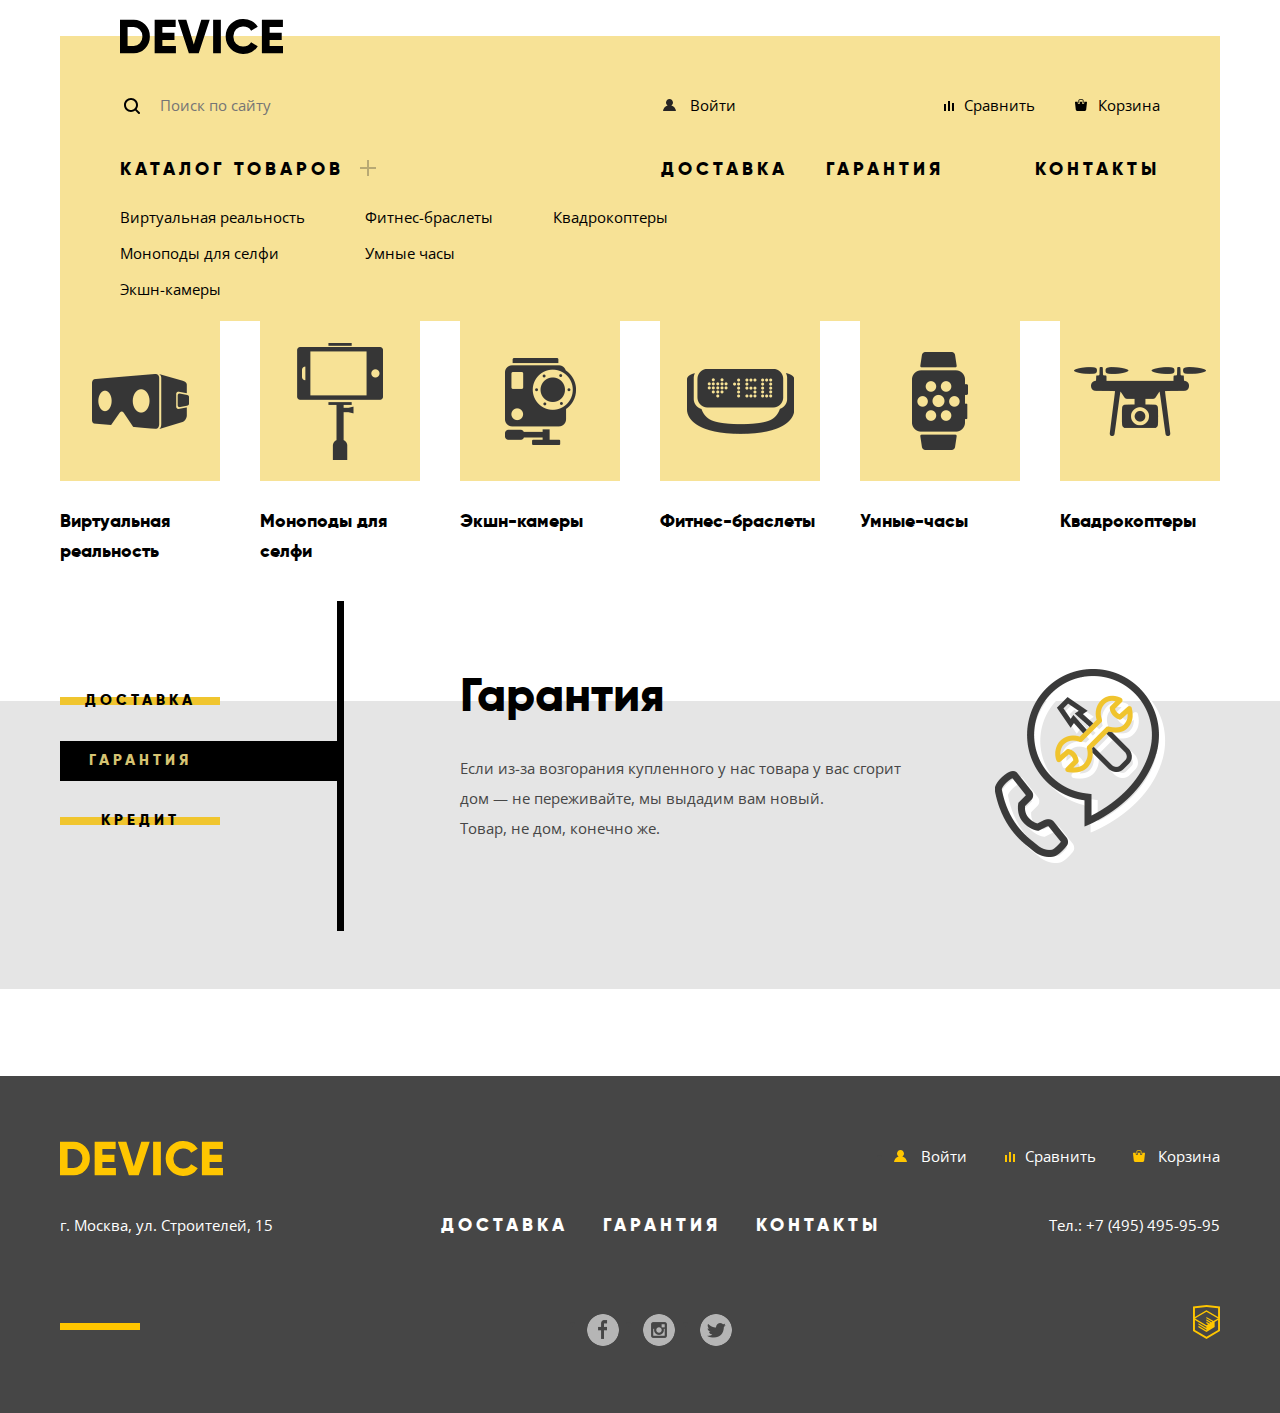
==== index.html @ 3aa3fe13 "Слайдер услуг без js и hover" ====
<!DOCTYPE html>
<html lang="ru">
  <head>
    <meta charset="utf-8">
    <title>HTML Academy: Девайс</title>
    <link href="https://fonts.googleapis.com/css?family=Open+Sans:300,400&amp;subset=cyrillic" rel="stylesheet">

    <link rel="stylesheet" href="css/style.css">
  </head>
  <body class="index-body">
    <div class="wrapper">
      <header class="index-header">
        <a class="logo"><img src="img/logo.svg" alt="Логотип магазина Device" width="163" height="35"></a>
        <div class="container">
          <div class="search-container">
            <label class="visually-hidden" for="search">Поиск по сайту</label>
            <input class="search" id="search" type="text" placeholder="Поиск по сайту"><!--
            --><a href="#" class="search-button">Найти</a>
          </div>
          <div class="container-1">
            <a href="#" class="enter">Войти</a>
            <a href="#" class="compare">Сравнить</a>
            <a href="#" class="cart">Корзина</a>
          </div>
        </div>
        <nav class="main-nav">
          <ul class="nav-list">
            <li class="nav-item"><a class="first-link" href="#">Каталог товаров</a>
              <div class="catalog-container">
                <ul class="catalog-list">
                  <li><a href="#">Виртуальная реальность</a></li>
                  <li><a href="#">Моноподы для селфи</a></li>
                  <li><a href="#">Экшн-камеры</a></li>
                </ul>
                <ul class="catalog-list">
                  <li><a href="#">Фитнес-браслеты</a></li>
                  <li><a href="#">Умные часы</a></li>
                </ul>
                <ul class="catalog-list">
                  <li><a href="#">Квадрокоптеры</a></li>
                </ul>
              </div>
            </li>
            <li class="nav-item"><a href="#">Доставка</a></li>
            <li class="nav-item"><a href="#">Гарантия</a></li>
            <li class="nav-item"><a href="#">Контакты</a></li>
          </ul>
        </nav>
      </header>
    </div>
    <main>
      <div class="wrapper">
        <h1 class="visually-hidden">Интернет-магазин Device</h1>
        <!-- slider -->
        <section class="products">
          <h2 class="visually-hidden">Популярные товары</h2>
          <ul class="catalog">
            <li class="catalog-item"><a href="" class="catalog-link">Виртуальная реальность</a></li>
            <li class="catalog-item"><a href="" class="catalog-link">Моноподы для селфи</a></li>
            <li class="catalog-item"><a href="" class="catalog-link">Экшн-камеры</a></li>
            <li class="catalog-item"><a href="" class="catalog-link">Фитнес-браслеты</a></li>
            <li class="catalog-item"><a href="" class="catalog-link">Умные-часы</a></li>
            <li class="catalog-item"><a href="" class="catalog-link">Квадрокоптеры</a></li>
          </ul>
        </section>
      </div>
      <section class="service">
        <h2 class="visually-hidden">Покупателю</h2>
        <div class="wrapper">
          <ul class="service-slider">
            <li class="service-slider-item">
              <input type="radio" class="toggle-1 visually-hidden" id="delivery" name="service">
              <label for="delivery" class="service-label">Доставка</label>
            </li>
            <li class="service-slider-item">
              <input type="radio" class="toggle-2 visually-hidden" id="warranty" name="service" checked>
              <label for="warranty" class="service-label">Гарантия</label>
            </li>
            <li class="service-slider-item">
              <input type="radio" class="toggle-3 visually-hidden" id="credit" name="service">
              <label for="credit" class="service-label">Кредит</label>
            </li>
          </ul>
          <!-- <div class="service-slide service-slide-1">
            <h3 class="service-title">Доставка</h3>
            <p class="service-text">Мы с удовольствием доставим ваш товар прямо к вашему подъезду совершенно бесплатно! Ведь мы неплохо заработаем, поднимая его на ваш этаж.</p>
          </div> -->
          <div class="service-slide service-slide-2">
            <h3 class="service-title">Гарантия</h3>
            <p class="service-text">Если из-за возгорания купленного у нас товара у вас сгорит дом — не переживайте, мы выдадим вам новый.<br>
            Товар, не дом, конечно же.</p>
          </div>
          <!-- <div class="service-slide service-slide-3">
            <h3 class="service-title">Кредит</h3>
            <p class="service-text">Залезть в долговую яму стало проще! Кредитные консультанты подберут для вас наиболее выгодные  условия кредита. Выгодные для нашего банка, разумеется.</p>
          </div> -->
        </div>
      </section>
    </main>
    <footer class="index-footer">
      <div class="wrapper">
        <div class="top-row">
          <a class="footer-logo"><img src="img/logo-footer.svg" alt="Логотип магазина Device" width="163" height="35"></a>
          <div class="footer-container">
            <ul class="enter-list">
                <li><a href="#" class="enter-footer footer-text">Войти</a></li>
            </ul>        
            <a href="#" class="compare-footer footer-text">Сравнить</a>
            <a href="#" class="cart-footer footer-text">Корзина</a>
          </div>
        </div>

        <div class="center-row">
          <address class="footer-text">г. Москва, ул. Строителей, 15</address>
          <ul class="footer-nav">
            <li><a href="#">Доставка</a></li>
            <li><a href="#">Гарантия</a></li>
            <li><a href="#">Контакты</a></li>
          </ul>
          <span class="tel footer-text">Тел.: +7 (495) 495-95-95</span>
        </div>

        <div class="bottom-row">     
          <span class="line"></span>     
          <ul class="social-list">
            <li><a href="#" class="social-item fb">Мы в Facebook</a></li>
            <li><a href="#" class="social-item inst">Мы в Instagram</a></li>
            <li><a href="#" class="social-item tw">Мы в Twitter</a></li>
          </ul>
          <a href="https://htmlacademy.ru/intensive/htmlcss"><img src="img/logo-html.svg" alt="Логотип HTML Academy" width="27px" height="35px"></a>
        </div>
        
      </div>
    </footer>
  </body>
</html>
---- css/style.css ----
@font-face {
	font-family: 'gilroyextrabold';
	src: url('../fonts/gilroyextrabold-webfont.woff2') format('woff2'),
			 url('../fonts/gilroyextrabold-webfont.woff') format('woff');
	font-weight: normal;
	font-style: normal;

}

@font-face {
	font-family: 'gilroylight';
	src: url('../fonts/gilroylight-webfont.woff2') format('woff2'),
			 url('../fonts/gilroylight-webfont.woff') format('woff');
	font-weight: normal;
	font-style: normal;

}
img {
	max-width: 100%;
	height: auto;
}

a {
	text-decoration: none;
}

.visually-hidden {
  position: absolute;
  width: 1px;
  height: 1px;
  margin: -1px;
  padding: 0;
  border: 0;
  white-space: nowrap;
  clip-path: inset(100%);
  clip: rect(0 0 0 0);
  overflow: hidden;
}

.wrapper {
	width: 1160px;
	margin: 0 auto;
	padding: 0 20px;
}

.index-body {
	width: 100%;
	margin: 0;
	padding: 0;
	font-family: "Open Sans", Arial, sans-serif;
	font-size: 15px;
	line-height: 30px;
	font-weight: 400;
	color: #464646;
	background-color: #ffffff;
}

.sans {
	font-family: "Open Sans", Arial, sans-serif;
}

.gilroy {
	font-family: "gilroyextrabold", Arial, sans-serif;

}

.index-header {
	position: relative;
	min-height: 240px;
	margin-top: 36px;
	padding: 0 60px;
	padding-top: 45px;
	background-color: #f7e296;
}

.logo {
	position: absolute;
	top: -17px;
	left: 60px;
}

.index-header .container {
	display: flex;
	align-items: center;
	margin-bottom: 25px;
}

.container-1 {
	display: flex;
	justify-content: space-between;
	flex-grow: 1;
	flex-wrap: wrap;
	margin-left: 100px;
}

.search {
	box-sizing: border-box;
	position: relative;
	width: 355px;
	padding: 7px 40px;
	font-family: 'Open Sans', Arial, sans-serif;
	font-size: 15px;
	line-height: 30px;
	color: #000000;
	background: url(../img/search.svg) 4px 15px no-repeat, transparent;
	border: none;
	border-bottom: 2px solid transparent;
}

.search-button {
	visibility: hidden;
	display: inline-block;
	padding: 7px 19px;
	color: #000000;
	background: transparent;
	border: 2px solid #000000;
}

.search:focus {
	border-color: #000000;
}

.search:focus + .search-button {
	visibility: visible;
}

.compare {
	position: relative;
	margin-right: 40px;
	margin-left: auto;
	padding: 7px 0 7px 19px;
	padding-left: 20px;
	color: #000000;
}

.compare::before {
	content: "";
	position: absolute;
	top: 18px;
	left: 0;
	width: 10px;
	height: 10px;
	background: url(../img/compare.svg) no-repeat;
}

.enter {
	position: relative;
	padding: 7px 0 7px 19px;
	padding-left: 27px;
	color: #000000;
}

.enter::before {
	content: "";
	position: absolute;
	top: 16px;
	left: 0;
	width: 13px;
	height: 12px;
	background: url(../img/user.svg) no-repeat;
}

.cart {
	position: relative;
	padding: 7px 0 7px 19px;
	padding-left: 23px;
	color: #000000;
}

.cart::before {
	content: "";
	position: absolute;
	top: 16px;
	left: 0;
	width: 12px;
	height: 12px;
	background: url(../img/cart.svg) no-repeat;
}

.nav-list {
	display: flex;
	justify-content: space-between;
	margin: 0;
	padding: 0;
	list-style: none;
}

.nav-item > a {
	margin: 0;
	padding: 0;
	font-family: "gilroyextrabold", Arial, sans-serif;
	font-size: 18px;
	line-height: 24px;
	font-weight: 400;	
	letter-spacing: 4px;
	text-transform: uppercase;
	color: #000000;
}

.nav-list .nav-item:nth-child(2) {
	margin-left: 285px;
	margin-right: 38px;
}

.nav-list .nav-item:nth-child(3) {
	margin-right: auto;
}

.nav-list .first-link {
	position: relative;
	padding-right: 32px;
}

.nav-list .first-link::before {
	content: "";
	position: absolute;
	top: 8px;
	right: 0;
	width: 16px;
	height: 2px;
	background-color: #b8a974;
}

.nav-list .first-link::after {
	content: "";
	position: absolute;
	top: 8px;
	right: 0;
	width: 16px;
	height: 2px;
	background-color: #b8a974;
	transform: rotate(90deg);
}

.nav-list .nav-item {
	position: relative;
}

.catalog-container {
	display: flex;
	flex-wrap: wrap;
	position: absolute;
	top: 45px;
	left: 0;
	width: 1040px;
	z-index: 10;
}

.catalog-list {
	margin: 0;
	margin-right: 60px;
	padding: 0;
	list-style: none;
}

.catalog-list a {
	margin: 0;
	padding: 0;	
	font-size: 15px;
	line-height: 36px;
	font-weight: 400;
	color: #000000;
	text-transform: none;
}

.catalog {
	display: flex;
	flex-wrap: wrap;
	margin: 0;
	padding: 0;
	list-style: none;
}

.catalog .catalog-item {
	position: relative;
	width: 160px;
	padding-top: 185px;
	margin-right: 40px;
	margin-bottom: 35px;
}

.catalog .catalog-item:nth-child(6n) {
	margin-right: 0;
}

.catalog-item .catalog-link {
	margin: 0;
	padding: 0;
	font-family: "gilroyextrabold", Arial, sans-serif;
	font-size: 18px;
	line-height: 24px;
	font-weight: 400;
	color: #000000;
}

.catalog-item:nth-child(1) .catalog-link::before {
	content: "";
	position: absolute;
	top: 0;
	left: 0;
	width: 160px;
	height: 160px;
	background: url(../img/popular-1.png) center center no-repeat, #f7e296;
}

.catalog-item:nth-child(2) .catalog-link::before {
	content: "";
	position: absolute;
	top: 0;
	left: 0;
	width: 160px;
	height: 160px;
	background: url(../img/popular-2.png) center center no-repeat, #f7e296;
}

.catalog-item:nth-child(3) .catalog-link::before {
	content: "";
	position: absolute;
	top: 0;
	left: 0;
	width: 160px;
	height: 160px;
	background: url(../img/popular-3.png) center center no-repeat, #f7e296;
}

.catalog-item:nth-child(4) .catalog-link::before {
	content: "";
	position: absolute;
	top: 0;
	left: 0;
	width: 160px;
	height: 160px;
	background: url(../img/popular-4.png) center center no-repeat, #f7e296;
}

.catalog-item:nth-child(5) .catalog-link::before {
	content: "";
	position: absolute;
	top: 0;
	left: 0;
	width: 160px;
	height: 160px;
	background: url(../img/popular-5.png) center center no-repeat, #f7e296;
}

.catalog-item:nth-child(6) .catalog-link::before {
	content: "";
	position: absolute;
	top: 0;
	left: 0;
	width: 160px;
	height: 160px;
	background: url(../img/poppular-6.png) center center no-repeat, #f7e296;
}
/* 
390

10 */
.service {
	min-height: 400px;
	background: linear-gradient(to bottom, transparent 100px, #e5e5e5 100px, #e5e5e5 388px, transparent 388px);
}

.service .wrapper {
	display: flex;
	justify-content: space-between;
}

.service-slider {
	box-sizing: border-box;
	width: 284px;
	margin: 0;
	padding: 80px 0 70px 0;
	border-right: 7px solid #000000;
	list-style: none;
}

.service-slider .service-slider-item {
	margin: 0;
	margin-bottom: 20px;
	padding: 0;
}

.service-label {
	display: inline-block;
	position: relative;
	min-width: 160px;
	margin: 0;
	padding: 0;
	padding: 8px 117px 8px 0;
	font-family: "gilroyextrabold", Arial, sans-serif;
	font-size: 15px;
	line-height: 24px;
	letter-spacing: 4px;
	text-align: center;
	text-transform: uppercase;
	color: #000000;
	z-index: 1;
}

.service-label::before {
	content: "";
	position: absolute;
	top: 16px;
	left: 0;
	width: 160px;
	height: 8px;
	background-color: #f0c52e;
	z-index: -1;
}

/* .service-label::after {
	content: "";
	position: absolute;
	top: 20px;
	left: 0;
	width: 160px;
	height: 4px;
	background-color: #f0c52e;
	transform: rotate(180deg);
	z-index: -1;
} */

[class^="toggle-"]:checked + .service-label {
	background-color: #000000;
	color: #d6c372;
}

[class^="toggle-"]:checked + .service-label::before {
	background-color: transparent;
}

.service-slide {
	width: 760px;
	margin: 0;
	padding: 0;
	padding-top: 70px;
}

.service-slide .service-title {
	margin: 0;
	margin-bottom: 32px;
	padding: 0;
	font-family: "gilroyextrabold", Arial, sans-serif;
	font-size: 47px;
	line-height: 50px;
	color: #000000;
}

.service-slide .service-text {
	width: 445px;
	margin: 0;
	padding: 0;
	font-size: 15px;
	line-height: 30px;
	color: #464646;
}

.service-slide-1 {
 background: url(../img/delivery.png) 560px center no-repeat;
}

.service-slide-2 {
	background: url(../img/warranty.png) 535px center no-repeat;
}

.service-slide-3 {
	background: url(../img/credit.png) 530px center no-repeat;
}




















.index-footer {
	margin-top: 75px;
	padding: 65px 0;
	background-color: #464646; 
}

.index-footer .wrapper {
	display: flex;
	justify-content: space-between;
	flex-direction: column;
}

.top-row {
	display: flex;
	flex-wrap: wrap;
	justify-content: space-between;
	margin-bottom: 25px;
}

.footer-container {
	display: flex;
	justify-content: space-between;
	width: 326px;
}

.enter-list {
	margin: 0;
	padding: 0;
}

.enter-footer {
	position: relative;
	padding-left: 27px;
}

.compare-footer {
	position: relative;
	padding-left: 20px;
}

.cart-footer {
	position: relative;
	padding-left: 25px;
}

.enter-footer::before {
	content: "";
	position: absolute;
	top: 4px;
	left: 0;
	width: 13px;
	height: 12px;
	background: url(../img/user-footer.svg) no-repeat;
}

.compare-footer::before {
	content: "";
	position: absolute;
	top: 11px;
	left: 0;
	width: 10px;
	height: 10px;
	background: url(../img/compare-footer.svg) no-repeat;
}

.cart-footer::before {
	content: "";
	position: absolute;
	top: 9px;
	left: 0;
	width: 12px;
	height: 12px;
	background: url(../img/cart-footer.svg) no-repeat;
}

.footer-text {
	margin: 0;
	font-size: 15px;
	line-height: 30px;
	font-style: normal;
	color: #ffffff;
}

.center-row {
	display: flex;	
	align-items: center;
	flex-wrap: wrap;
	justify-content: space-between;
	margin-bottom: 65px;
}

.footer-nav {
	display: flex;
	justify-content: space-between;
	width: 440px;
	margin: 0;
	padding: 0;
	letter-spacing: 4px;
	list-style: none;
}

.footer-nav a {
	font-family: "gilroyextrabold", Arial, sans-serif;
	font-size: 18px;
	line-height: 24px;
	text-transform: uppercase;
	color: #ffffff;
}

.bottom-row {
	display: flex;
	justify-content: space-between;
	flex-wrap: wrap;
	align-items: center;
	margin: 0;
	padding: 0;
}

.line {
	width: 80px;
	height: 7px;
	background: #ffc600;
}

.social-list {
	display: flex;
	justify-content: space-between;
	width: 145px;
	margin: 0;
	margin-left: -15px;
	padding: 0;	
}

.social-item {
	display: block;
	width: 32px;
	height: 32px;
	font-size: 0;	
	border-radius: 50%;
}

.fb {
	background: url(../img/Facebook.png) center center no-repeat;
}

.inst {
	background: url(../img/Instagram.png) center center no-repeat;
}

.tw {
	background: url(../img/Twitter.png) center center no-repeat;
}
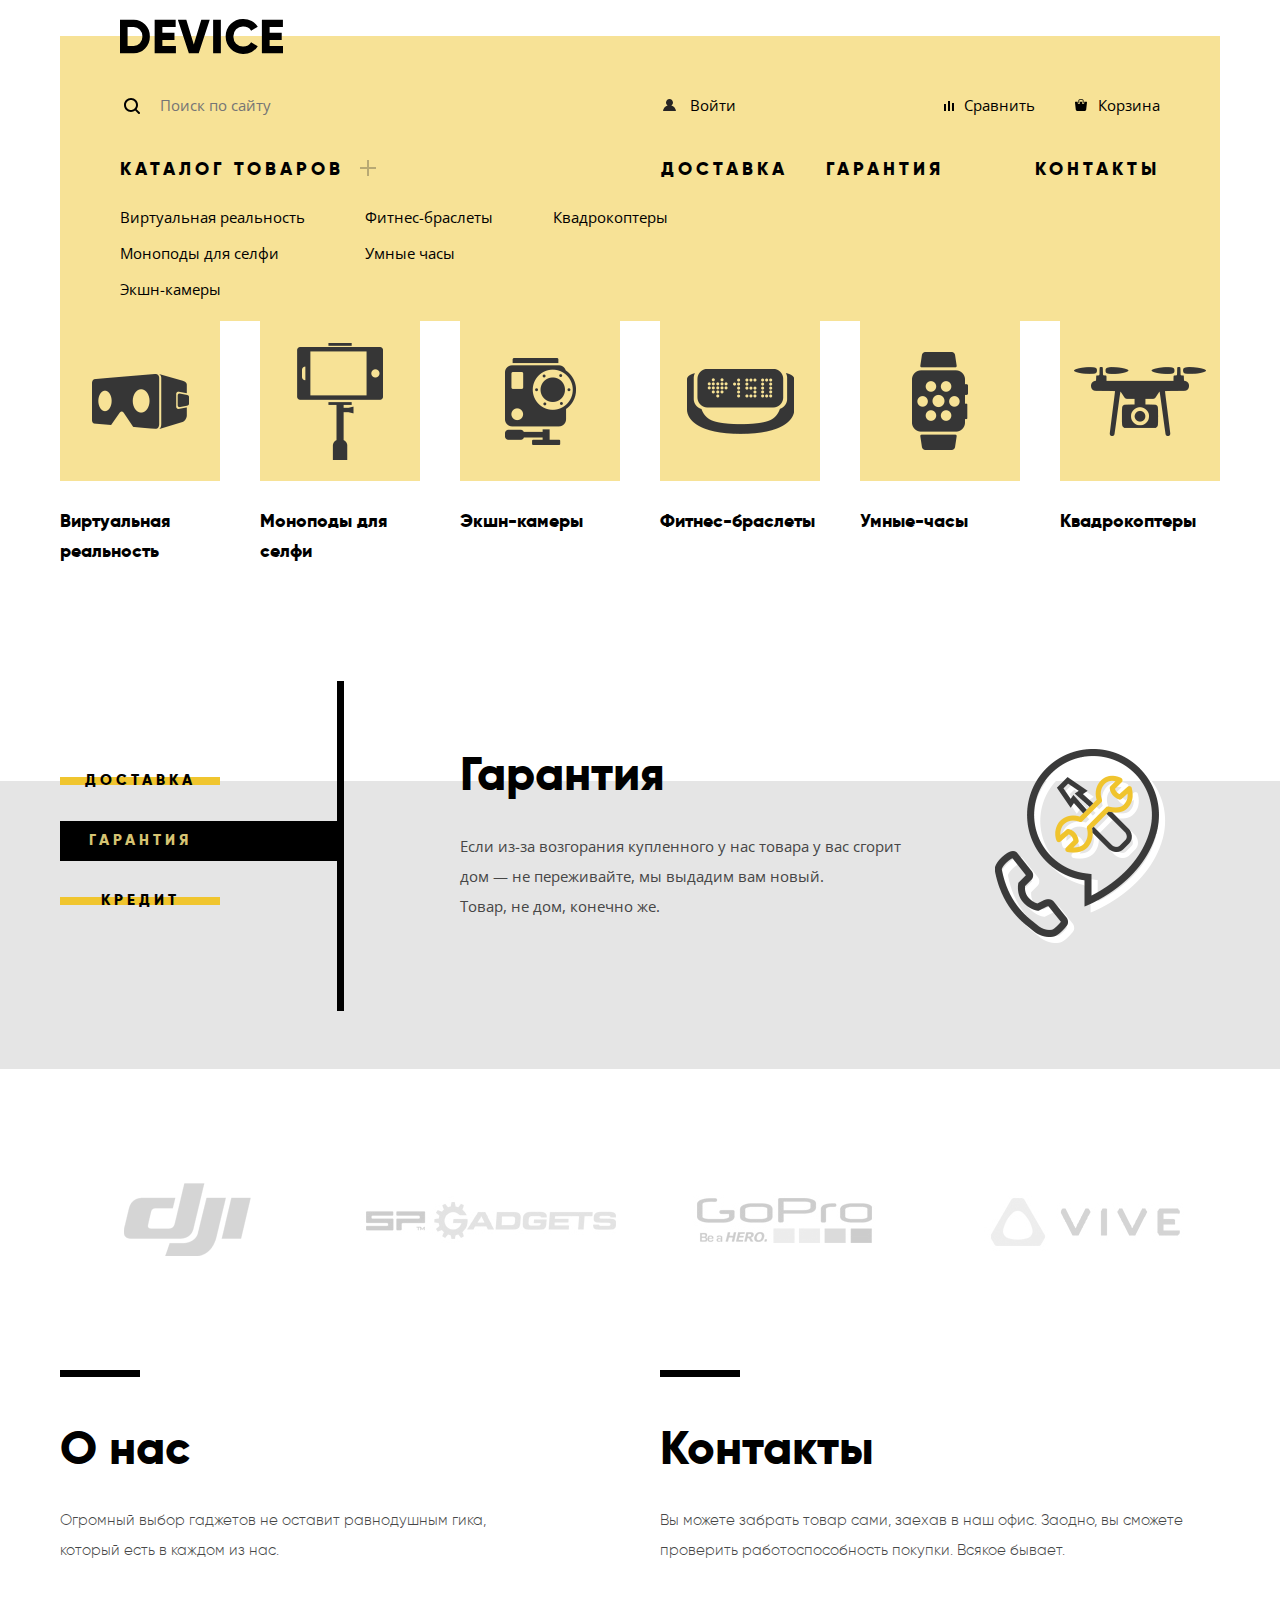
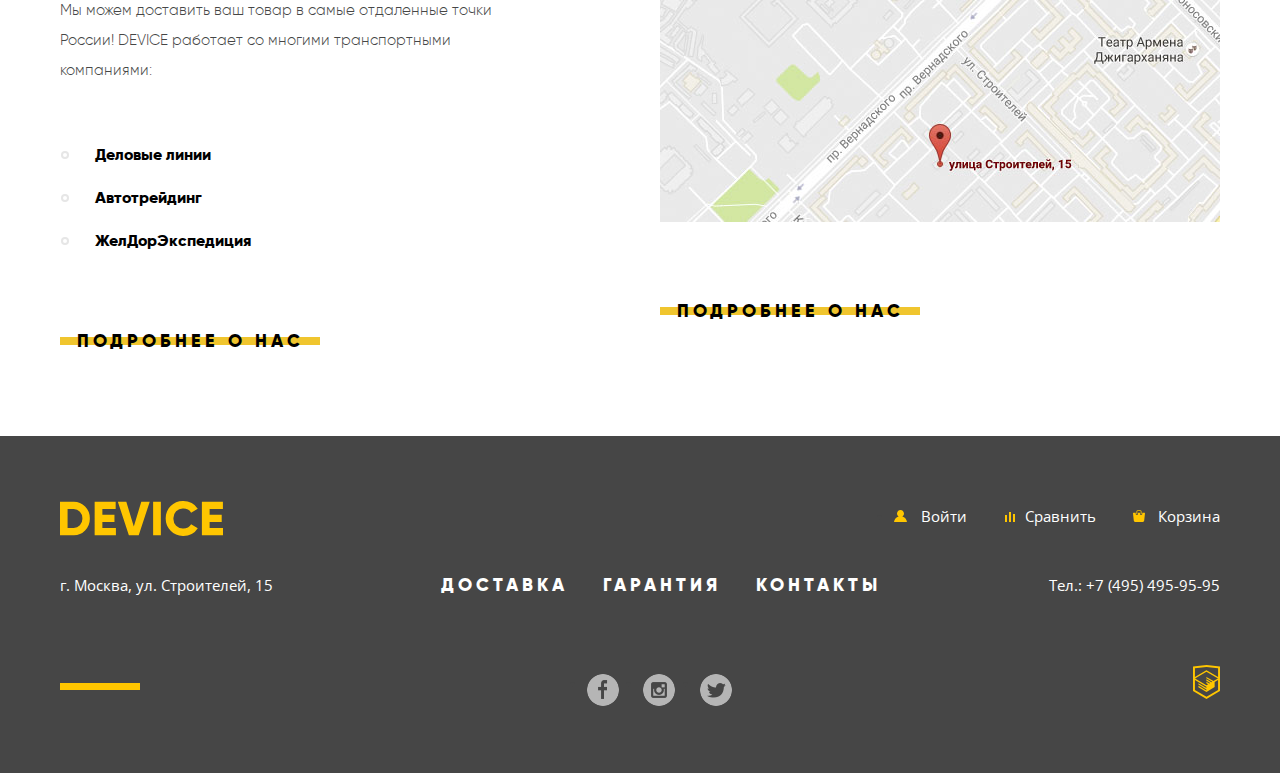
==== commit 9e4a9ee3: "Главная без слайдера" ====
--- a/index.html
+++ b/index.html
@@ -82,20 +82,53 @@
             </li>
           </ul>
           <!-- <div class="service-slide service-slide-1">
-            <h3 class="service-title">Доставка</h3>
+            <h3 class="title">Доставка</h3>
             <p class="service-text">Мы с удовольствием доставим ваш товар прямо к вашему подъезду совершенно бесплатно! Ведь мы неплохо заработаем, поднимая его на ваш этаж.</p>
           </div> -->
           <div class="service-slide service-slide-2">
-            <h3 class="service-title">Гарантия</h3>
+            <h3 class="title">Гарантия</h3>
             <p class="service-text">Если из-за возгорания купленного у нас товара у вас сгорит дом — не переживайте, мы выдадим вам новый.<br>
             Товар, не дом, конечно же.</p>
           </div>
           <!-- <div class="service-slide service-slide-3">
-            <h3 class="service-title">Кредит</h3>
+            <h3 class="title">Кредит</h3>
             <p class="service-text">Залезть в долговую яму стало проще! Кредитные консультанты подберут для вас наиболее выгодные  условия кредита. Выгодные для нашего банка, разумеется.</p>
           </div> -->
         </div>
       </section>
+      <section class="partners">
+        <h2 class="visually-hidden">Наши парнеры</h2>
+        <div class="wrapper">
+          <ul class="partners-list">
+            <li class="partners-list-item"><img src="img/logo-1.png" alt="dji" class="partners-img" width="260" height="100"></li>
+            <li class="partners-list-item"><img src="img/logo-2.png" alt="SP Gadgets" class="partners-img" width="260" height="100"></li>
+            <li class="partners-list-item"><img src="img/logo-3.png" alt="GoPro" class="partners-img" width="260" height="100"></li>
+            <li class="partners-list-item"><img src="img/logo-4.png" alt="Vive" class="partners-img" width="260" height="100"></li>
+          </ul>
+        </div>
+      </section>
+      <div class="wrapper">
+        <div class="info-container">
+          <section class="about">
+            <h2 class="title">О нас</h2>
+            <p class="text">Огромный выбор гаджетов не оставит равнодушным гика, который есть в каждом из нас.</p>
+            <p class="text">Мы можем доставить ваш товар в самые отдаленные точки России! DEVICE работает со многими транспортными компаниями:</p>
+            <h3 class="visually-hidden">Службы доставки</h3>
+            <ul class="delserv-list">
+              <li><span class="bold-text">Деловые линии</span></li>
+              <li><span class="bold-text">Автотрейдинг</span></li>
+              <li><span class="bold-text">ЖелДорЭкспедиция</span></li>
+            </ul>
+            <a href="#" class="stylized-elem">Подробнее о нас</a>
+          </section>
+          <section class="contacts">
+            <h2 class="title">Контакты</h2>
+            <p class="text">Вы можете забрать товар сами, заехав в наш офис. Заодно, вы сможете проверить работоспособность покупки. Всякое бывает.</p>
+            <div class="minimap"></div>
+            <a class="stylized-elem">Подробнее о нас</a>
+          </section>
+        </div>
+      </div>
     </main>
     <footer class="index-footer">
       <div class="wrapper">
--- a/css/style.css
+++ b/css/style.css
@@ -56,15 +56,6 @@
 	background-color: #ffffff;
 }
 
-.sans {
-	font-family: "Open Sans", Arial, sans-serif;
-}
-
-.gilroy {
-	font-family: "gilroyextrabold", Arial, sans-serif;
-
-}
-
 .index-header {
 	position: relative;
 	min-height: 240px;
@@ -102,6 +93,7 @@
 	font-family: 'Open Sans', Arial, sans-serif;
 	font-size: 15px;
 	line-height: 30px;
+	font-weight: 400;
 	color: #000000;
 	background: url(../img/search.svg) 4px 15px no-repeat, transparent;
 	border: none;
@@ -268,6 +260,7 @@
 	display: flex;
 	flex-wrap: wrap;
 	margin: 0;
+	margin-bottom: 80px;
 	padding: 0;
 	list-style: none;
 }
@@ -359,6 +352,7 @@
 10 */
 .service {
 	min-height: 400px;
+	margin-bottom: 90px;
 	background: linear-gradient(to bottom, transparent 100px, #e5e5e5 100px, #e5e5e5 388px, transparent 388px);
 }
 
@@ -392,6 +386,7 @@
 	font-family: "gilroyextrabold", Arial, sans-serif;
 	font-size: 15px;
 	line-height: 24px;
+	font-weight: 400;
 	letter-spacing: 4px;
 	text-align: center;
 	text-transform: uppercase;
@@ -438,13 +433,14 @@
 	padding-top: 70px;
 }
 
-.service-slide .service-title {
+.title {
 	margin: 0;
 	margin-bottom: 32px;
 	padding: 0;
 	font-family: "gilroyextrabold", Arial, sans-serif;
 	font-size: 47px;
-	line-height: 50px;
+	line-height: 48px;
+	font-weight: 400;
 	color: #000000;
 }
 
@@ -468,6 +464,167 @@
 .service-slide-3 {
 	background: url(../img/credit.png) 530px center no-repeat;
 }
+
+.partners-list {
+	display: flex;
+	justify-content: space-between;
+	margin: 0;
+	margin-bottom: 90px;
+	padding: 0;
+	list-style: none;
+}
+
+.partners-img {
+	filter: grayscale(100%);
+}
+
+.info-container {
+	display: flex;
+	justify-content: space-between;
+}
+
+.about {
+	position: relative;
+	width: 480px;
+	padding-top: 55px;
+}
+
+.about::before {
+	content: "";
+	position: absolute;
+	top: 0;
+	left: 0;
+	width: 80px;
+	height: 7px;
+	background-color: #000000;
+}
+
+.text {
+	margin: 0;
+	margin-bottom: 30px;
+	padding: 0;
+	font-family: "gilroylight", Arial, sans-serif;
+	font-size: 15px;
+	line-height: 30px;
+	color: #464646;
+}
+
+.delserv-list {
+	margin: 50px 0 60px 0;
+	padding: 0;
+	list-style: none;
+}
+
+.delserv-list li {
+	position: relative;
+	margin: 0;
+	margin-bottom: 3px;
+	padding: 0;
+	padding-left: 35px;
+}
+
+.delserv-list li::before {
+	content: "";
+	position: absolute;
+	top: 16px;
+	left: 1px;
+	width: 8px;
+	height: 8px;
+	background-color: #e6e6e6;
+	border-radius: 50%;
+}
+
+.delserv-list li::after {
+	content: "";
+	position: absolute;
+	top: 18px;
+	left: 3px;
+	width: 4px;
+	height: 4px;
+	background-color: #ffffff;
+	border-radius: 50%;
+}
+
+.delserv-list .bold-text {
+	font-family: "gilroyextrabold", Arial, sans-serif;
+	font-size: 16px;
+	line-height: 40px;
+	font-weight: 400;
+	color: #000000;
+}
+
+.stylized-elem {
+	display: inline-block;
+	position: relative;
+	min-width: 260px;
+	margin: 0;
+	padding: 0;
+	padding: 8px 0;
+	font-family: "gilroyextrabold", Arial, sans-serif;
+	font-size: 18px;
+	line-height: 24px;
+	font-weight: 400;
+	letter-spacing: 4px;
+	text-align: center;
+	text-transform: uppercase;
+	color: #000000;
+	z-index: 1;
+}
+
+.stylized-elem::before {
+	content: "";
+	position: absolute;
+	top: 16px;
+	left: 0;
+	width: 260px;
+	height: 8px;
+	background-color: #f0c52e;
+	z-index: -1;
+}
+
+.contacts {
+	position: relative;
+	width: 560px;
+	padding-top: 55px;
+}
+
+.contacts::before {
+	content: "";
+	position: absolute;
+	top: 0;
+	left: 0;
+	width: 80px;
+	height: 7px;
+	background-color: #000000;
+}
+
+.contacts .text:last-of-type{
+	margin-bottom: 35px;
+}
+
+.minimap {
+	width: 560px;
+	height: 222px;
+	margin-bottom: 69px;
+	background: url(../img/map.jpg) no-repeat;
+}
+
+
+
+
+
+
+
+
+
+
+
+
+
+
+
+
+
 
 
 
@@ -593,6 +750,7 @@
 	font-family: "gilroyextrabold", Arial, sans-serif;
 	font-size: 18px;
 	line-height: 24px;
+	font-weight: 400;
 	text-transform: uppercase;
 	color: #ffffff;
 }
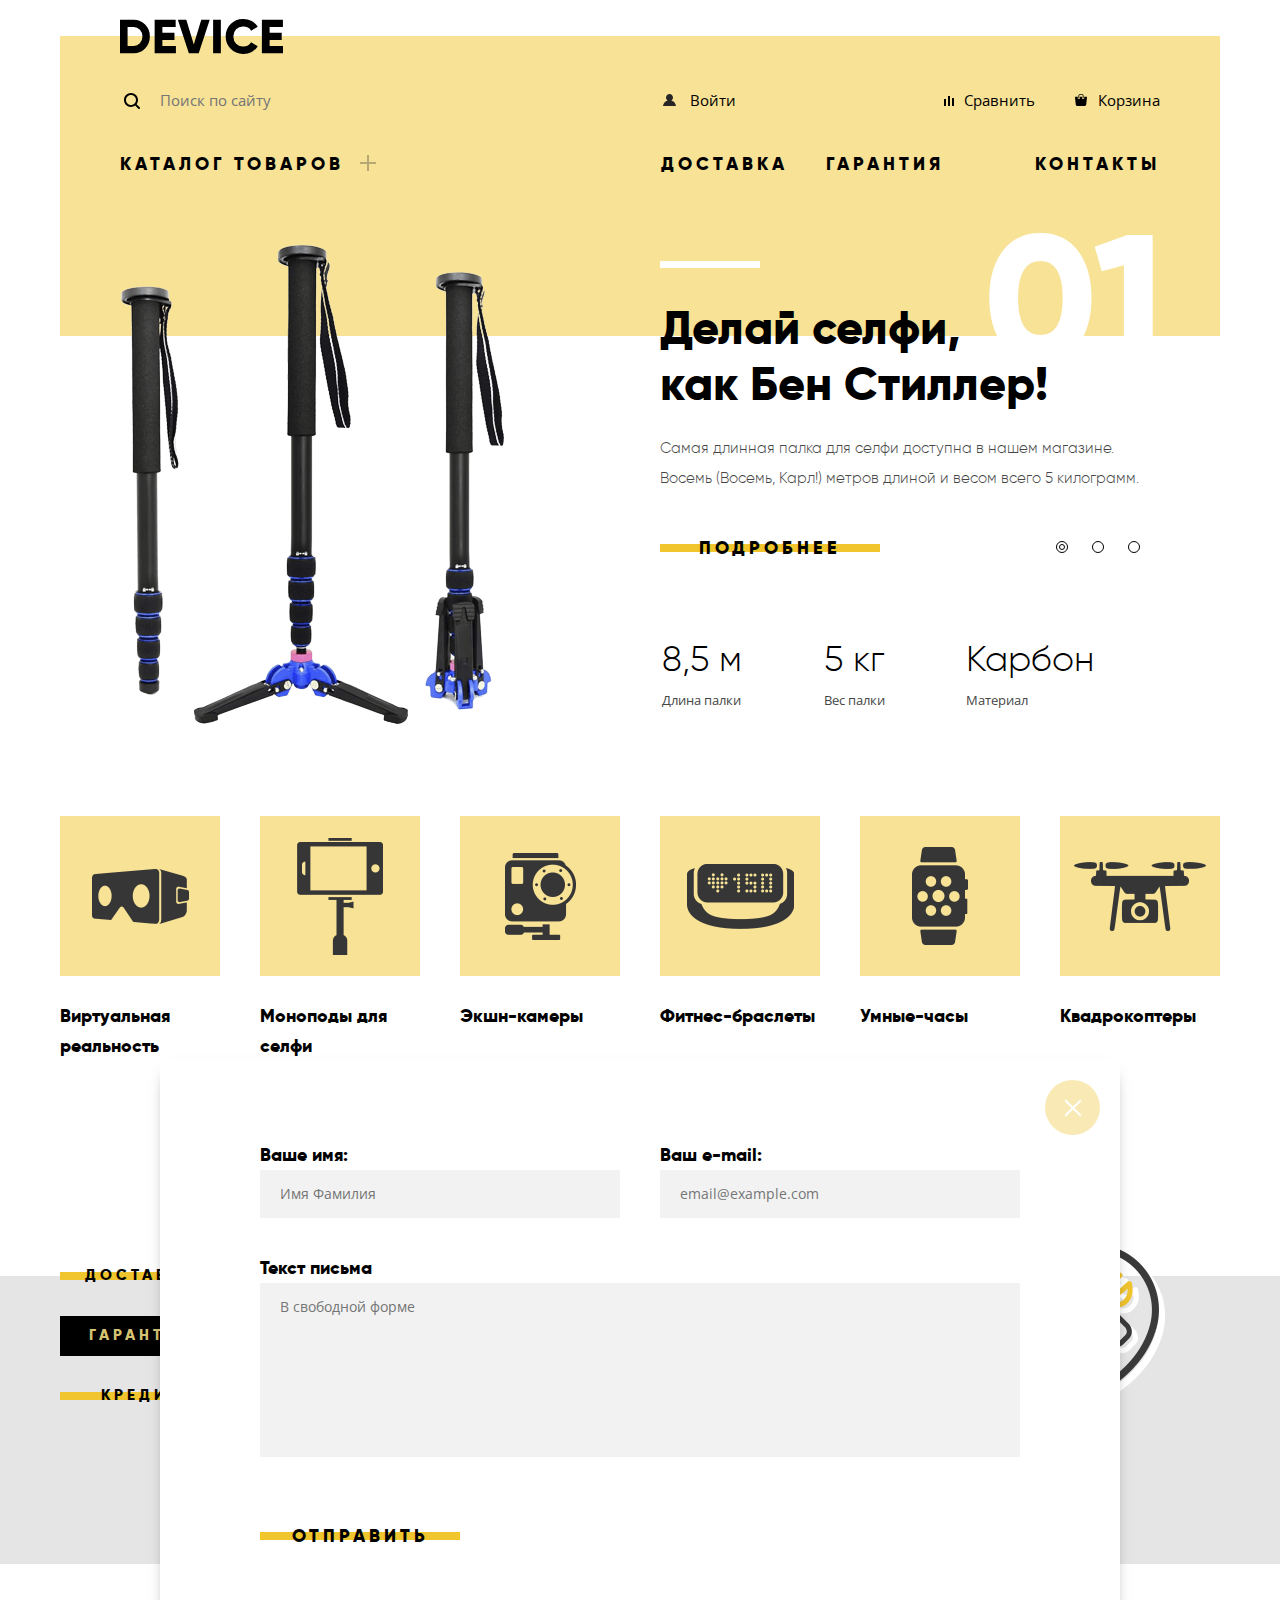
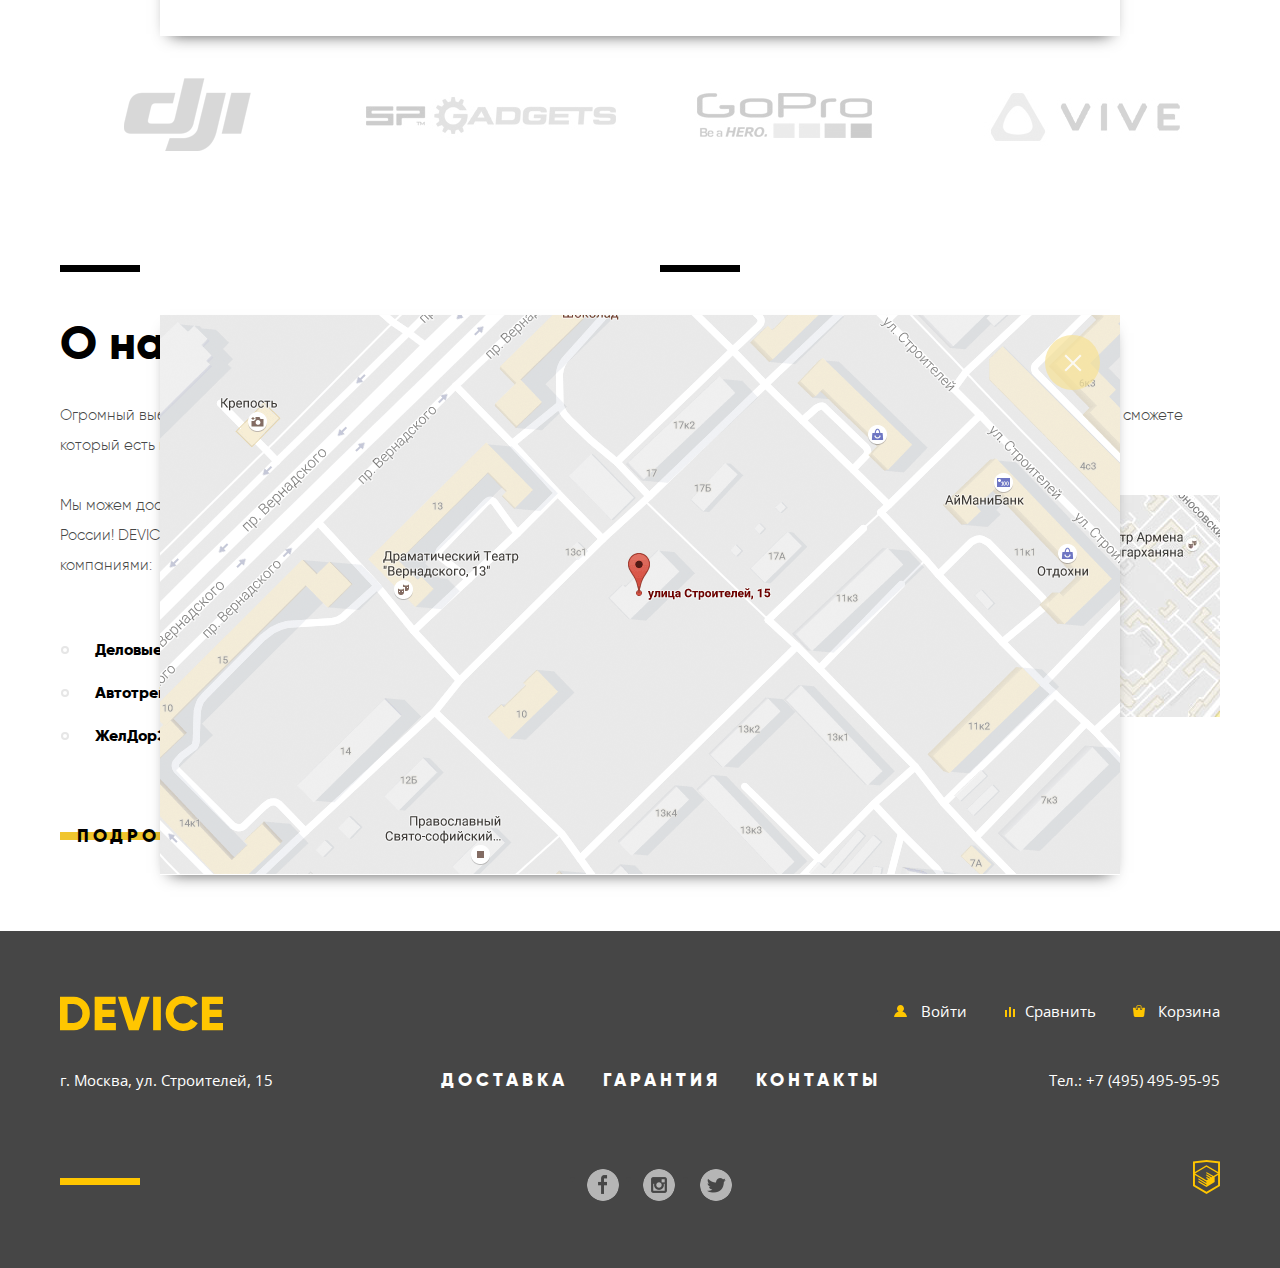
==== commit 095bde69: "Готовые модалки на index.html" ====
--- a/index.html
+++ b/index.html
@@ -25,7 +25,7 @@
         </div>
         <nav class="main-nav">
           <ul class="nav-list">
-            <li class="nav-item"><a class="first-link" href="#">Каталог товаров</a>
+            <li class="nav-item"><a class="first-link">Каталог товаров</a>
               <div class="catalog-container">
                 <ul class="catalog-list">
                   <li><a href="#">Виртуальная реальность</a></li>
@@ -48,12 +48,89 @@
         </nav>
       </header>
     </div>
-    <main>
-      <div class="wrapper">
-        <h1 class="visually-hidden">Интернет-магазин Device</h1>
-        <!-- slider -->
+    <main class="index-main">
+      <div class="wrapper slider-wrapper">        
+        <h1 class="visually-hidden">Интернет-магазин Device</h1>        
+          <section class="slider"> 
+            <h2 class="visually-hidden">Популярные товары</h2>
+            <input type="radio" class="visually-hidden" id="slide-1" name="popular" checked>
+            <input type="radio" class="visually-hidden" id="slide-2" name="popular">
+            <input type="radio" class="visually-hidden" id="slide-3" name="popular">
+            <div class="slider-controls">
+              <label for="slide-1" class="slider-indicator">Первый слайд</label>
+              <label for="slide-2" class="slider-indicator">Второй слайд</label>
+              <label for="slide-3" class="slider-indicator">Третий слайд</label>
+            </div>
+            <ul class="slider-list">
+              <li class="slider-item">
+                <img class="slider-img" src="img/slider-1.png" alt="Палка для селфи" width="384" height="486">
+                <div class="slider-content">
+                  <span class="slide-number">01</span>
+                  <p class="lead-text">Делай селфи,<br>как Бен Стиллер! </p>
+                  <p class="slider-text">Самая длинная палка для селфи доступна в нашем магазине. Восемь (Восемь, Карл!) метров длиной и весом всего 5 килограмм.</p>
+                  <a href="#" class="stylized-elem">Подробнее</a>
+                  <table class="slider-tabl">
+                    <tbody>
+                      <tr class="slider-tabl-row">
+                        <td>8,5 м</td>
+                        <td>5 кг</td>
+                        <td>Карбон</td>
+                      </tr>
+                      <tr class="slider-tabl-row">
+                        <td>Длина палки</td>
+                        <td>Вес палки</td>
+                        <td>Материал</td>
+                      </tr>
+                    </tbody>
+                  </table>
+                </div>
+              </li>
+              <li class="slider-item">
+                <img class="slider-img" src="img/slider-2.png" alt="Фитнес-браслет" width="345" height="485">
+                <div class="slider-content">
+                  <span class="slide-number">02</span>
+                  <p class="lead-text">Худеем<br>правильно! </p>
+                  <p class="slider-text">Мотивирующие фитнес-браслеты помогут найти в себе силы не пропускать занятия и соблюдать диету.</p>
+                  <a href="#" class="stylized-elem">Подробнее</a>
+                  <table class="slider-tabl">
+                    <tbody>
+                      <tr class="slider-tabl-row">
+                        <td>48 часов</td>
+                      </tr>
+                      <tr class="slider-tabl-row">
+                        <td>Без подзарядки</td>
+                      </tr>
+                    </tbody>
+                  </table>
+                </div>
+              </li>
+              <li class="slider-item">
+                <img class="slider-img" src="img/slider-3.png" alt="Фитнес-браслет" width="526" height="334">
+                <div class="slider-content">   
+                  <span class="slide-number">03</span>               
+                  <p class="lead-text">Порхает как бабочка, жалит как пчела!</p>
+                  <p class="slider-text">Этот обычный, на первый взгляд, квадрокоптер оснащен мощным лазером, замаскированным под стандартную камеру.</p>
+                  
+                  <a href="#" class="stylized-elem">Подробнее</a>
+                  <table class="slider-tabl">
+                    <tbody>
+                      <tr class="slider-tabl-row">
+                        <td>800 м</td>
+                        <td>50 м</td>
+                      </tr>
+                      <tr class="slider-tabl-row">
+                        <td>Дальность полета</td>
+                        <td>Радиус поражения</td>
+                      </tr>
+                    </tbody>
+                  </table>
+              </li>
+            </ul>
+          </section>
+        </div>
+        <div class="wrapper">
         <section class="products">
-          <h2 class="visually-hidden">Популярные товары</h2>
+          <h2 class="visually-hidden">Каталог товаров</h2>
           <ul class="catalog">
             <li class="catalog-item"><a href="" class="catalog-link">Виртуальная реальность</a></li>
             <li class="catalog-item"><a href="" class="catalog-link">Моноподы для селфи</a></li>
@@ -100,10 +177,10 @@
         <h2 class="visually-hidden">Наши парнеры</h2>
         <div class="wrapper">
           <ul class="partners-list">
-            <li class="partners-list-item"><img src="img/logo-1.png" alt="dji" class="partners-img" width="260" height="100"></li>
-            <li class="partners-list-item"><img src="img/logo-2.png" alt="SP Gadgets" class="partners-img" width="260" height="100"></li>
-            <li class="partners-list-item"><img src="img/logo-3.png" alt="GoPro" class="partners-img" width="260" height="100"></li>
-            <li class="partners-list-item"><img src="img/logo-4.png" alt="Vive" class="partners-img" width="260" height="100"></li>
+            <li class="partners-list-item"><img src="img/logo-1-grey.png" alt="dji" class="partners-img" width="260" height="100"></li>
+            <li class="partners-list-item"><img src="img/logo-2-grey.png" alt="SP Gadgets" class="partners-img" width="260" height="100"></li>
+            <li class="partners-list-item"><img src="img/logo-3-grey.png" alt="GoPro" class="partners-img" width="260" height="100"></li>
+            <li class="partners-list-item"><img src="img/logo-4-grey.png" alt="Vive" class="partners-img" width="260" height="100"></li>
           </ul>
         </div>
       </section>
@@ -127,6 +204,9 @@
             <div class="minimap"></div>
             <a class="stylized-elem">Подробнее о нас</a>
           </section>
+          <section class="modal modal-map">
+            <button type="button"class="close-modal">"Закрыть"</button>
+          </section>
         </div>
       </div>
     </main>
@@ -165,5 +245,26 @@
         
       </div>
     </footer>
+    <section class="modal modal-writeus">
+      <h2 class="visually-hidden">Напишите нам</h2>
+      <form class="form-writeus" action="" method="POST">
+        <div class="form-container">
+          <div class="form-column">
+            <label class="form-label" for="name-input">Ваше имя:</label>
+            <input class="form-input" id="name-input" type="text" name="name" placeholder="Имя Фамилия">
+          </div>
+          <div class="form-column">
+            <label class="form-label" for="mail-input">Ваш e-mail:</label>
+            <input class="form-input" id="mail-input" type="text" name="e-mail" placeholder="email@example.com">
+          </div>
+        </div>
+        <!-- <div class="form-container"> -->
+          <label class="form-label" for="letter-input">Текст письма</label>
+          <textarea class="form-letter" id="letter-input" name="text" rows="8" placeholder="В свободной форме"></textarea>
+        <!-- </div> -->
+        <button class="stylized-elem" type="submit">Отправить</button>
+      </form>
+      <button type="button" class="close-modal">"Закрыть"</button>
+    </section>
   </body>
 </html>
--- a/css/style.css
+++ b/css/style.css
@@ -58,11 +58,12 @@
 
 .index-header {
 	position: relative;
-	min-height: 240px;
+	min-height: 260px;
 	margin-top: 36px;
 	padding: 0 60px;
-	padding-top: 45px;
+	padding-top: 40px;
 	background-color: #f7e296;
+	/* z-index: -1; */
 }
 
 .logo {
@@ -202,6 +203,7 @@
 .nav-list .first-link {
 	position: relative;
 	padding-right: 32px;
+	cursor: pointer;
 }
 
 .nav-list .first-link::before {
@@ -230,7 +232,8 @@
 }
 
 .catalog-container {
-	display: flex;
+	display: none;
+	/* display: flex; */
 	flex-wrap: wrap;
 	position: absolute;
 	top: 45px;
@@ -255,6 +258,182 @@
 	color: #000000;
 	text-transform: none;
 }
+
+.wrapper.slider-wrapper {	
+	position: relative;
+	padding-top: 480px;
+}
+
+.slider {
+	position: absolute;
+	top: -95px;
+	left: 20px;
+	width: 1160px;
+	min-height: 490px;
+}
+
+.slider-list {
+	margin: 0;
+	padding: 0;
+}
+
+
+
+.slider-item {
+	display: none;
+	justify-content: space-between;
+	align-items: flex-start;
+	padding: 0 60px;
+}
+
+.slider-item:last-child .slider-img	{
+	padding-top: 45px;
+}
+
+.slider-content	{
+	position: relative;
+	width: 500px;
+	/* margin-left: auto; */
+}
+
+.slider-content::before {
+	content: "";
+	position: absolute;
+	top: 20px;
+	left: 0;
+	width: 100px;
+	height: 7px;
+	background-color: #ffffff;
+}
+
+.slide-number {
+	position: absolute;
+	top: -30px;
+	right: -5px;
+	margin: 0;
+	padding: 0;
+	font-family: "gilroyextrabold", Arial, sans-serif;
+	font-size: 179px;
+	line-height: 179px;
+	font-weight: 400;
+	color: #ffffff;
+}
+
+.slider-controls {
+	position: absolute;
+	bottom: 165px;
+	right: 80px;
+	z-index: 1;
+}
+
+.slider-indicator {
+	box-sizing: border-box;
+	display: inline-block;
+	position: relative;
+	width: 12px;
+	height: 12px;
+	font-size: 0;
+	background: #ffffff;
+	border: 1px solid #000000;
+	border-radius: 50%;
+	cursor: pointer;
+}
+
+#slide-1:checked ~ .slider-controls .slider-indicator:nth-child(1)::before,
+#slide-2:checked ~ .slider-controls .slider-indicator:nth-child(2)::before,
+#slide-3:checked ~ .slider-controls .slider-indicator:nth-child(3)::before {
+	content: "";
+	position: absolute;
+	top: 2px;
+	left: 2px;
+	width: 4px;
+	height: 4px;
+	background: transparent;
+	border: 1px solid #000000;
+	border-radius: 50%;
+}
+
+#slide-1:checked ~ .slider-list .slider-item:nth-child(1),
+#slide-2:checked ~ .slider-list .slider-item:nth-child(2),
+#slide-3:checked ~ .slider-list .slider-item:nth-child(3) {
+	display: flex;
+}
+
+.slider-indicator:not(:last-child) {
+	margin-right: 20px;
+}
+
+.lead-text {
+	position: relative;
+	margin: 0;
+	margin-top: 60px;
+	margin-bottom: 20px;
+	padding: 0;
+	font-family: "gilroyextrabold", Arial, sans-serif;
+	font-size: 47px;
+	line-height: 56px;
+	font-weight: 400;
+	color: #000000;
+}
+
+.slider-text {
+	width: 480px;
+	margin: 0;
+	margin-bottom: 35px;
+	padding: 0;
+	font-family: "gilroylight", Arial, sans-serif;
+}
+
+.slider-tabl-row:first-child {
+	font-family: "gilroylight", Arial, sans-serif;
+	font-size: 36px;
+	line-height: 48px;
+	font-weight: 400;
+	color: #000000;
+}
+
+.slider-tabl {
+	margin-top: 65px;
+}
+
+.slider-tabl td {
+	margin: 0;
+	padding: 0;
+	padding-bottom: 5px;
+}
+
+.slider-tabl-row:last-child {
+	font-size: 13px;
+	line-height: 20px;
+	font-weight: 400;
+}
+
+.slider-tabl-row td:first-child,
+.slider-tabl-row td:last-child {
+	width: 160px;
+}
+
+.slider-tabl-row td:nth-child(2) {
+	width: 140px;
+}
+
+
+
+
+
+
+
+
+
+
+
+
+
+
+
+
+
+
 
 .catalog {
 	display: flex;
@@ -474,11 +653,33 @@
 	list-style: none;
 }
 
-.partners-img {
-	filter: grayscale(100%);
+.partners-list .partners-list-item:nth-child(1):hover,
+.partners-list .partners-list-item:nth-child(1):focus {
+	background: url(../img/logo-1.png) 0 0  no-repeat;
+}
+
+.partners-list .partners-list-item:nth-child(2):hover,
+.partners-list .partners-list-item:nth-child(2):focus {
+	background: url(../img/logo-2.png) 0 0 no-repeat;
+}
+
+.partners-list .partners-list-item:nth-child(3):hover,
+.partners-list .partners-list-item:nth-child(3):focus {
+	background: url(../img/logo-3.png) 0 0 no-repeat;
+}
+
+.partners-list .partners-list-item:nth-child(4):hover,
+.partners-list .partners-list-item:nth-child(4):focus {
+	background: url(../img/logo-4.png) 0 0 no-repeat;
+}
+
+.partners-list-item .partners-img:hover,
+.partners-list-item .partners-img:focus  {
+	opacity: 0;
 }
 
 .info-container {
+	position: relative;
 	display: flex;
 	justify-content: space-between;
 }
@@ -568,6 +769,7 @@
 	text-align: center;
 	text-transform: uppercase;
 	color: #000000;
+	border: none;
 	z-index: 1;
 }
 
@@ -576,10 +778,24 @@
 	position: absolute;
 	top: 16px;
 	left: 0;
-	width: 260px;
+	min-width: 260px;
 	height: 8px;
 	background-color: #f0c52e;
 	z-index: -1;
+}
+
+.slider-item .stylized-elem,
+.slider-item .stylized-elem::before {
+	min-width: 220px;
+}
+
+.form-writeus .stylized-elem,
+.form-writeus .stylized-elem::before {
+	min-width: 200px;
+}
+
+.form-writeus .stylized-elem {
+	background: transparent;
 }
 
 .contacts {
@@ -609,8 +825,124 @@
 	background: url(../img/map.jpg) no-repeat;
 }
 
-
-
+.modal {
+	box-sizing: border-box;
+	position: absolute;
+	box-shadow: 0 8px 16px -10px rgba(0, 0, 0, 0.8);
+	z-index: 10;
+}
+
+.modal-writeus {
+	top: 1060px;
+	left: 50%;
+	width: 960px;
+	margin: 0;
+	margin-left: -480px;
+	padding: 80px 100px;
+	background: #ffffff;
+}
+
+.close-modal {
+	position: absolute;
+	top: 20px;
+	right: 20px;
+	width: 55px;
+	height: 55px;
+	margin: 0;
+	padding: 0;
+	font-size: 0;
+	background-color: #f7e296;
+	border: none;
+	border-radius: 50%;
+	opacity: 0.7;
+}
+
+.close-modal::before {
+	content: "";
+	position: absolute;
+	top: 27px;
+	left: 17px;
+	width: 22px;
+	height: 2px;
+	background-color: #ffffff;
+	transform: rotate(45deg);
+}
+
+.close-modal::after {
+	content: "";
+	position: absolute;
+	top: 27px;
+	left: 17px;
+	width: 22px;
+	height: 2px;
+	background-color: #ffffff;
+	transform: rotate(-45deg);
+}
+
+.form-container {
+	display: flex;
+	justify-content: space-between;
+}
+
+.form-column {
+	width: 360px;
+}
+
+.form-label {
+	margin: 0;
+	margin-bottom: 8px;
+	padding: 0;
+	font-family: "gilroyextrabold", Arial, sans-serif;
+	font-size: 18px;
+	line-height: 24px;
+	font-weight: 400;
+	color: #000000;
+}
+
+.form-input {
+	box-sizing: border-box;
+	width: 360px;
+	margin: 0;
+	margin-bottom: 35px;
+	padding: 15px 20px;
+	font-family: inherit;
+	font-size: 14px;
+	line-height: 18px;
+	font-weight: 400;
+	color: #464646;
+	background-color: #f2f2f2;
+	border: none;
+}
+
+.form-letter {
+	box-sizing: border-box;
+	width: 100%;
+	min-height: 155px;
+	margin: 0;
+	margin-bottom: 50px;
+	padding: 15px 20px;
+	font-family: inherit;
+	font-size: 14px;
+	line-height: 18px;
+	font-weight: 400;
+	color: #464646;
+	background-color: #f2f2f2;
+	border: none;
+	resize: none;
+	overflow: auto;
+}
+
+.modal-map {
+	position: absolute;
+	top: 50px;
+	left: 50%;
+	margin: 0;
+	margin-left: -480px;
+	padding: 0;
+	width: 960px;
+	min-height: 560px;
+	background: url(../img/map-big.png) no-repeat;
+}
 
 
 
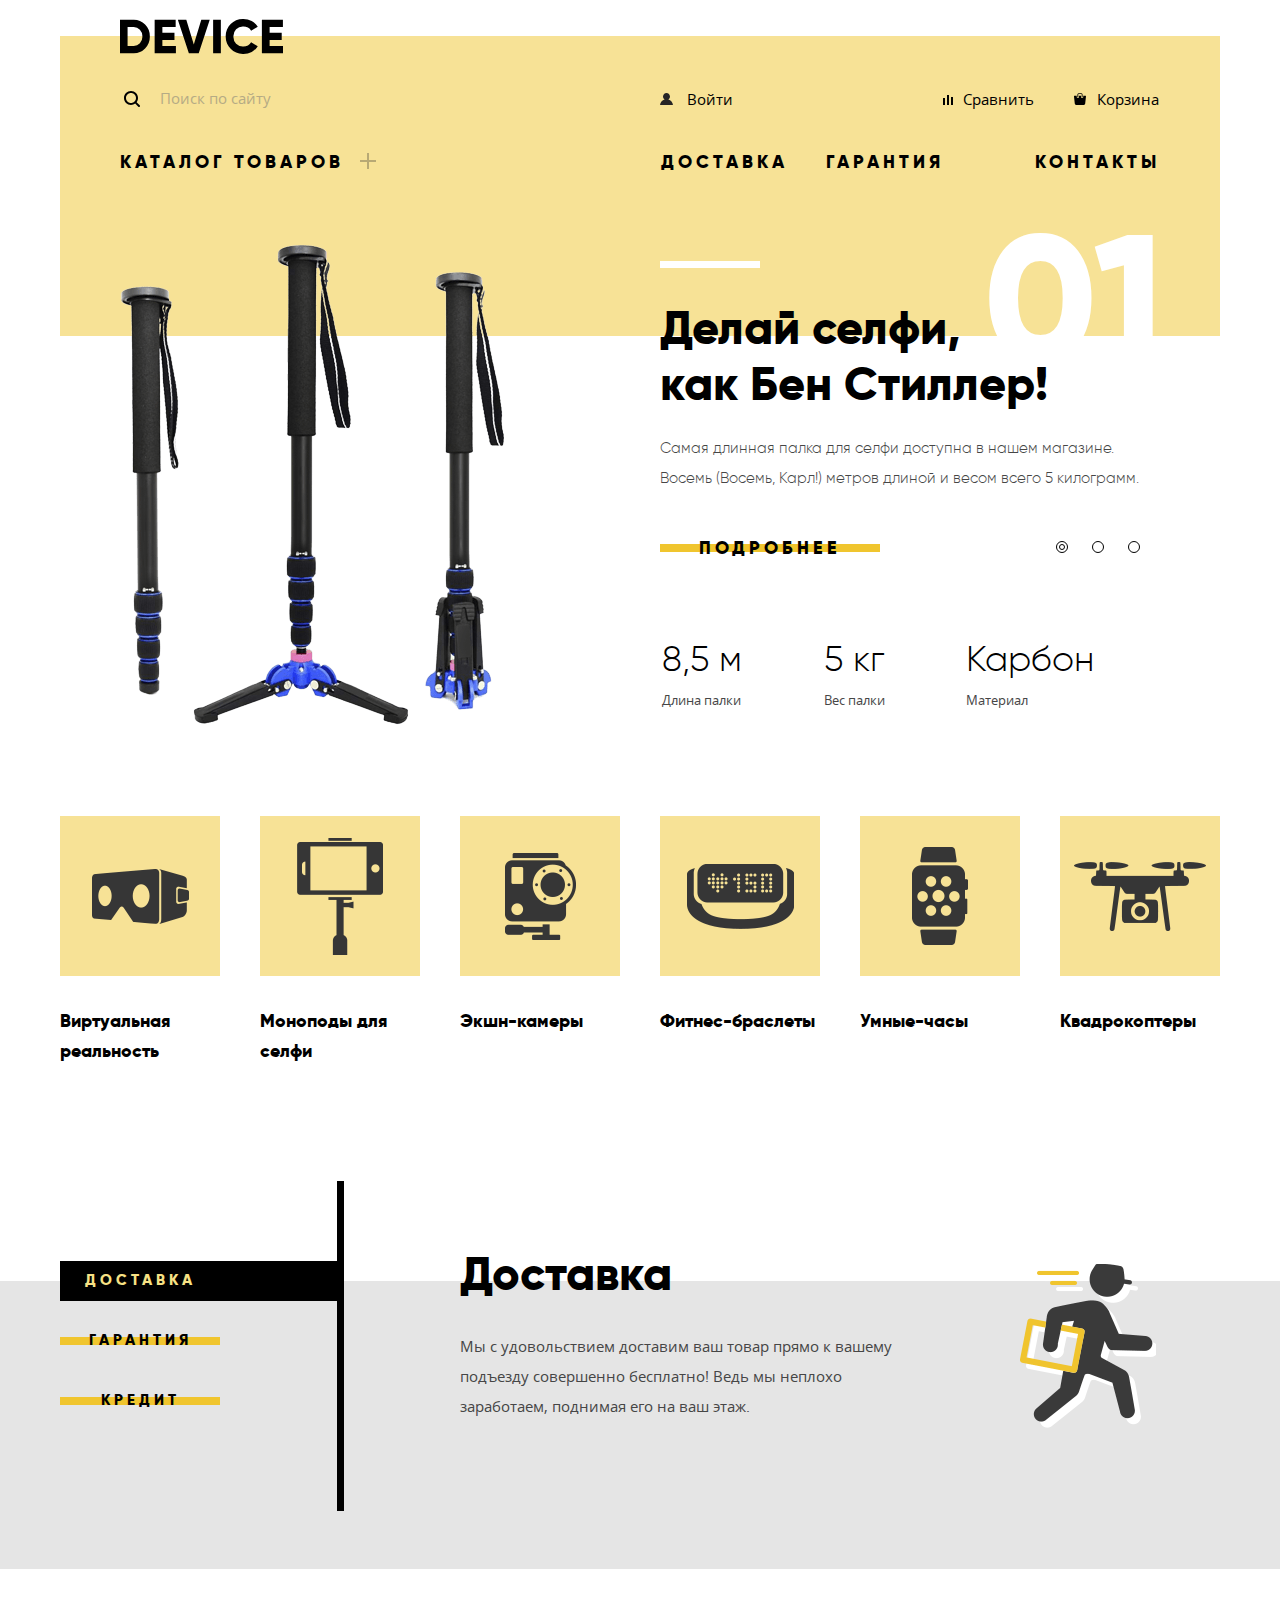
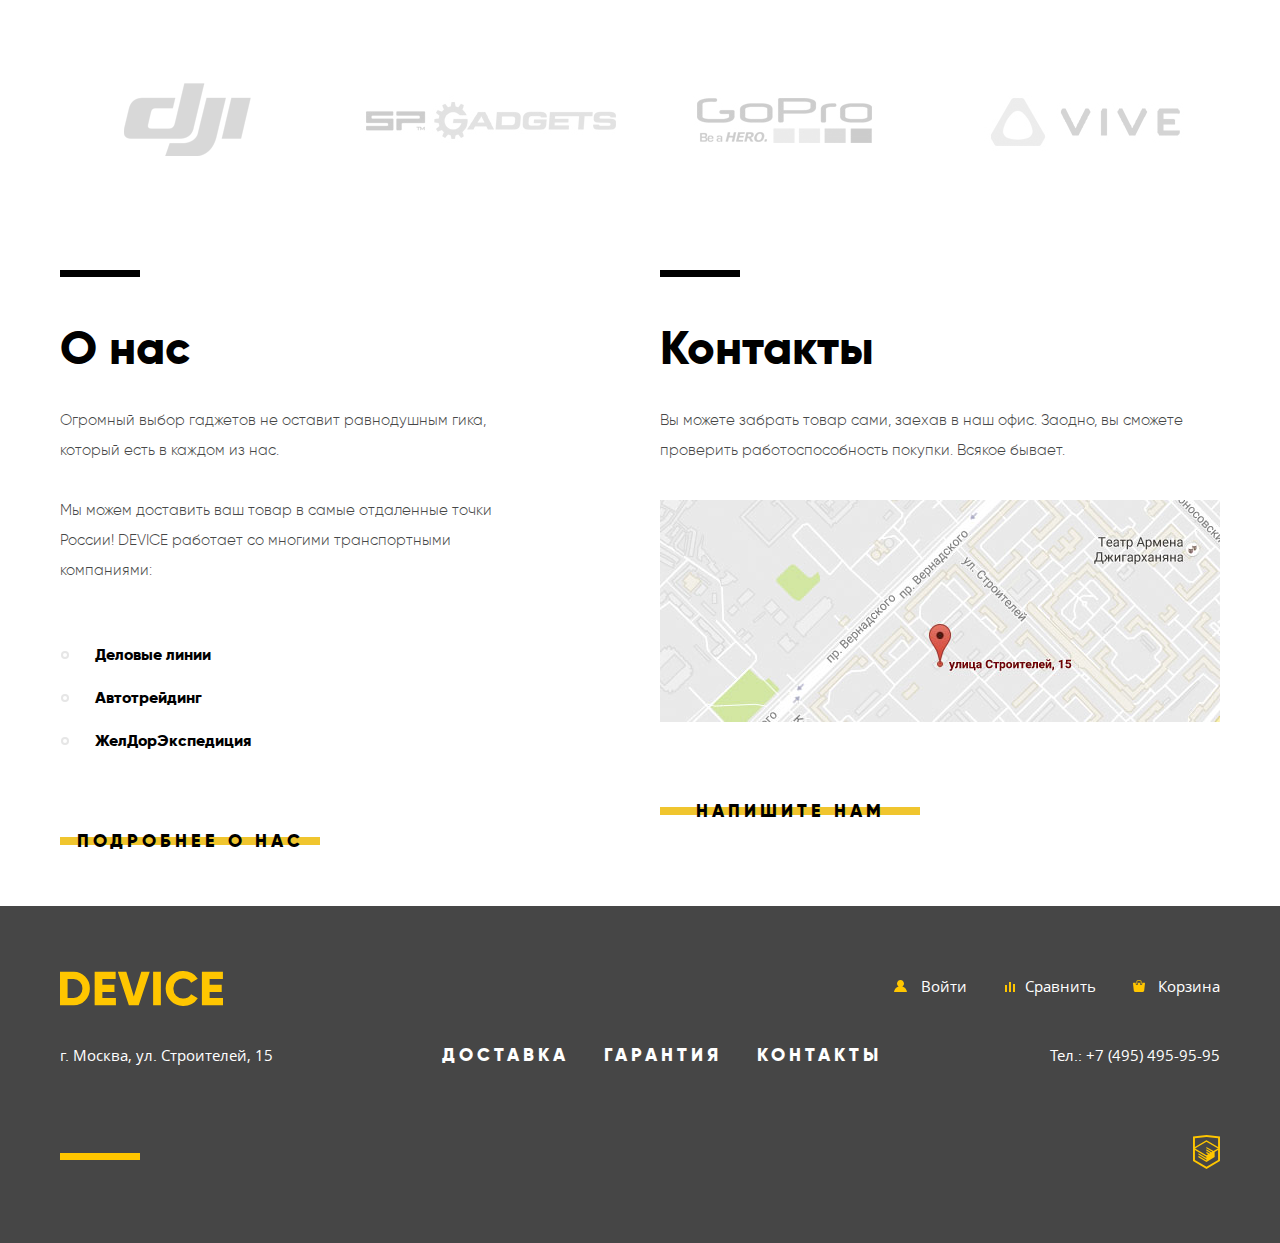
==== commit afd3cafe: "Готовая верстка до PP" ====
--- a/index.html
+++ b/index.html
@@ -2,9 +2,9 @@
 <html lang="ru">
   <head>
     <meta charset="utf-8">
+    <meta name="format-detection" content="telephone=no">
     <title>HTML Academy: Девайс</title>
-    <link href="https://fonts.googleapis.com/css?family=Open+Sans:300,400&amp;subset=cyrillic" rel="stylesheet">
-
+    <link rel="stylesheet" href="css/normalize.css">
     <link rel="stylesheet" href="css/style.css">
   </head>
   <body class="index-body">
@@ -48,7 +48,7 @@
         </nav>
       </header>
     </div>
-    <main class="index-main">
+    <main>
       <div class="wrapper slider-wrapper">        
         <h1 class="visually-hidden">Интернет-магазин Device</h1>        
           <section class="slider"> 
@@ -56,11 +56,7 @@
             <input type="radio" class="visually-hidden" id="slide-1" name="popular" checked>
             <input type="radio" class="visually-hidden" id="slide-2" name="popular">
             <input type="radio" class="visually-hidden" id="slide-3" name="popular">
-            <div class="slider-controls">
-              <label for="slide-1" class="slider-indicator">Первый слайд</label>
-              <label for="slide-2" class="slider-indicator">Второй слайд</label>
-              <label for="slide-3" class="slider-indicator">Третий слайд</label>
-            </div>
+            
             <ul class="slider-list">
               <li class="slider-item">
                 <img class="slider-img" src="img/slider-1.png" alt="Палка для селфи" width="384" height="486">
@@ -124,63 +120,92 @@
                       </tr>
                     </tbody>
                   </table>
+                </div>  
               </li>
             </ul>
-          </section>
+            <div class="slider-controls">
+              <label for="slide-1" class="slider-indicator">Первый слайд</label>
+              <label for="slide-2" class="slider-indicator">Второй слайд</label>
+              <label for="slide-3" class="slider-indicator">Третий слайд</label>
+            </div>
+          </section>
+
         </div>
         <div class="wrapper">
-        <section class="products">
+        <section class="goods">
           <h2 class="visually-hidden">Каталог товаров</h2>
           <ul class="catalog">
-            <li class="catalog-item"><a href="" class="catalog-link">Виртуальная реальность</a></li>
-            <li class="catalog-item"><a href="" class="catalog-link">Моноподы для селфи</a></li>
-            <li class="catalog-item"><a href="" class="catalog-link">Экшн-камеры</a></li>
-            <li class="catalog-item"><a href="" class="catalog-link">Фитнес-браслеты</a></li>
-            <li class="catalog-item"><a href="" class="catalog-link">Умные-часы</a></li>
-            <li class="catalog-item"><a href="" class="catalog-link">Квадрокоптеры</a></li>
+            <li class="catalog-item">
+              <div class="catalog-img"></div>
+              <a href="#" class="catalog-link">Виртуальная реальность</a></li>
+            <li class="catalog-item">
+              <div class="catalog-img"></div>
+              <a href="#" class="catalog-link">Моноподы для селфи</a></li>
+            <li class="catalog-item">
+              <div class="catalog-img"></div>
+              <a href="#" class="catalog-link">Экшн-камеры</a></li>
+            <li class="catalog-item">
+              <div class="catalog-img"></div>
+              <a href="#" class="catalog-link">Фитнес-браслеты</a></li>
+            <li class="catalog-item">
+              <div class="catalog-img"></div>
+              <a href="#" class="catalog-link">Умные-часы</a></li>
+            <li class="catalog-item">
+              <div class="catalog-img"></div>
+              <a href="#" class="catalog-link">Квадрокоптеры</a></li>
           </ul>
         </section>
       </div>
       <section class="service">
         <h2 class="visually-hidden">Покупателю</h2>
         <div class="wrapper">
+        
+          <input type="radio" class="toggle-1 visually-hidden" id="delivery" name="service" checked>
+          <input type="radio" class="toggle-2 visually-hidden" id="warranty" name="service">
+          <input type="radio" class="toggle-3 visually-hidden" id="credit" name="service">
+          
           <ul class="service-slider">
-            <li class="service-slider-item">
-              <input type="radio" class="toggle-1 visually-hidden" id="delivery" name="service">
+            <li class="service-slider-item">              
               <label for="delivery" class="service-label">Доставка</label>
             </li>
-            <li class="service-slider-item">
-              <input type="radio" class="toggle-2 visually-hidden" id="warranty" name="service" checked>
+            <li class="service-slider-item">              
               <label for="warranty" class="service-label">Гарантия</label>
             </li>
-            <li class="service-slider-item">
-              <input type="radio" class="toggle-3 visually-hidden" id="credit" name="service">
+            <li class="service-slider-item">              
               <label for="credit" class="service-label">Кредит</label>
             </li>
           </ul>
-          <!-- <div class="service-slide service-slide-1">
+          <div class="service-slide service-slide-1">
             <h3 class="title">Доставка</h3>
             <p class="service-text">Мы с удовольствием доставим ваш товар прямо к вашему подъезду совершенно бесплатно! Ведь мы неплохо заработаем, поднимая его на ваш этаж.</p>
-          </div> -->
+          </div>
           <div class="service-slide service-slide-2">
             <h3 class="title">Гарантия</h3>
             <p class="service-text">Если из-за возгорания купленного у нас товара у вас сгорит дом — не переживайте, мы выдадим вам новый.<br>
             Товар, не дом, конечно же.</p>
           </div>
-          <!-- <div class="service-slide service-slide-3">
+          <div class="service-slide service-slide-3">
             <h3 class="title">Кредит</h3>
             <p class="service-text">Залезть в долговую яму стало проще! Кредитные консультанты подберут для вас наиболее выгодные  условия кредита. Выгодные для нашего банка, разумеется.</p>
-          </div> -->
+          </div>
         </div>
       </section>
       <section class="partners">
         <h2 class="visually-hidden">Наши парнеры</h2>
         <div class="wrapper">
           <ul class="partners-list">
-            <li class="partners-list-item"><img src="img/logo-1-grey.png" alt="dji" class="partners-img" width="260" height="100"></li>
-            <li class="partners-list-item"><img src="img/logo-2-grey.png" alt="SP Gadgets" class="partners-img" width="260" height="100"></li>
-            <li class="partners-list-item"><img src="img/logo-3-grey.png" alt="GoPro" class="partners-img" width="260" height="100"></li>
-            <li class="partners-list-item"><img src="img/logo-4-grey.png" alt="Vive" class="partners-img" width="260" height="100"></li>
+            <li class="partners-list-item">
+              <a href=""><img src="img/logo-1-grey.png" alt="dji" class="partners-img" width="260" height="100"></a>
+            </li>
+            <li class="partners-list-item">
+              <a href=""><img src="img/logo-2-grey.png" alt="SP Gadgets" class="partners-img" width="260" height="100"></a>
+            </li>
+            <li class="partners-list-item">
+              <a href=""><img src="img/logo-3-grey.png" alt="GoPro" class="partners-img" width="260" height="100"></a>
+            </li>
+            <li class="partners-list-item">
+              <a href=""><img src="img/logo-4-grey.png" alt="Vive" class="partners-img" width="260" height="100"></a>
+            </li>
           </ul>
         </div>
       </section>
@@ -202,15 +227,17 @@
             <h2 class="title">Контакты</h2>
             <p class="text">Вы можете забрать товар сами, заехав в наш офис. Заодно, вы сможете проверить работоспособность покупки. Всякое бывает.</p>
             <div class="minimap"></div>
-            <a class="stylized-elem">Подробнее о нас</a>
+            <a class="stylized-elem write-us-toggle">Напишите нам</a>
           </section>
           <section class="modal modal-map">
-            <button type="button"class="close-modal">"Закрыть"</button>
+            <h2 class="visually-hidden">Где мы находимся</h2>
+            <iframe src="https://www.google.com/maps/embed?pb=!1m18!1m12!1m3!1d3782.663687474875!2d37.52824313541369!3d55.68576635867336!2m3!1f0!2f0!3f0!3m2!1i1024!2i768!4f13.1!3m3!1m2!1s0x46b54cf65f5c8955%3A0x694710ccd55501e!2z0YPQuy4g0KHRgtGA0L7QuNGC0LXQu9C10LksIDE1LCDQnNC-0YHQutCy0LAsIDExOTMxMQ!5e0!3m2!1sru!2sru!4v1551641319479" width="960" height="560" allowfullscreen></iframe>
+            <button type="button" class="modal-close">"Закрыть"</button>
           </section>
         </div>
       </div>
     </main>
-    <footer class="index-footer">
+    <footer class="footer">
       <div class="wrapper">
         <div class="top-row">
           <a class="footer-logo"><img src="img/logo-footer.svg" alt="Логотип магазина Device" width="163" height="35"></a>
@@ -240,14 +267,14 @@
             <li><a href="#" class="social-item inst">Мы в Instagram</a></li>
             <li><a href="#" class="social-item tw">Мы в Twitter</a></li>
           </ul>
-          <a href="https://htmlacademy.ru/intensive/htmlcss"><img src="img/logo-html.svg" alt="Логотип HTML Academy" width="27px" height="35px"></a>
+          <a href="https://htmlacademy.ru/intensive/htmlcss" class="academy-logo"><img src="img/logo-html.svg" alt="Логотип HTML Academy" width="27" height="35"></a>
         </div>
         
       </div>
     </footer>
     <section class="modal modal-writeus">
       <h2 class="visually-hidden">Напишите нам</h2>
-      <form class="form-writeus" action="" method="POST">
+      <form class="form-writeus" action="https://echo.htmlacademy.ru" method="POST">
         <div class="form-container">
           <div class="form-column">
             <label class="form-label" for="name-input">Ваше имя:</label>
@@ -255,16 +282,15 @@
           </div>
           <div class="form-column">
             <label class="form-label" for="mail-input">Ваш e-mail:</label>
-            <input class="form-input" id="mail-input" type="text" name="e-mail" placeholder="email@example.com">
-          </div>
-        </div>
-        <!-- <div class="form-container"> -->
+            <input class="form-input" id="mail-input" type="email" name="e-mail" placeholder="email@example.com">
+          </div>
+        </div>
           <label class="form-label" for="letter-input">Текст письма</label>
-          <textarea class="form-letter" id="letter-input" name="text" rows="8" placeholder="В свободной форме"></textarea>
-        <!-- </div> -->
+          <textarea class="form-letter" id="letter-input" name="text" rows="8" placeholder="В свободной форме"></textarea>        
         <button class="stylized-elem" type="submit">Отправить</button>
       </form>
-      <button type="button" class="close-modal">"Закрыть"</button>
+      <button type="button" class="modal-close">"Закрыть"</button>
     </section>
+    <script src="js/script.js"></script>
   </body>
 </html>
--- a/css/style.css
+++ b/css/style.css
@@ -1,21 +1,53 @@
-
 @font-face {
 	font-family: 'gilroyextrabold';
-	src: url('../fonts/gilroyextrabold-webfont.woff2') format('woff2'),
-			 url('../fonts/gilroyextrabold-webfont.woff') format('woff');
+	src: url('../fonts/gilroy/gilroyextrabold-webfont.woff2') format('woff2'),
+			 url('../fonts/gilroy/gilroyextrabold-webfont.woff') format('woff');
 	font-weight: normal;
 	font-style: normal;
-
 }
 
 @font-face {
 	font-family: 'gilroylight';
-	src: url('../fonts/gilroylight-webfont.woff2') format('woff2'),
-			 url('../fonts/gilroylight-webfont.woff') format('woff');
+	src: url('../fonts/gilroy/gilroylight-webfont.woff2') format('woff2'),
+			 url('../fonts/gilroy/gilroylight-webfont.woff') format('woff');
 	font-weight: normal;
 	font-style: normal;
-
-}
+}
+
+@font-face {
+	font-family: 'open_sanslight';
+	src: url('../fonts/sans/opensans-light-webfont.woff2') format('woff2'),
+			 url('../fonts/sans/opensans-light-webfont.woff') format('woff');
+	font-weight: normal;
+	font-style: normal;
+}
+
+@font-face {
+	font-family: 'open_sansregular';
+	src: url('../fonts/sans/opensans-regular-webfont.woff2') format('woff2'),
+			 url('../fonts/sans/opensans-regular-webfont.woff') format('woff');
+	font-weight: normal;
+	font-style: normal;
+}
+
+@keyframes shake {
+	0%, 100% { transform: translateX(0);}
+	10%, 30%, 50%, 70%, 90% {transform: translateX(10px);}
+	20%, 40%, 60%, 80% {transform: translateX(-10px);}
+}
+
+@keyframes writeus-reveal {
+	0% {transform: translateY(2000px);}
+	100% {transform: translateY(0);}
+}
+
+@keyframes map-reveal {
+	0% {transform: translateX(-2000px);}
+	60% {transform: translateX(0);}
+	80% {transform: translateX(-30px);}
+	100% {transform: translateX(0);}
+}
+
 img {
 	max-width: 100%;
 	height: auto;
@@ -44,11 +76,12 @@
 	padding: 0 20px;
 }
 
-.index-body {
+.index-body,
+.inner-page {
 	width: 100%;
 	margin: 0;
 	padding: 0;
-	font-family: "Open Sans", Arial, sans-serif;
+	font-family: "open_sansregular", "Arial", sans-serif;
 	font-size: 15px;
 	line-height: 30px;
 	font-weight: 400;
@@ -63,7 +96,6 @@
 	padding: 0 60px;
 	padding-top: 40px;
 	background-color: #f7e296;
-	/* z-index: -1; */
 }
 
 .logo {
@@ -72,6 +104,15 @@
 	left: 60px;
 }
 
+.logo:hover,
+.logo:focus {
+	opacity: 0.6;
+}
+
+.logo:active {
+	opacity: 0.3;
+}
+
 .index-header .container {
 	display: flex;
 	align-items: center;
@@ -81,17 +122,23 @@
 .container-1 {
 	display: flex;
 	justify-content: space-between;
-	flex-grow: 1;
 	flex-wrap: wrap;
-	margin-left: 100px;
+	width: 500px;
+	margin-left: auto;
+}
+
+.search-container {
+	position: relative;
 }
 
 .search {
 	box-sizing: border-box;
 	position: relative;
-	width: 355px;
-	padding: 7px 40px;
-	font-family: 'Open Sans', Arial, sans-serif;
+	width: 440px;
+	height: 46px;
+	padding: 6px 40px;
+	padding-right: 100px;
+	font-family: "open_sansregular", "Arial", sans-serif;
 	font-size: 15px;
 	line-height: 30px;
 	font-weight: 400;
@@ -101,13 +148,49 @@
 	border-bottom: 2px solid transparent;
 }
 
+.search::-webkit-input-placeholder {
+	opacity: 0.5; 
+}
+
+.search:-ms-input-placeholder {
+	opacity: 0.5; 
+}
+
+.search::-moz-placeholder {
+	opacity: 0.5; 
+}
+
+.search:-moz-placeholder {
+	opacity: 0.5; 
+}
+
+.search:hover::-webkit-input-placeholder {
+	 opacity: 1; 
+}
+
+.search:hover:-ms-input-placeholder {
+	opacity: 1; 
+}
+
+.search:hover::-moz-placeholder {
+	opacity: 1; 
+}
+
+.search:hover:-moz-placeholder {
+	opacity: 1; 
+} 
+
 .search-button {
+	position: absolute;
+	bottom: 0;
+	right: 0;
 	visibility: hidden;
 	display: inline-block;
 	padding: 7px 19px;
 	color: #000000;
 	background: transparent;
 	border: 2px solid #000000;
+	border-bottom-color: transparent; 
 }
 
 .search:focus {
@@ -116,6 +199,15 @@
 
 .search:focus + .search-button {
 	visibility: visible;
+}
+
+.search-button:hover {
+	color: #ffffff;
+	background: #000000;
+}
+
+.search-button:active {
+	color: #4d4d4d;
 }
 
 .compare {
@@ -155,8 +247,9 @@
 }
 
 .cart {
-	position: relative;
-	padding: 7px 0 7px 19px;
+	font: inherit;
+	position: relative;
+	padding: 7px 1px 7px 19px;
 	padding-left: 23px;
 	color: #000000;
 }
@@ -171,6 +264,21 @@
 	background: url(../img/cart.svg) no-repeat;
 }
 
+.container-1 .compare:hover,
+.container-1 .cart:hover,
+.container-1 .enter:hover,
+.container-1 .compare:focus,
+.container-1 .cart:focus,
+.container-1 .enter:hover {
+	opacity: 0.6;
+}
+
+.container-1 .compare:active,
+.container-1 .cart:active,
+.container-1 .enter:hover {
+	opacity: 0.3;
+}
+
 .nav-list {
 	display: flex;
 	justify-content: space-between;
@@ -182,7 +290,7 @@
 .nav-item > a {
 	margin: 0;
 	padding: 0;
-	font-family: "gilroyextrabold", Arial, sans-serif;
+	font-family: "gilroyextrabold", "Arial", sans-serif;
 	font-size: 18px;
 	line-height: 24px;
 	font-weight: 400;	
@@ -192,12 +300,12 @@
 }
 
 .nav-list .nav-item:nth-child(2) {
-	margin-left: 285px;
+	margin-left: auto;
 	margin-right: 38px;
 }
 
-.nav-list .nav-item:nth-child(3) {
-	margin-right: auto;
+.nav-list .nav-item:last-child {
+	margin-left: 91px;
 }
 
 .nav-list .first-link {
@@ -232,14 +340,28 @@
 }
 
 .catalog-container {
+	box-sizing: border-box;
 	display: none;
 	/* display: flex; */
 	flex-wrap: wrap;
 	position: absolute;
-	top: 45px;
-	left: 0;
-	width: 1040px;
+	top: 39px;
+	left: -60px;
+	width: 1160px;
+	margin: 0;
+	padding: 0 59px 40px 59px;
+	background: #f7e296;
 	z-index: 10;
+}
+
+.catalog-container-show {
+	display: flex;
+}
+
+/* .first-link:hover + .catalog-container, */
+.catalog-container:hover {
+	/* display: none; */
+	/* background: red; */
 }
 
 .catalog-list {
@@ -259,7 +381,16 @@
 	text-transform: none;
 }
 
-.wrapper.slider-wrapper {	
+.nav-list a:hover,
+.nav-list a:focus {
+	opacity: 0.5;
+}
+
+.nav-list a:active {
+	opacity: 0.2;
+}
+
+.slider-wrapper {	
 	position: relative;
 	padding-top: 480px;
 }
@@ -312,7 +443,7 @@
 	right: -5px;
 	margin: 0;
 	padding: 0;
-	font-family: "gilroyextrabold", Arial, sans-serif;
+	font-family: "gilroyextrabold", "Arial", sans-serif;
 	font-size: 179px;
 	line-height: 179px;
 	font-weight: 400;
@@ -323,7 +454,7 @@
 	position: absolute;
 	bottom: 165px;
 	right: 80px;
-	z-index: 1;
+	/* z-index: 1; */
 }
 
 .slider-indicator {
@@ -369,7 +500,7 @@
 	margin-top: 60px;
 	margin-bottom: 20px;
 	padding: 0;
-	font-family: "gilroyextrabold", Arial, sans-serif;
+	font-family: "gilroyextrabold", "Arial", sans-serif;
 	font-size: 47px;
 	line-height: 56px;
 	font-weight: 400;
@@ -381,11 +512,11 @@
 	margin: 0;
 	margin-bottom: 35px;
 	padding: 0;
-	font-family: "gilroylight", Arial, sans-serif;
+	font-family: "gilroylight", "Arial", sans-serif;
 }
 
 .slider-tabl-row:first-child {
-	font-family: "gilroylight", Arial, sans-serif;
+	font-family: "gilroylight", "Arial", sans-serif;
 	font-size: 36px;
 	line-height: 48px;
 	font-weight: 400;
@@ -417,24 +548,6 @@
 	width: 140px;
 }
 
-
-
-
-
-
-
-
-
-
-
-
-
-
-
-
-
-
-
 .catalog {
 	display: flex;
 	flex-wrap: wrap;
@@ -447,11 +560,20 @@
 .catalog .catalog-item {
 	position: relative;
 	width: 160px;
-	padding-top: 185px;
 	margin-right: 40px;
 	margin-bottom: 35px;
 }
 
+.catalog-item .catalog-img {
+	position: relative;
+	width: 160px;
+	min-height: 160px; 
+	margin: 0;
+	margin-bottom: 30px;
+	padding: 0;
+	background: #f7e296;
+}
+
 .catalog .catalog-item:nth-child(6n) {
 	margin-right: 0;
 }
@@ -459,76 +581,69 @@
 .catalog-item .catalog-link {
 	margin: 0;
 	padding: 0;
-	font-family: "gilroyextrabold", Arial, sans-serif;
+	font-family: "gilroyextrabold", "Arial", sans-serif;
 	font-size: 18px;
 	line-height: 24px;
 	font-weight: 400;
 	color: #000000;
 }
 
-.catalog-item:nth-child(1) .catalog-link::before {
+.catalog-item .catalog-img::before {
 	content: "";
 	position: absolute;
 	top: 0;
 	left: 0;
 	width: 160px;
 	height: 160px;
-	background: url(../img/popular-1.png) center center no-repeat, #f7e296;
-}
-
-.catalog-item:nth-child(2) .catalog-link::before {
-	content: "";
-	position: absolute;
-	top: 0;
-	left: 0;
-	width: 160px;
-	height: 160px;
-	background: url(../img/popular-2.png) center center no-repeat, #f7e296;
-}
-
-.catalog-item:nth-child(3) .catalog-link::before {
-	content: "";
-	position: absolute;
-	top: 0;
-	left: 0;
-	width: 160px;
-	height: 160px;
-	background: url(../img/popular-3.png) center center no-repeat, #f7e296;
-}
-
-.catalog-item:nth-child(4) .catalog-link::before {
-	content: "";
-	position: absolute;
-	top: 0;
-	left: 0;
-	width: 160px;
-	height: 160px;
-	background: url(../img/popular-4.png) center center no-repeat, #f7e296;
-}
-
-.catalog-item:nth-child(5) .catalog-link::before {
-	content: "";
-	position: absolute;
-	top: 0;
-	left: 0;
-	width: 160px;
-	height: 160px;
-	background: url(../img/popular-5.png) center center no-repeat, #f7e296;
-}
-
-.catalog-item:nth-child(6) .catalog-link::before {
-	content: "";
-	position: absolute;
-	top: 0;
-	left: 0;
-	width: 160px;
-	height: 160px;
-	background: url(../img/poppular-6.png) center center no-repeat, #f7e296;
-}
-/* 
-390
-
-10 */
+}
+
+.catalog-item:nth-child(1) .catalog-img::before {
+	content: "";
+	background: url(../img/popular-1.png) center center no-repeat;
+}
+
+.catalog-item:nth-child(2) .catalog-img::before {
+	content: "";
+	background: url(../img/popular-2.png) center center no-repeat;
+}
+
+.catalog-item:nth-child(3) .catalog-img::before {
+	content: "";
+	background: url(../img/popular-3.png) center center no-repeat;
+}
+
+.catalog-item:nth-child(4) .catalog-img::before {
+	content: "";
+	background: url(../img/popular-4.png) center center no-repeat;
+}
+
+.catalog-item:nth-child(5) .catalog-img::before {
+	content: "";
+	background: url(../img/popular-5.png) center center no-repeat;
+}
+
+.catalog-item:nth-child(6) .catalog-img::before {
+	content: "";
+	background: url(../img/poppular-6.png) center center no-repeat;
+}
+
+.catalog-item:hover .catalog-img::before,
+.catalog-item:focus .catalog-img::before {
+	background-color: #f0c52e; 
+}
+
+.catalog-item:active .catalog-img {
+	background-color: #f0c52e;
+}
+
+.catalog-item:active .catalog-img::before{
+	opacity: 0.2;
+}
+
+.catalog-item:active .catalog-link{
+	opacity: 0.2;
+}
+
 .service {
 	min-height: 400px;
 	margin-bottom: 90px;
@@ -561,51 +676,82 @@
 	min-width: 160px;
 	margin: 0;
 	padding: 0;
-	padding: 8px 117px 8px 0;
-	font-family: "gilroyextrabold", Arial, sans-serif;
+	padding: 8px 0 8px 0;
+	font-family: "gilroyextrabold", "Arial", sans-serif;
 	font-size: 15px;
 	line-height: 24px;
 	font-weight: 400;
 	letter-spacing: 4px;
 	text-align: center;
 	text-transform: uppercase;
-	color: #000000;
+	background: transparent;
+	color: #000000;	
+	cursor: pointer;
 	z-index: 1;
 }
 
-.service-label::before {
+.service-label::before,
+.service-label::after {
 	content: "";
 	position: absolute;
 	top: 16px;
+	bottom: 0;
 	left: 0;
-	width: 160px;
+	width: 100%;
 	height: 8px;
-	background-color: #f0c52e;
+	background: #f0c52e;	
+	transition: top 0.1s linear, height 0.1s linear;
 	z-index: -1;
 }
 
-/* .service-label::after {
-	content: "";
-	position: absolute;
+.service-label:hover::before {
+	top: 0;
+	height: 20px;
+}
+
+.service-label:hover::after {
 	top: 20px;
-	left: 0;
-	width: 160px;
-	height: 4px;
-	background-color: #f0c52e;
-	transform: rotate(180deg);
-	z-index: -1;
-} */
-
-[class^="toggle-"]:checked + .service-label {
+	height: 20px;
+}
+
+.toggle-1:checked ~ .service-slider label[for="delivery"] {
+	background: transparent;
+	color: #f7e184;
+}
+
+.toggle-1:checked ~ .service-slider li:nth-child(1) {
 	background-color: #000000;
-	color: #d6c372;
-}
-
-[class^="toggle-"]:checked + .service-label::before {
+}
+
+.toggle-2:checked ~ .service-slider label[for="warranty"] {
+	background: transparent;
+	color: #f7e184;
+}
+
+.toggle-2:checked ~ .service-slider li:nth-child(2) {
+	background-color: #000000;
+}
+
+.toggle-3:checked ~ .service-slider label[for="credit"] {
+	background: transparent;
+	color: #f7e184;
+}
+
+.toggle-3:checked ~ .service-slider li:nth-child(3) {
+	background-color: #000000;
+}
+
+.toggle-1:checked ~ .service-slider label[for="delivery"]::before,
+.toggle-1:checked ~ .service-slider label[for="delivery"]::after,
+.toggle-2:checked ~ .service-slider label[for="warranty"]::before,
+.toggle-2:checked ~ .service-slider label[for="warranty"]::after,
+.toggle-3:checked ~ .service-slider label[for="credit"]::before,
+.toggle-3:checked ~ .service-slider label[for="credit"]::after {
 	background-color: transparent;
 }
 
 .service-slide {
+	display: none;
 	width: 760px;
 	margin: 0;
 	padding: 0;
@@ -616,7 +762,7 @@
 	margin: 0;
 	margin-bottom: 32px;
 	padding: 0;
-	font-family: "gilroyextrabold", Arial, sans-serif;
+	font-family: "gilroyextrabold", "Arial", sans-serif;
 	font-size: 47px;
 	line-height: 48px;
 	font-weight: 400;
@@ -644,6 +790,12 @@
 	background: url(../img/credit.png) 530px center no-repeat;
 }
 
+.toggle-1:checked ~ .service-slide-1,
+.toggle-2:checked ~ .service-slide-2,
+.toggle-3:checked ~ .service-slide-3 {
+	display: block;
+}
+
 .partners-list {
 	display: flex;
 	justify-content: space-between;
@@ -681,7 +833,7 @@
 .info-container {
 	position: relative;
 	display: flex;
-	justify-content: space-between;
+	/* justify-content: space-between; */
 }
 
 .about {
@@ -704,7 +856,7 @@
 	margin: 0;
 	margin-bottom: 30px;
 	padding: 0;
-	font-family: "gilroylight", Arial, sans-serif;
+	font-family: "gilroylight", "Arial", sans-serif;
 	font-size: 15px;
 	line-height: 30px;
 	color: #464646;
@@ -747,7 +899,7 @@
 }
 
 .delserv-list .bold-text {
-	font-family: "gilroyextrabold", Arial, sans-serif;
+	font-family: "gilroyextrabold", "Arial", sans-serif;
 	font-size: 16px;
 	line-height: 40px;
 	font-weight: 400;
@@ -755,13 +907,13 @@
 }
 
 .stylized-elem {
+	position: relative;
 	display: inline-block;
-	position: relative;
 	min-width: 260px;
 	margin: 0;
 	padding: 0;
 	padding: 8px 0;
-	font-family: "gilroyextrabold", Arial, sans-serif;
+	font-family: "gilroyextrabold", "Arial", sans-serif;
 	font-size: 18px;
 	line-height: 24px;
 	font-weight: 400;
@@ -769,38 +921,74 @@
 	text-align: center;
 	text-transform: uppercase;
 	color: #000000;
+	background: transparent;
 	border: none;
+	cursor: pointer;	
 	z-index: 1;
 }
-
-.stylized-elem::before {
+/* background: rgba(238, 238, 238, 0.6); */
+
+.stylized-elem::before,
+.stylized-elem::after {
 	content: "";
 	position: absolute;
 	top: 16px;
+	bottom: 0;
 	left: 0;
-	min-width: 260px;
+	width: 100%;
 	height: 8px;
-	background-color: #f0c52e;
+	background: #f0c52e;	
+	transition: top 0.1s linear, height 0.1s linear;
 	z-index: -1;
 }
 
-.slider-item .stylized-elem,
-.slider-item .stylized-elem::before {
+.stylized-elem:hover::before {
+	top: 0;
+	height: 20px;
+}
+
+.stylized-elem:hover::after {
+	top: 20px;
+	height: 20px;
+}
+
+/* @keyframes shake {
+	0%, 100% {
+		-webkit-transform: translateX(0px);
+		        transform: translateX(0px);
+	}
+	10%, 30%, 50%, 70%, 90% {
+		-webkit-transform: translateX(10px);
+		        transform: translateX(10px);
+	} 
+	20%, 40%, 60%, 80% {
+		-webkit-transform: translateX(-10px);
+		        transform: translateX(-10px);
+	}
+} */
+
+.slider-item .stylized-elem {
 	min-width: 220px;
 }
 
-.form-writeus .stylized-elem,
-.form-writeus .stylized-elem::before {
+.form-writeus .stylized-elem {
 	min-width: 200px;
 }
 
-.form-writeus .stylized-elem {
-	background: transparent;
+.filter-form .stylized-elem {
+	min-width: 200px;
+}
+
+.hover-overlay .stylized-elem {
+	margin: 0 auto;
+	min-width: 200px;
 }
 
 .contacts {
 	position: relative;
 	width: 560px;
+	margin-bottom: 75px;
+	margin-left: auto;
 	padding-top: 55px;
 }
 
@@ -823,13 +1011,30 @@
 	height: 222px;
 	margin-bottom: 69px;
 	background: url(../img/map.jpg) no-repeat;
+	cursor: pointer;
 }
 
 .modal {
+	display: none;
+	/* display: block; */
 	box-sizing: border-box;
 	position: absolute;
 	box-shadow: 0 8px 16px -10px rgba(0, 0, 0, 0.8);
 	z-index: 10;
+}
+
+.modal-show {
+	display: block;
+}
+
+.modal-writeus.modal-show {
+	animation-name: writeus-reveal; 
+	animation-duration: .6s;
+}
+
+.modal-writeus.modal-error {
+	animation-name: shake;
+	animation-duration: .5s;
 }
 
 .modal-writeus {
@@ -842,7 +1047,9 @@
 	background: #ffffff;
 }
 
-.close-modal {
+
+
+.modal-close {
 	position: absolute;
 	top: 20px;
 	right: 20px;
@@ -854,10 +1061,10 @@
 	background-color: #f7e296;
 	border: none;
 	border-radius: 50%;
-	opacity: 0.7;
-}
-
-.close-modal::before {
+	cursor: pointer;
+}
+
+.modal-close::before {
 	content: "";
 	position: absolute;
 	top: 27px;
@@ -868,7 +1075,7 @@
 	transform: rotate(45deg);
 }
 
-.close-modal::after {
+.modal-close::after {
 	content: "";
 	position: absolute;
 	top: 27px;
@@ -879,6 +1086,15 @@
 	transform: rotate(-45deg);
 }
 
+.modal-close:hover,
+.modal-close:focus {
+	background-color: #f0c52e;
+}
+
+.modal-close:active {
+	opacity: 0.3;
+}
+
 .form-container {
 	display: flex;
 	justify-content: space-between;
@@ -892,7 +1108,7 @@
 	margin: 0;
 	margin-bottom: 8px;
 	padding: 0;
-	font-family: "gilroyextrabold", Arial, sans-serif;
+	font-family: "gilroyextrabold", "Arial", sans-serif;
 	font-size: 18px;
 	line-height: 24px;
 	font-weight: 400;
@@ -932,8 +1148,23 @@
 	overflow: auto;
 }
 
+.form-input:hover,
+.form-letter:hover {
+	background-color: #ebebeb;
+}
+
+.form-input:focus,
+.form-letter:focus {
+	background-color: #ffffff;
+	outline: 3px solid #f7e296;
+}
+
+.form-input:invalid {
+	background-color: #f6dada;
+}
+
 .modal-map {
-	position: absolute;
+	/* position: absolute; */
 	top: 50px;
 	left: 50%;
 	margin: 0;
@@ -942,48 +1173,25 @@
 	width: 960px;
 	min-height: 560px;
 	background: url(../img/map-big.png) no-repeat;
-}
-
-
-
-
-
-
-
-
-
-
-
-
-
-
-
-
-
-
-
-
-
-
-
-
-
-
-
-
-
-
-
-
-
-
-.index-footer {
-	margin-top: 75px;
+	overflow: hidden;
+}
+
+.modal-map.modal-show {
+	animation-name: map-reveal;
+	animation-duration: .8s;
+}
+
+.modal-map iframe {
+
+	border: none;
+}
+
+.footer {
 	padding: 65px 0;
 	background-color: #464646; 
 }
 
-.index-footer .wrapper {
+.footer .wrapper {
 	display: flex;
 	justify-content: space-between;
 	flex-direction: column;
@@ -999,12 +1207,13 @@
 .footer-container {
 	display: flex;
 	justify-content: space-between;
-	width: 326px;
+	min-width: 326px;
 }
 
 .enter-list {
 	margin: 0;
 	padding: 0;
+	list-style: none;
 }
 
 .enter-footer {
@@ -1054,10 +1263,18 @@
 
 .footer-text {
 	margin: 0;
-	font-size: 15px;
-	line-height: 30px;
+	font: inherit;
 	font-style: normal;
 	color: #ffffff;
+}
+
+.footer-container .footer-text:hover,
+.footer-container .footer-text:focus {
+	opacity: 0.6;
+}
+
+.footer-container .footer-text:active {
+	opacity: 0.3;
 }
 
 .center-row {
@@ -1068,6 +1285,10 @@
 	margin-bottom: 65px;
 }
 
+.tel {
+	x-ms-format-detection: none;
+}
+
 .footer-nav {
 	display: flex;
 	justify-content: space-between;
@@ -1079,12 +1300,21 @@
 }
 
 .footer-nav a {
-	font-family: "gilroyextrabold", Arial, sans-serif;
+	font-family: "gilroyextrabold", "Arial", sans-serif;
 	font-size: 18px;
 	line-height: 24px;
 	font-weight: 400;
 	text-transform: uppercase;
 	color: #ffffff;
+}
+
+.footer-nav a:hover,
+.footer-nav a:focus {
+	opacity: 0.5;
+}
+
+.footer-nav a:active {
+	opacity: 0.3;
 }
 
 .bottom-row {
@@ -1109,6 +1339,7 @@
 	margin: 0;
 	margin-left: -15px;
 	padding: 0;	
+	list-style: none;
 }
 
 .social-item {
@@ -1117,17 +1348,755 @@
 	height: 32px;
 	font-size: 0;	
 	border-radius: 50%;
+	opacity: 0.5;
+}
+
+.social-item:hover,
+.social-item:focus {
+	opacity: 1;
+}
+
+.social-item:active {
+	opacity: 0.3;
 }
 
 .fb {
-	background: url(../img/Facebook.png) center center no-repeat;
+	background: url(../img/facebook.png) center center no-repeat;
 }
 
 .inst {
-	background: url(../img/Instagram.png) center center no-repeat;
+	background: url(../img/instagram.png) center center no-repeat;
 }
 
 .tw {
-	background: url(../img/Twitter.png) center center no-repeat;
-}
-
+	background: url(../img/twitter.png) center center no-repeat;
+}
+
+.inner-page .footer-container {
+	min-width: 480px;
+}
+
+.footer .user-list {
+	padding-top: 0;
+}
+
+.footer .user-name::before {
+	background: url(../img/user-footer.svg) no-repeat;
+}
+
+.footer .logout {
+	color: #ffffff;
+}
+
+.footer .user-name {
+	color: #ffffff;
+}
+
+.footer .user-name:hover,
+
+
+.footer-logo:hover,
+.footer-logo:focus {
+	opacity: 0.6;
+}
+
+.footer-logo:active {
+	opacity: 0.3;
+}
+
+.academy-logo:hover,
+.academy-logo:focus {
+	opacity: 0.6;
+}
+
+.academy-logo:active {
+	opacity: 0.3;
+}
+
+/* 
+
+Внутренняя страница
+
+*/
+
+.inner-header {
+	position: relative;
+	min-height: 120px;
+	margin-top: 36px;
+	padding: 0 60px;
+	padding-top: 40px;
+	background-color: #f7e296;
+}
+
+.inner-header .container {
+	display: flex;
+	align-items: center;
+	margin-bottom: 25px;
+}
+
+.user-list {
+	display: flex;
+	justify-content: space-between;
+	min-width: 225px;
+	margin: 0;
+	padding: 7px 0;	
+	padding-right: 5px;
+	list-style: none;
+}
+
+.user-name {
+	display: inline-block;
+	position: relative;
+	/* min-width: 143px; */
+	padding: 0 10px 0 19px;
+	padding-left: 27px;
+	color: #000000;
+}
+
+.user-name::before {
+	content: "";
+	position: absolute;
+	top: 9px;
+	left: 0;
+	width: 13px;
+	height: 12px;
+	background: url(../img/user.svg) no-repeat;
+}
+
+.user-name:hover,
+.user-name:focus {
+	opacity: 0.6;
+}
+
+.user-name:active {
+	opacity: 0.3;
+}
+
+.logout {
+	/* padding: 7px 0; */
+	color: #000000;
+	opacity: 0.3;
+}
+
+.logout:hover,
+.logout:focus {
+	opacity: 1;
+}
+
+.logout:active {
+	opacity: 0.6;
+}
+
+.page-title {
+	margin: 30px 0;
+	margin-bottom: 20px;
+	margin-left: 60px;
+	padding: 0;
+	font-family: "gilroyextrabold", "Arial", sans-serif;
+	font-size: 47px;
+	font-weight: 400;
+	line-height: 48px;
+	color: #000000;
+}
+
+.breadcrumbs {
+	display: flex;
+	margin: 0;
+	margin-bottom: 45px;
+	margin-left: 60px;
+	padding: 0;
+	list-style: none;
+}
+
+.breadcrumbs li:not(:last-child) {
+	position: relative;
+	margin: 0;
+	margin-right: 20px;
+	padding: 0;
+	padding-right: 20px;
+}
+
+.breadcrumbs li:not(:last-child)::after {
+	content: "";
+	position: absolute;
+	top: 13px;
+	right: 0;
+	width: 4px;
+	height: 7px;
+	background: url(../img/nav-arrow.png) no-repeat;
+}
+
+.breadcrumbs-link {
+	margin: 0;
+	padding: 0;
+	font-size: 14px;
+	line-height: 24px;
+	font-weight: 400;
+	color: #c3c2c2;
+}
+
+.breadcrumbs a[href]:hover,
+.breadcrumbs a[href]:focus {
+	color: #7a7a7a;
+}
+
+.breadcrumbs a[href]:active {
+	opacity: 0.1;
+}
+
+
+.fc-back {
+	display: flex;
+}
+
+.fc-back::before,
+.fc-back::after {
+	content: "";
+	width: 20px;
+	/* min-height: 1288px; */
+	flex-grow: 1;
+	flex-shrink: 0;
+}
+
+.fc-back::before {
+	background: linear-gradient(to bottom, #dcdcdc 70px, #eeeeee 70px);
+}
+
+.fc-back::after {
+	background: linear-gradient(to bottom, #ebebeb 70px, transparent 70px);
+}
+
+
+.fc-container{
+	display: flex;
+	width: 1160px;
+	min-height: 1288px;
+}
+
+
+
+
+.filter {
+	flex-shrink: 0;
+	width: 328px;
+	margin: 0;
+	padding: 0;	
+	background-color: #eeeeee;
+}
+
+.section-title {
+	margin: 0;
+	padding: 0;
+	font-family: "gilroyextrabold", "Arial", sans-serif; 
+	font-size: 16px;
+	line-height: 24px;
+	font-weight: 400;
+	text-transform: uppercase;
+	letter-spacing: 3px;
+	color: #000000;
+}
+
+.filter-back {	
+	/* padding-right: 178px; */
+	/* background: #dcdcdc; */
+	background: linear-gradient(to bottom, #dcdcdc 70px, #efefef 70px);
+}
+
+.filter-title {
+	/* width: 90px; */
+	padding: 23px 0;
+	padding-left: 60px;
+	background: #dbdbdb;
+}
+
+.filter-form {
+	width: 200px;
+	margin: 0;
+	margin-left: auto;
+	padding: 0;
+	padding-top: 70px;
+	padding-right: 68px;
+	padding-left: 60px;
+}
+
+.filter-form fieldset {
+	margin: 0;
+	margin-bottom: 35px;
+	padding: 0;
+	border: none;
+}
+
+.filter-form .form-legend {
+	position: relative;
+	margin: 0;
+	padding: 0;
+	padding-top: 13px;
+	font-family: "gilroyextrabold", "Arial", sans-serif; 
+	font-size: 18px;
+	line-height: 24px;
+	font-weight: 400;
+	color: #000000;
+}
+
+.filter-form .form-legend::before {
+	content: "";
+	position: absolute;
+	top: 0;
+	left: 0;
+	width: 200px;
+	height: 2px;
+	background-color: #000000;
+}
+
+.range-line {
+	position: relative;
+	width: 200px;
+	height: 2px;
+	margin-top: 35px;
+	margin-bottom: 10px;
+	background-color:#dbdbdb;
+}
+
+.range-toggle {
+	position: absolute;
+	top: -9px;
+	left: 0;
+	width: 4px;
+	height: 4px;
+	background-color: #ababab;
+	border: 8px solid #ffffff;
+	border-radius: 50%;
+}
+
+.range-toggle-min {
+	left: 0;
+}
+
+.range-toggle-max {
+	left: 107px;
+}
+
+.range-toggle-min:hover,
+.range-toggle-max:hover {
+	top: -10px;
+	border-width: 9px;
+}
+
+
+
+.bar {
+	width: 118px;
+	height: 2px;
+	background-color:#91c92f
+}
+
+.price-label {
+	display: inline-block;
+	min-height: 24px;
+	font-family: "gilroylight", "Arial", sans-serif; ;
+	font-size: 14px;
+	line-height: 24px;
+	color: #c3c2c2;
+}
+
+.price-input {
+	min-height: 24px;
+	width: 55px;
+	margin-right: 10px;
+	padding-left: 5px;
+	font: inherit;
+	color: inherit;
+	background: transparent;
+	border: none;
+}
+
+.checkbox-list {
+	margin: 0;
+	padding: 0;
+	list-style: none;
+}
+
+.checkbox-list li {
+	margin: 0;
+	padding: 0;
+}
+
+.label-text {
+	position: relative;
+	margin: 0;
+	padding: 0;
+	padding-left: 40px;	
+	font-size: 14px;
+	line-height: 40px;
+	text-align: center;
+	color: #000000;
+}
+
+.checkbox-list .label-text::before {
+	box-sizing: border-box;
+	content: "";
+	position: absolute;
+	top: -2px;
+	left: 0;
+	width: 23px;
+	height: 23px;
+	border: 2px solid #000000;
+	border-radius: 3px;
+}
+
+.checkbox-list input[type="checkbox"]:checked + .label-text::before {
+	width: 27px;
+	height: 23px;
+	background: url("data:image/svg+xml,%3Csvg version='1.1' xmlns='http://www.w3.org/2000/svg' xmlns:xlink='http://www.w3.org/1999/xlink' x='0px' y='0px' width='27px' height='23px' viewBox='0 0 27 23' enable-background='new 0 0 27 23' xml:space='preserve'%3E%3Cg id='Layer_1'%3E%3C/g%3E%3Cg id='Layer_2'%3E%3Cg%3E%3Cpolygon points='7.285,7.486 4.456,10.315 12.239,18.098 26.171,4.166 23.343,1.337 12.239,12.439 '/%3E%3Cpath d='M21,20c0,0.542-0.458,1-1,1H3c-0.542,0-1-0.458-1-1V3c0-0.542,0.458-1,1-1h16.908l1.585-1.585C21.051,0.158,20.545,0,20,0 H3C1.35,0,0,1.35,0,3v17c0,1.65,1.35,3,3,3h17c1.65,0,3-1.35,3-3v-9.829l-2,2V20z'/%3E%3C/g%3E%3C/g%3E%3C/svg%3E") no-repeat;
+	border: none;
+}
+
+.radio-list {
+	margin: 0;
+	padding: 0;
+	list-style: none;
+}
+
+.radio-list .label-text::before {
+	content: "";
+	position: absolute;
+	top: -3px;
+	left: 0;
+	width: 17px;
+	height: 17px;
+	background-color: transparent;
+	border: 4px solid #000000;
+	border-radius: 50%;
+}
+
+.radio-list input[type="radio"]:checked + .label-text::after {
+	content: "";
+	position: absolute;
+	top: 5px;
+	left: 8px;
+	width: 9px;
+	height: 9px;
+	background-color: #000000;
+	border-radius: 50%;
+}
+
+
+
+.label-text:hover::before,
+.label-text:hover::after,
+.label-text:focus::before,
+.label-text:focus::after {
+	opacity: 0.5;
+}
+
+.label-text:active::before,
+.label-text:active::after {
+	opacity: 1;
+}
+
+.filter-input:disabled + .label-text::before,
+.filter-input:disabled + .label-text::after {
+	opacity: 0.3;
+}
+
+.products {
+	flex-shrink: 0;
+	width: 832px;
+}
+
+.products-container {
+	/* padding-left: 72px; */
+}
+
+.sort-back {
+	/* background: #ebebeb; */
+	/* padding-right: 20px; */
+	/* padding-left: 72px; */
+}
+
+.sort-container {
+	display: flex;
+	/* width: 832px; */
+	padding: 23px 0 22px 0;
+	background: #ebebeb;
+}
+
+.sort-title {
+	margin-right: 55px;
+	margin-left: 72px;
+}
+
+.sort-list {
+	display: flex;
+	justify-content: space-between;
+	width: 290px;
+	margin: 0;
+	margin-top: -5px;
+	padding: 0;
+	list-style: none;
+}
+
+.sort-list .sort-text {
+	font: inherit;
+	font-size: 14px;
+	line-height: 18px;
+	color: #c3c2c2;
+	cursor: pointer;
+}
+
+.sort-text:hover,
+.sort-text:focus {
+	color: #7a7a7a;
+}
+
+.sort-text:active {
+	color: #000000;
+}
+
+.sort-list .sort-current {
+	color: #000000;
+}
+
+.arrow-container {
+	display: flex;
+	justify-content: space-between;
+	align-items: center;
+	width: 40px;
+	margin-left: auto;
+}
+
+.arrow {
+	margin: 0;
+	padding: 0;
+	width: 0;
+	height: 0;
+	font-size: 0;
+	border: none;
+	border-bottom: 10px solid #d3d2d2;
+	border-left: 5px solid transparent;
+	border-right: 5px solid transparent;
+}
+
+.arrow-down {
+	transform: rotate(180deg);
+}
+
+.cur-arrow {
+	border-bottom-color: #231f20;
+}
+
+.arrow:hover,
+.arrow:focus {
+	border-bottom-color: #a7a5a6;
+}
+
+.arrow:active {
+	border-bottom-color: #231f20;
+}
+
+.products-list {
+	display: flex;
+	flex-wrap: wrap;
+	width: 800px;
+	margin: 0;
+	margin-left: 32px;
+	margin-bottom: 35px;
+	padding: 0;
+	list-style: none;
+}
+
+.products-list li {
+	position: relative;
+	width: 360px;
+	margin-top: 44px;
+	margin-left: 40px;
+}
+
+.products-list .new::before {
+	content: "NEW";
+	position: absolute;
+	top: 30px;
+	right: 30px;
+	padding: 15px 14px;
+	font-family: "gilroyextrabold", "Arial", sans-serif;
+	font-size: 14px;
+	line-height: 24px;
+	font-weight: 400;
+	color: #bfbfbf;
+	background: transparent;
+	border: 2px solid #bfbfbf;
+	border-radius: 50%;
+}
+
+.products-list p {
+	display: flex;
+	margin: 0;
+	padding: 0;
+	padding-top: 15px;
+}
+
+.product-name {
+	/* display: inline-block; */
+	margin: 0;
+	padding: 0;
+	width: 260px;
+	font-family: "gilroyextrabold", "Arial", sans-serif;
+	font-size: 18px;
+	line-height: 24px;
+	font-weight: 400;
+	color: #000000;
+	word-break: normal;
+}
+
+.price {
+	margin: 0;
+	margin-left: auto;
+	padding: 0;
+	font-family: "gilroylight", "Arial", sans-serif;
+	font-size: 16px;
+	line-height: 24px;
+	font-weight: 400;
+	color: #464646;
+}
+
+.hover-overlay {
+	box-sizing: border-box;
+	display: none;
+	flex-direction: column;
+	justify-content: center;
+	position: absolute;
+	top: 0;
+	left: 0;
+	width: 100%;
+	height: 380px;
+	padding: 0 80px;
+	padding-top: 35px;
+	background: rgba(238, 238, 238, 0.6);
+}
+
+.products-list-item:hover > .hover-overlay {
+	display: flex;
+}
+
+.hover-overlay-text {
+	margin: 0 auto;
+	padding: 0;
+	font: inherit;
+	font-size: 13px;
+	line-height: 36px;
+	text-align: center;
+	color: rgba(0, 0, 0, 0.5);
+	border: none;
+	background: transparent;
+}
+
+.hover-overlay-text:hover,
+.hover-overlay-text:focus {
+	color: #000000;
+}
+
+.hover-overlay-text:active {
+	color: rgba(0, 0, 0, 0.3);
+}
+
+.page-control-container {
+	display: flex;
+	justify-content: space-between;
+	align-items: center;
+	width: 760px;
+	margin-left: 72px;
+	margin-bottom: 75px;
+	background: #ebebeb;
+}
+
+.page-control-button {
+	margin: 0;
+	padding: 25px 30px;
+	font-family: "gilroyextrabold", "Arial", sans-serif;
+	font-size: 16px;
+	line-height: 24px;
+	letter-spacing: 2px;
+	font-weight: 400;
+	text-transform: uppercase;
+	color: #000000;
+	background: transparent;
+	border: none;
+}
+
+.page-control-button:hover,
+.page-contol-button:focus {
+	background: #d9d9d9;
+}
+
+.page-control-button:active {
+	color: #a4a4a4;
+}
+
+.page-control-list {
+	display: flex;
+	justify-content: space-between;
+	margin: 0;
+	padding: 0;
+	min-width: 90px;
+	list-style: none;
+}
+
+.page-control-list li {
+	margin: 0;
+	/* padding: 0 10px; */
+}
+
+.page-control-list .control-text {
+	margin: 0;
+	padding: 0;
+	padding: 0 10px;
+	font-family: "gilroyextrabold", "Arial", sans-serif;
+	font-size: 16px;
+	line-height: 24px;
+	letter-spacing: 2px;
+	font-weight: 400;
+	color: #a4a4a4;
+}
+
+.page-control-list .control-text-current {
+	color: #000000;
+}
+
+.control-text:hover,
+.control-text:focus {
+	color: #7a7a7a;
+}
+
+.control-text:active {
+	color: #000000;
+}
+
+
+
+
+
+
+
+
+
+
+
+
+
+
+
+
+
+
+
+
+
+
+
+
+
+
+
+
+
+
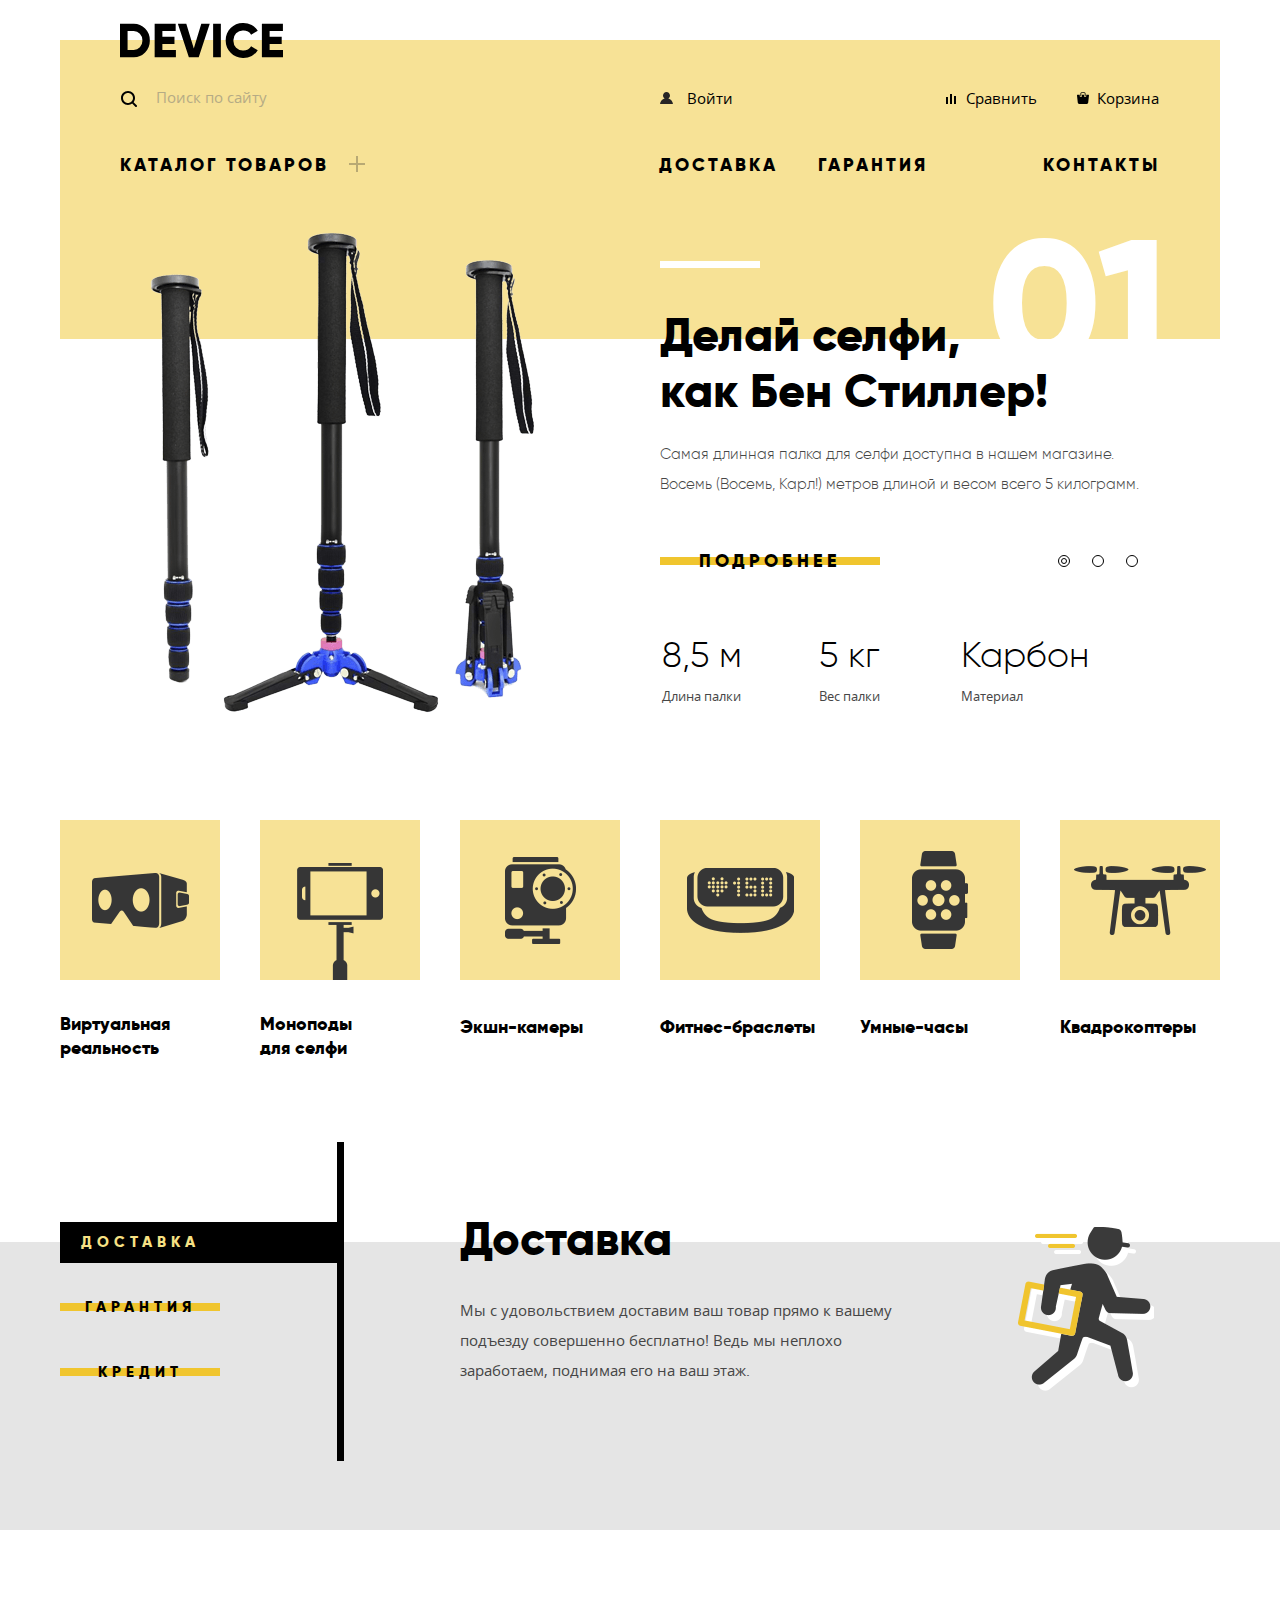
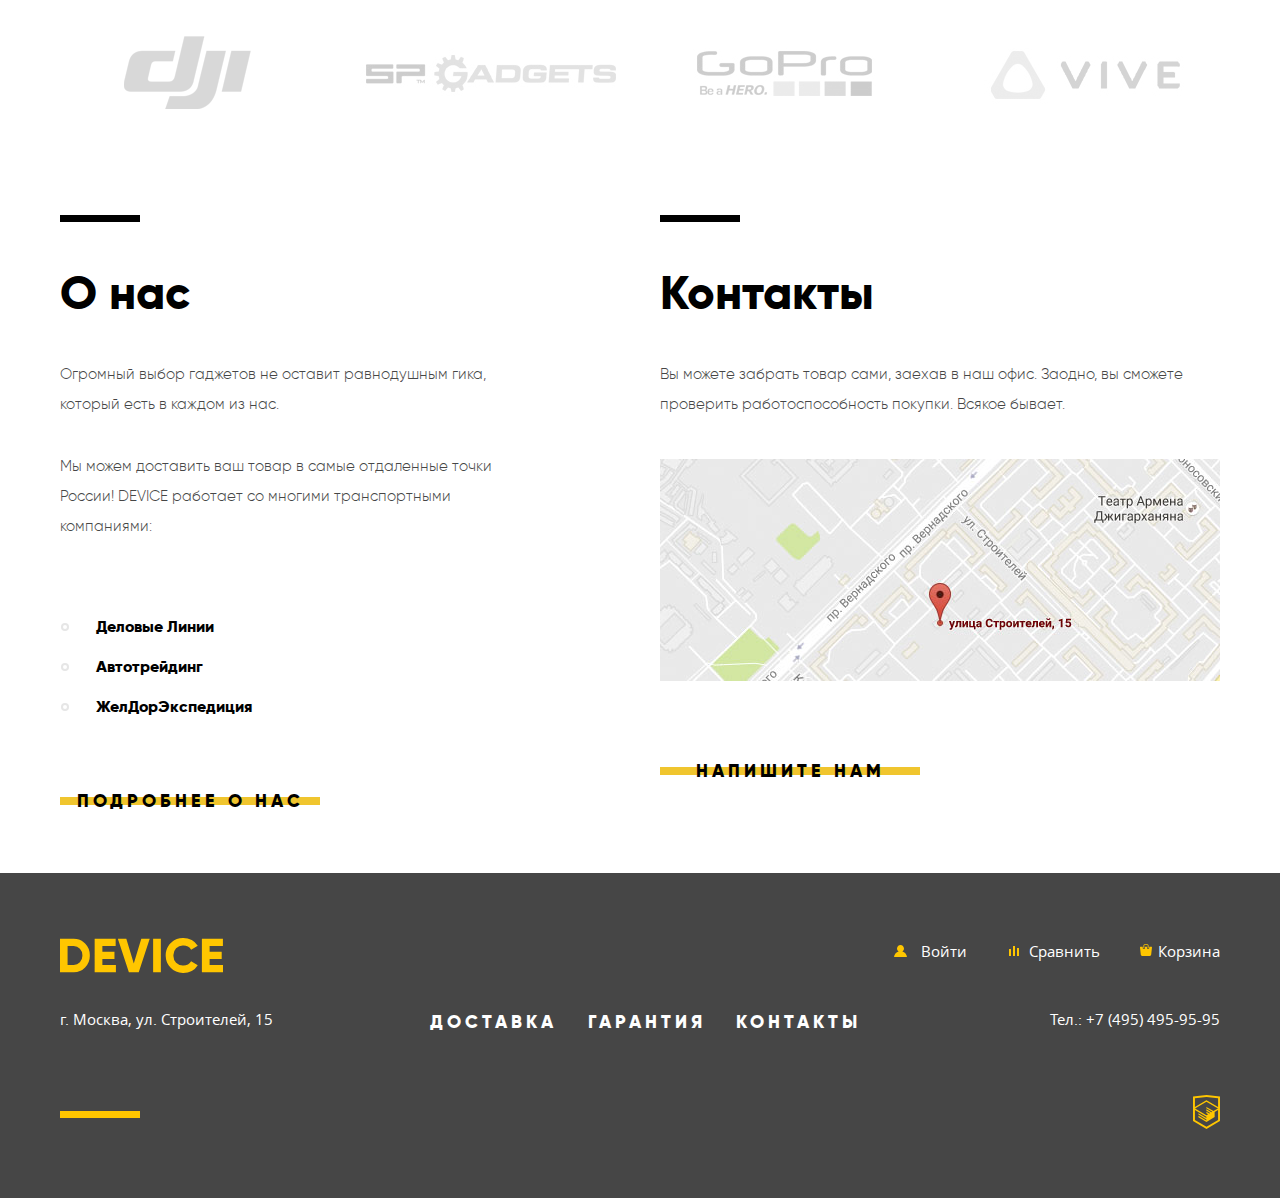
==== commit 260bc4e0: "Подогнанный под макет" ====
--- a/index.html
+++ b/index.html
@@ -29,7 +29,7 @@
               <div class="catalog-container">
                 <ul class="catalog-list">
                   <li><a href="#">Виртуальная реальность</a></li>
-                  <li><a href="#">Моноподы для селфи</a></li>
+                  <li><a href="inner.html">Моноподы для селфи</a></li>
                   <li><a href="#">Экшн-камеры</a></li>
                 </ul>
                 <ul class="catalog-list">
@@ -140,7 +140,7 @@
               <a href="#" class="catalog-link">Виртуальная реальность</a></li>
             <li class="catalog-item">
               <div class="catalog-img"></div>
-              <a href="#" class="catalog-link">Моноподы для селфи</a></li>
+              <a href="inner.html" class="catalog-link">Моноподы для селфи</a></li>
             <li class="catalog-item">
               <div class="catalog-img"></div>
               <a href="#" class="catalog-link">Экшн-камеры</a></li>
@@ -217,7 +217,7 @@
             <p class="text">Мы можем доставить ваш товар в самые отдаленные точки России! DEVICE работает со многими транспортными компаниями:</p>
             <h3 class="visually-hidden">Службы доставки</h3>
             <ul class="delserv-list">
-              <li><span class="bold-text">Деловые линии</span></li>
+              <li><span class="bold-text">Деловые Линии</span></li>
               <li><span class="bold-text">Автотрейдинг</span></li>
               <li><span class="bold-text">ЖелДорЭкспедиция</span></li>
             </ul>
@@ -286,10 +286,10 @@
           </div>
         </div>
           <label class="form-label" for="letter-input">Текст письма</label>
-          <textarea class="form-letter" id="letter-input" name="text" rows="8" placeholder="В свободной форме"></textarea>        
+          <textarea class="form-letter" id="letter-input" name="text" rows="7" placeholder="В свободной форме"></textarea>        
         <button class="stylized-elem" type="submit">Отправить</button>
       </form>
-      <button type="button" class="modal-close">"Закрыть"</button>
+      <button type="button" class="modal-close modal-writeus-close">"Закрыть"</button>
     </section>
     <script src="js/script.js"></script>
   </body>
--- a/css/style.css
+++ b/css/style.css
@@ -91,10 +91,10 @@
 
 .index-header {
 	position: relative;
-	min-height: 260px;
-	margin-top: 36px;
+	min-height: 264px;
+	margin-top: 40px;
 	padding: 0 60px;
-	padding-top: 40px;
+	padding-top: 35px;
 	background-color: #f7e296;
 }
 
@@ -116,7 +116,7 @@
 .index-header .container {
 	display: flex;
 	align-items: center;
-	margin-bottom: 25px;
+	margin-bottom: 28px;
 }
 
 .container-1 {
@@ -136,14 +136,14 @@
 	position: relative;
 	width: 440px;
 	height: 46px;
-	padding: 6px 40px;
+	padding: 6px 36px;
 	padding-right: 100px;
 	font-family: "open_sansregular", "Arial", sans-serif;
 	font-size: 15px;
 	line-height: 30px;
 	font-weight: 400;
 	color: #000000;
-	background: url(../img/search.svg) 4px 15px no-repeat, transparent;
+	background: url(../img/search.svg) 1px 16px no-repeat, transparent;
 	border: none;
 	border-bottom: 2px solid transparent;
 }
@@ -250,7 +250,7 @@
 	font: inherit;
 	position: relative;
 	padding: 7px 1px 7px 19px;
-	padding-left: 23px;
+	padding-left: 20px;
 	color: #000000;
 }
 
@@ -284,6 +284,7 @@
 	justify-content: space-between;
 	margin: 0;
 	padding: 0;
+	padding-top: 1px;
 	list-style: none;
 }
 
@@ -294,14 +295,14 @@
 	font-size: 18px;
 	line-height: 24px;
 	font-weight: 400;	
-	letter-spacing: 4px;
+	letter-spacing: 3px;
 	text-transform: uppercase;
 	color: #000000;
 }
 
 .nav-list .nav-item:nth-child(2) {
-	margin-left: auto;
-	margin-right: 38px;
+	margin-left: 270px;
+	margin-right: 15px;
 }
 
 .nav-list .nav-item:last-child {
@@ -310,7 +311,7 @@
 
 .nav-list .first-link {
 	position: relative;
-	padding-right: 32px;
+	padding-right: 36px;
 	cursor: pointer;
 }
 
@@ -349,7 +350,7 @@
 	left: -60px;
 	width: 1160px;
 	margin: 0;
-	padding: 0 59px 40px 59px;
+	padding: 8px 59px 33px 59px;
 	background: #f7e296;
 	z-index: 10;
 }
@@ -365,8 +366,9 @@
 }
 
 .catalog-list {
-	margin: 0;
-	margin-right: 60px;
+	min-width: 144px;
+	margin: 0;
+	margin-right: 56px;
 	padding: 0;
 	list-style: none;
 }
@@ -392,12 +394,12 @@
 
 .slider-wrapper {	
 	position: relative;
-	padding-top: 480px;
+	padding-top: 481px;
 }
 
 .slider {
 	position: absolute;
-	top: -95px;
+	top: -98px;
 	left: 20px;
 	width: 1160px;
 	min-height: 490px;
@@ -417,8 +419,21 @@
 	padding: 0 60px;
 }
 
+.slider-item:first-child .slider-img {
+	margin-left: 30px;
+	margin-top: -12px;
+}
+
+.slider-item:nth-child(2) .slider-img {
+	margin-left: 56px;
+}
+
 .slider-item:last-child .slider-img	{
-	padding-top: 45px;
+	padding-top: 53px;
+}
+
+.slider-item:last-child {
+	padding-left: 31px;
 }
 
 .slider-content	{
@@ -439,8 +454,8 @@
 
 .slide-number {
 	position: absolute;
-	top: -30px;
-	right: -5px;
+	top: -25px;
+	right: -9px;
 	margin: 0;
 	padding: 0;
 	font-family: "gilroyextrabold", "Arial", sans-serif;
@@ -452,9 +467,8 @@
 
 .slider-controls {
 	position: absolute;
-	bottom: 165px;
-	right: 80px;
-	/* z-index: 1; */
+	bottom: 151px;
+	right: 82px;
 }
 
 .slider-indicator {
@@ -491,14 +505,14 @@
 }
 
 .slider-indicator:not(:last-child) {
-	margin-right: 20px;
+	margin-right: 18px;
 }
 
 .lead-text {
 	position: relative;
 	margin: 0;
-	margin-top: 60px;
-	margin-bottom: 20px;
+	margin-top: 67px;
+	margin-bottom: 19px;
 	padding: 0;
 	font-family: "gilroyextrabold", "Arial", sans-serif;
 	font-size: 47px;
@@ -508,11 +522,19 @@
 }
 
 .slider-text {
-	width: 480px;
-	margin: 0;
-	margin-bottom: 35px;
+	width: 490px;
+	margin: 0;
+	margin-bottom: 42px;
 	padding: 0;
 	font-family: "gilroylight", "Arial", sans-serif;
+}
+
+.slider-item:nth-child(2) .slider-text {
+	width: 450px;
+}
+
+.slider-item:last-child .slider-text {
+	width: 465px;
 }
 
 .slider-tabl-row:first-child {
@@ -524,7 +546,7 @@
 }
 
 .slider-tabl {
-	margin-top: 65px;
+	margin-top: 48px;
 }
 
 .slider-tabl td {
@@ -541,7 +563,7 @@
 
 .slider-tabl-row td:first-child,
 .slider-tabl-row td:last-child {
-	width: 160px;
+	width: 155px;
 }
 
 .slider-tabl-row td:nth-child(2) {
@@ -552,7 +574,7 @@
 	display: flex;
 	flex-wrap: wrap;
 	margin: 0;
-	margin-bottom: 80px;
+	margin-bottom: 44px;
 	padding: 0;
 	list-style: none;
 }
@@ -569,7 +591,7 @@
 	width: 160px;
 	min-height: 160px; 
 	margin: 0;
-	margin-bottom: 30px;
+	margin-bottom: 32px;
 	padding: 0;
 	background: #f7e296;
 }
@@ -579,6 +601,7 @@
 }
 
 .catalog-item .catalog-link {
+	display: inline-block;
 	margin: 0;
 	padding: 0;
 	font-family: "gilroyextrabold", "Arial", sans-serif;
@@ -586,6 +609,10 @@
 	line-height: 24px;
 	font-weight: 400;
 	color: #000000;
+}
+
+.catalog-item:nth-child(2) .catalog-link {
+	width: 120px;
 }
 
 .catalog-item .catalog-img::before {
@@ -604,7 +631,7 @@
 
 .catalog-item:nth-child(2) .catalog-img::before {
 	content: "";
-	background: url(../img/popular-2.png) center center no-repeat;
+	background: url(../img/popular-2.png) center bottom no-repeat;
 }
 
 .catalog-item:nth-child(3) .catalog-img::before {
@@ -646,7 +673,7 @@
 
 .service {
 	min-height: 400px;
-	margin-bottom: 90px;
+	margin-bottom: 82px;
 	background: linear-gradient(to bottom, transparent 100px, #e5e5e5 100px, #e5e5e5 388px, transparent 388px);
 }
 
@@ -659,14 +686,14 @@
 	box-sizing: border-box;
 	width: 284px;
 	margin: 0;
-	padding: 80px 0 70px 0;
+	padding: 80px 0 44px 0;
 	border-right: 7px solid #000000;
 	list-style: none;
 }
 
 .service-slider .service-slider-item {
 	margin: 0;
-	margin-bottom: 20px;
+	margin-bottom: 24px;
 	padding: 0;
 }
 
@@ -676,12 +703,12 @@
 	min-width: 160px;
 	margin: 0;
 	padding: 0;
-	padding: 8px 0 8px 0;
+	padding: 9px 0 8px 0;
 	font-family: "gilroyextrabold", "Arial", sans-serif;
 	font-size: 15px;
 	line-height: 24px;
 	font-weight: 400;
-	letter-spacing: 4px;
+	letter-spacing: 5px;
 	text-align: center;
 	text-transform: uppercase;
 	background: transparent;
@@ -755,12 +782,12 @@
 	width: 760px;
 	margin: 0;
 	padding: 0;
-	padding-top: 70px;
+	padding-top: 74px;
 }
 
 .title {
 	margin: 0;
-	margin-bottom: 32px;
+	margin-bottom: 31px;
 	padding: 0;
 	font-family: "gilroyextrabold", "Arial", sans-serif;
 	font-size: 47px;
@@ -770,7 +797,7 @@
 }
 
 .service-slide .service-text {
-	width: 445px;
+	width: 450px;
 	margin: 0;
 	padding: 0;
 	font-size: 15px;
@@ -778,16 +805,20 @@
 	color: #464646;
 }
 
+.service-slide-3 .service-text {
+	width: 440px;
+}
+
 .service-slide-1 {
- background: url(../img/delivery.png) 560px center no-repeat;
+ background: url(../img/delivery.png) 558px 85px no-repeat;
 }
 
 .service-slide-2 {
-	background: url(../img/warranty.png) 535px center no-repeat;
+	background: url(../img/warranty.png) 541px 61px no-repeat;
 }
 
 .service-slide-3 {
-	background: url(../img/credit.png) 530px center no-repeat;
+	background: url(../img/credit.png) 530px 60px no-repeat;
 }
 
 .toggle-1:checked ~ .service-slide-1,
@@ -800,7 +831,7 @@
 	display: flex;
 	justify-content: space-between;
 	margin: 0;
-	margin-bottom: 90px;
+	margin-bottom: 82px;
 	padding: 0;
 	list-style: none;
 }
@@ -834,6 +865,10 @@
 	position: relative;
 	display: flex;
 	/* justify-content: space-between; */
+}
+
+.info-container .title {
+	margin-bottom: 41px;
 }
 
 .about {
@@ -854,7 +889,7 @@
 
 .text {
 	margin: 0;
-	margin-bottom: 30px;
+	margin-bottom: 32px;
 	padding: 0;
 	font-family: "gilroylight", "Arial", sans-serif;
 	font-size: 15px;
@@ -862,8 +897,12 @@
 	color: #464646;
 }
 
+.about .text:first-of-type {
+	width: 470px;
+}
+
 .delserv-list {
-	margin: 50px 0 60px 0;
+	margin: 66px 0 54px 0;
 	padding: 0;
 	list-style: none;
 }
@@ -871,9 +910,8 @@
 .delserv-list li {
 	position: relative;
 	margin: 0;
-	margin-bottom: 3px;
-	padding: 0;
-	padding-left: 35px;
+	padding: 0;
+	padding-left: 36px;
 }
 
 .delserv-list li::before {
@@ -952,21 +990,6 @@
 	height: 20px;
 }
 
-/* @keyframes shake {
-	0%, 100% {
-		-webkit-transform: translateX(0px);
-		        transform: translateX(0px);
-	}
-	10%, 30%, 50%, 70%, 90% {
-		-webkit-transform: translateX(10px);
-		        transform: translateX(10px);
-	} 
-	20%, 40%, 60%, 80% {
-		-webkit-transform: translateX(-10px);
-		        transform: translateX(-10px);
-	}
-} */
-
 .slider-item .stylized-elem {
 	min-width: 220px;
 }
@@ -987,7 +1010,7 @@
 .contacts {
 	position: relative;
 	width: 560px;
-	margin-bottom: 75px;
+	margin-bottom: 82px;
 	margin-left: auto;
 	padding-top: 55px;
 }
@@ -1003,13 +1026,13 @@
 }
 
 .contacts .text:last-of-type{
-	margin-bottom: 35px;
+	margin-bottom: 40px;
 }
 
 .minimap {
 	width: 560px;
 	height: 222px;
-	margin-bottom: 69px;
+	margin-bottom: 70px;
 	background: url(../img/map.jpg) no-repeat;
 	cursor: pointer;
 }
@@ -1044,6 +1067,7 @@
 	margin: 0;
 	margin-left: -480px;
 	padding: 80px 100px;
+	padding-top: 87px;
 	background: #ffffff;
 }
 
@@ -1106,7 +1130,6 @@
 
 .form-label {
 	margin: 0;
-	margin-bottom: 8px;
 	padding: 0;
 	font-family: "gilroyextrabold", "Arial", sans-serif;
 	font-size: 18px;
@@ -1119,7 +1142,8 @@
 	box-sizing: border-box;
 	width: 360px;
 	margin: 0;
-	margin-bottom: 35px;
+	margin-bottom: 31px;
+	margin-top: 5px;
 	padding: 15px 20px;
 	font-family: inherit;
 	font-size: 14px;
@@ -1135,7 +1159,8 @@
 	width: 100%;
 	min-height: 155px;
 	margin: 0;
-	margin-bottom: 50px;
+	margin-bottom: 30px;
+	margin-top: 5px;
 	padding: 15px 20px;
 	font-family: inherit;
 	font-size: 14px;
@@ -1165,13 +1190,13 @@
 
 .modal-map {
 	/* position: absolute; */
-	top: 50px;
+	top: 35px;
 	left: 50%;
 	margin: 0;
 	margin-left: -480px;
 	padding: 0;
 	width: 960px;
-	min-height: 560px;
+	height: 560px;
 	background: url(../img/map-big.png) no-repeat;
 	overflow: hidden;
 }
@@ -1188,6 +1213,7 @@
 
 .footer {
 	padding: 65px 0;
+	padding-bottom: 60px;
 	background-color: #464646; 
 }
 
@@ -1208,6 +1234,7 @@
 	display: flex;
 	justify-content: space-between;
 	min-width: 326px;
+	margin-top: -2px;
 }
 
 .enter-list {
@@ -1223,12 +1250,12 @@
 
 .compare-footer {
 	position: relative;
-	padding-left: 20px;
+	padding-left: 24px;
 }
 
 .cart-footer {
 	position: relative;
-	padding-left: 25px;
+	padding-left: 21px;
 }
 
 .enter-footer::before {
@@ -1244,8 +1271,8 @@
 .compare-footer::before {
 	content: "";
 	position: absolute;
-	top: 11px;
-	left: 0;
+	top: 10px;
+	left: 4px;
 	width: 10px;
 	height: 10px;
 	background: url(../img/compare-footer.svg) no-repeat;
@@ -1254,8 +1281,8 @@
 .cart-footer::before {
 	content: "";
 	position: absolute;
-	top: 9px;
-	left: 0;
+	top: 8px;
+	left: 3px;
 	width: 12px;
 	height: 12px;
 	background: url(../img/cart-footer.svg) no-repeat;
@@ -1281,19 +1308,25 @@
 	display: flex;	
 	align-items: center;
 	flex-wrap: wrap;
+	margin-bottom: 54px;
+}
+
+.center-row address {
+	margin-top: -6px;
+}
+
+.tel {
+	margin-left: auto;
+	margin-top: -6px;
+	x-ms-format-detection: none;
+}
+
+.footer-nav {
+	display: flex;
 	justify-content: space-between;
-	margin-bottom: 65px;
-}
-
-.tel {
-	x-ms-format-detection: none;
-}
-
-.footer-nav {
-	display: flex;
-	justify-content: space-between;
-	width: 440px;
-	margin: 0;
+	width: 431px;
+	margin: 0;
+	margin-left: 157px;
 	padding: 0;
 	letter-spacing: 4px;
 	list-style: none;
@@ -1319,7 +1352,7 @@
 
 .bottom-row {
 	display: flex;
-	justify-content: space-between;
+	/* justify-content: space-between; */
 	flex-wrap: wrap;
 	align-items: center;
 	margin: 0;
@@ -1335,9 +1368,9 @@
 .social-list {
 	display: flex;
 	justify-content: space-between;
-	width: 145px;
-	margin: 0;
-	margin-left: -15px;
+	width: 143px;
+	margin: 0;
+	margin-left: 428px;
 	padding: 0;	
 	list-style: none;
 }
@@ -1404,6 +1437,11 @@
 	opacity: 0.3;
 }
 
+.academy-logo {
+	margin-left: auto;
+	margin-top: 4px;
+}
+
 .academy-logo:hover,
 .academy-logo:focus {
 	opacity: 0.6;
@@ -1422,16 +1460,17 @@
 .inner-header {
 	position: relative;
 	min-height: 120px;
-	margin-top: 36px;
+	margin-top: 40px;
 	padding: 0 60px;
-	padding-top: 40px;
+	padding-top: 35px;
+	padding-bottom: 31px;
 	background-color: #f7e296;
 }
 
 .inner-header .container {
 	display: flex;
 	align-items: center;
-	margin-bottom: 25px;
+	margin-bottom: 28px;
 }
 
 .user-list {
@@ -1449,7 +1488,7 @@
 	position: relative;
 	/* min-width: 143px; */
 	padding: 0 10px 0 19px;
-	padding-left: 27px;
+	padding-left: 24px;
 	color: #000000;
 }
 
@@ -1457,7 +1496,7 @@
 	content: "";
 	position: absolute;
 	top: 9px;
-	left: 0;
+	left: 1px;
 	width: 13px;
 	height: 12px;
 	background: url(../img/user.svg) no-repeat;
@@ -1488,7 +1527,7 @@
 }
 
 .page-title {
-	margin: 30px 0;
+	margin: 38px 0;
 	margin-bottom: 20px;
 	margin-left: 60px;
 	padding: 0;
@@ -1502,7 +1541,7 @@
 .breadcrumbs {
 	display: flex;
 	margin: 0;
-	margin-bottom: 45px;
+	margin-bottom: 43px;
 	margin-left: 60px;
 	padding: 0;
 	list-style: none;
@@ -1526,6 +1565,11 @@
 	background: url(../img/nav-arrow.png) no-repeat;
 }
 
+.breadcrumbs li:nth-child(2) {
+  margin-right: 16px;
+	padding-right: 19px;
+}
+
 .breadcrumbs-link {
 	margin: 0;
 	padding: 0;
@@ -1612,16 +1656,14 @@
 .filter-form {
 	width: 200px;
 	margin: 0;
-	margin-left: auto;
-	padding: 0;
-	padding-top: 70px;
-	padding-right: 68px;
-	padding-left: 60px;
+	margin-left: 56px;
+	padding: 0;
+	padding-top: 69px;
 }
 
 .filter-form fieldset {
 	margin: 0;
-	margin-bottom: 35px;
+	margin-bottom: 26px;
 	padding: 0;
 	border: none;
 }
@@ -1713,6 +1755,8 @@
 .checkbox-list {
 	margin: 0;
 	padding: 0;
+	padding-top: 17px;
+	padding-bottom: 5px;
 	list-style: none;
 }
 
@@ -1754,6 +1798,8 @@
 .radio-list {
 	margin: 0;
 	padding: 0;
+	padding-top: 17px;
+	padding-bottom: 5px;
 	list-style: none;
 }
 
@@ -1816,14 +1862,13 @@
 
 .sort-container {
 	display: flex;
-	/* width: 832px; */
 	padding: 23px 0 22px 0;
 	background: #ebebeb;
 }
 
 .sort-title {
 	margin-right: 55px;
-	margin-left: 72px;
+	margin-left: 71px;
 }
 
 .sort-list {
@@ -1861,7 +1906,7 @@
 	display: flex;
 	justify-content: space-between;
 	align-items: center;
-	width: 40px;
+	width: 43px;
 	margin-left: auto;
 }
 
@@ -1871,6 +1916,7 @@
 	width: 0;
 	height: 0;
 	font-size: 0;
+	background: transparent;
 	border: none;
 	border-bottom: 10px solid #d3d2d2;
 	border-left: 5px solid transparent;
@@ -1878,6 +1924,7 @@
 }
 
 .arrow-down {
+	margin-left: 20px;
 	transform: rotate(180deg);
 }
 
@@ -1899,9 +1946,10 @@
 	flex-wrap: wrap;
 	width: 800px;
 	margin: 0;
-	margin-left: 32px;
+	margin-left: 30px;
 	margin-bottom: 35px;
 	padding: 0;
+	padding-top: 25px;
 	list-style: none;
 }
 
@@ -1915,8 +1963,8 @@
 .products-list .new::before {
 	content: "NEW";
 	position: absolute;
-	top: 30px;
-	right: 30px;
+	top: 31px;
+	right: 23px;
 	padding: 15px 14px;
 	font-family: "gilroyextrabold", "Arial", sans-serif;
 	font-size: 14px;
@@ -1932,7 +1980,7 @@
 	display: flex;
 	margin: 0;
 	padding: 0;
-	padding-top: 15px;
+	padding-top: 24px;
 }
 
 .product-name {
@@ -1970,7 +2018,7 @@
 	width: 100%;
 	height: 380px;
 	padding: 0 80px;
-	padding-top: 35px;
+	padding-top: 44px;
 	background: rgba(238, 238, 238, 0.6);
 }
 
@@ -1980,6 +2028,7 @@
 
 .hover-overlay-text {
 	margin: 0 auto;
+	margin-top: 4px;
 	padding: 0;
 	font: inherit;
 	font-size: 13px;
@@ -1988,6 +2037,7 @@
 	color: rgba(0, 0, 0, 0.5);
 	border: none;
 	background: transparent;
+	cursor: pointer;
 }
 
 .hover-overlay-text:hover,
@@ -2011,16 +2061,17 @@
 
 .page-control-button {
 	margin: 0;
-	padding: 25px 30px;
+	padding: 23px 29px;
 	font-family: "gilroyextrabold", "Arial", sans-serif;
 	font-size: 16px;
 	line-height: 24px;
-	letter-spacing: 2px;
+	letter-spacing: 3px;
 	font-weight: 400;
 	text-transform: uppercase;
 	color: #000000;
 	background: transparent;
 	border: none;
+	cursor: pointer;
 }
 
 .page-control-button:hover,
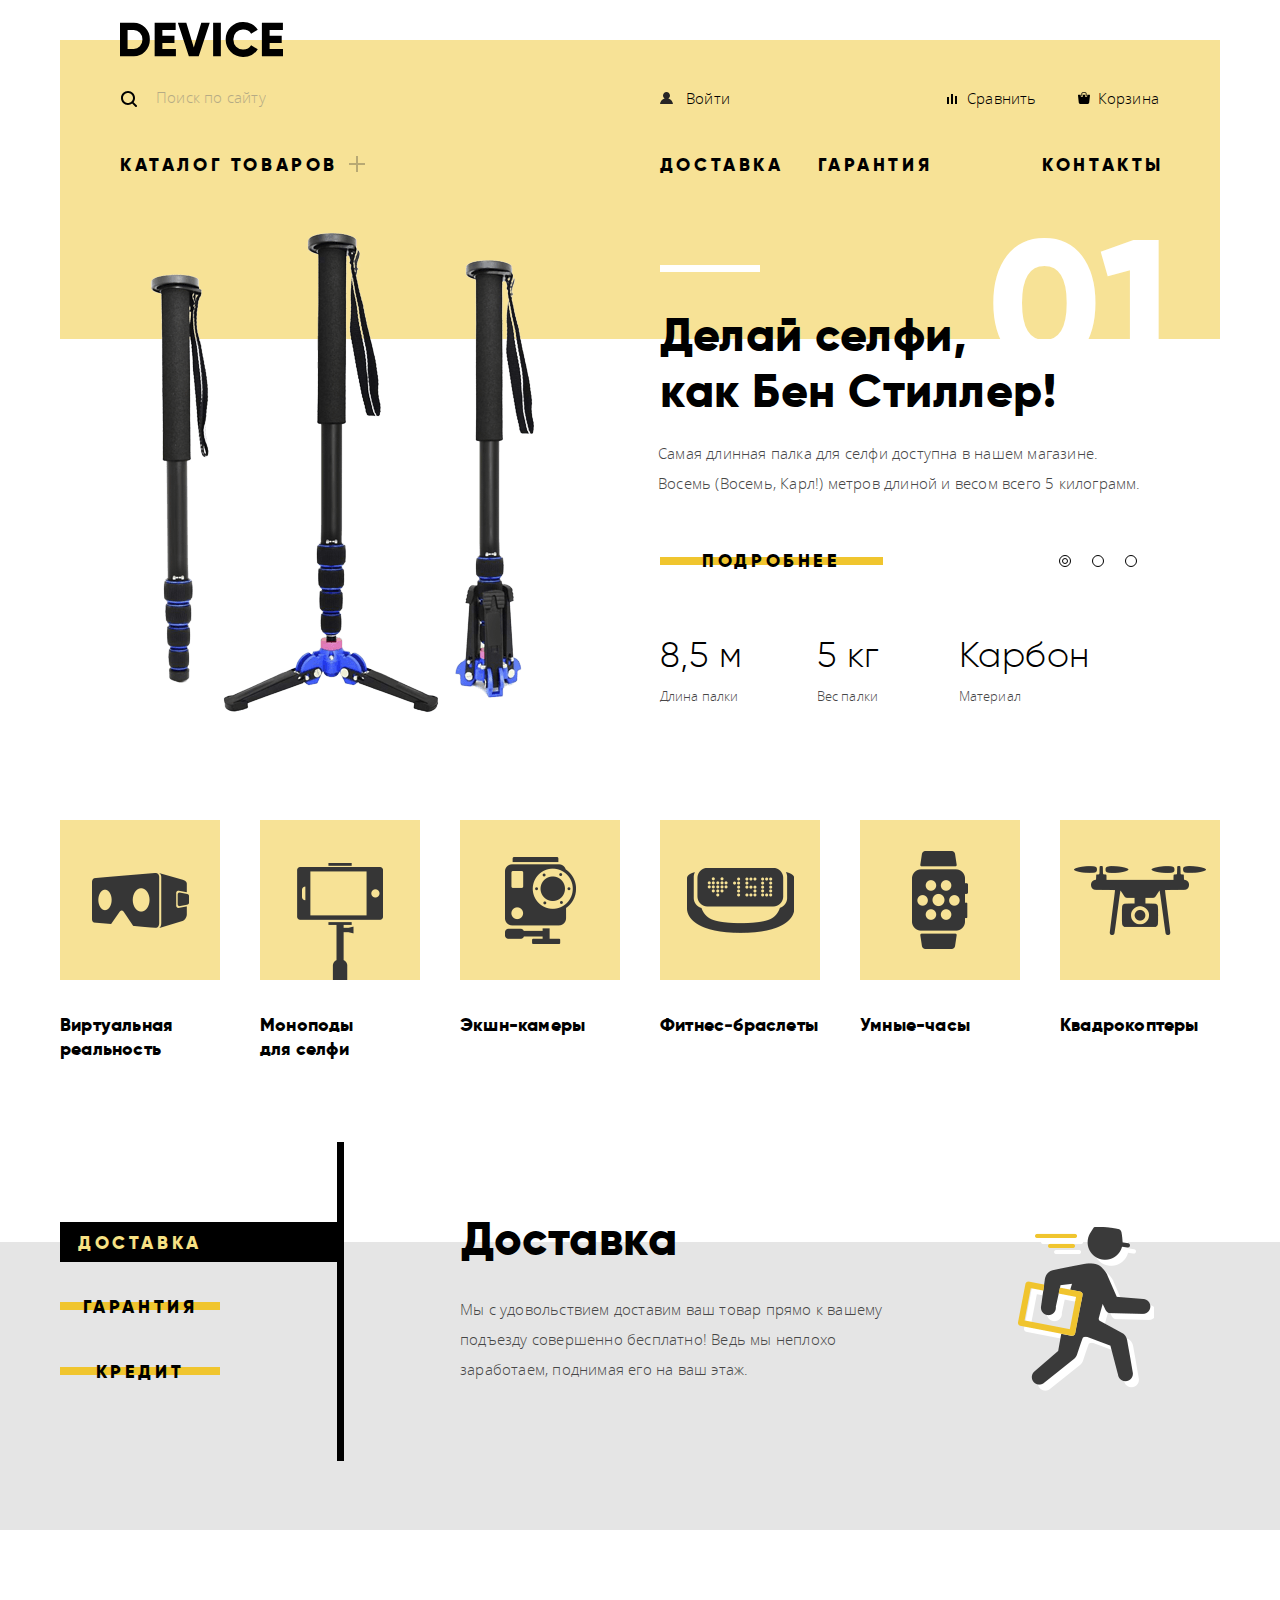
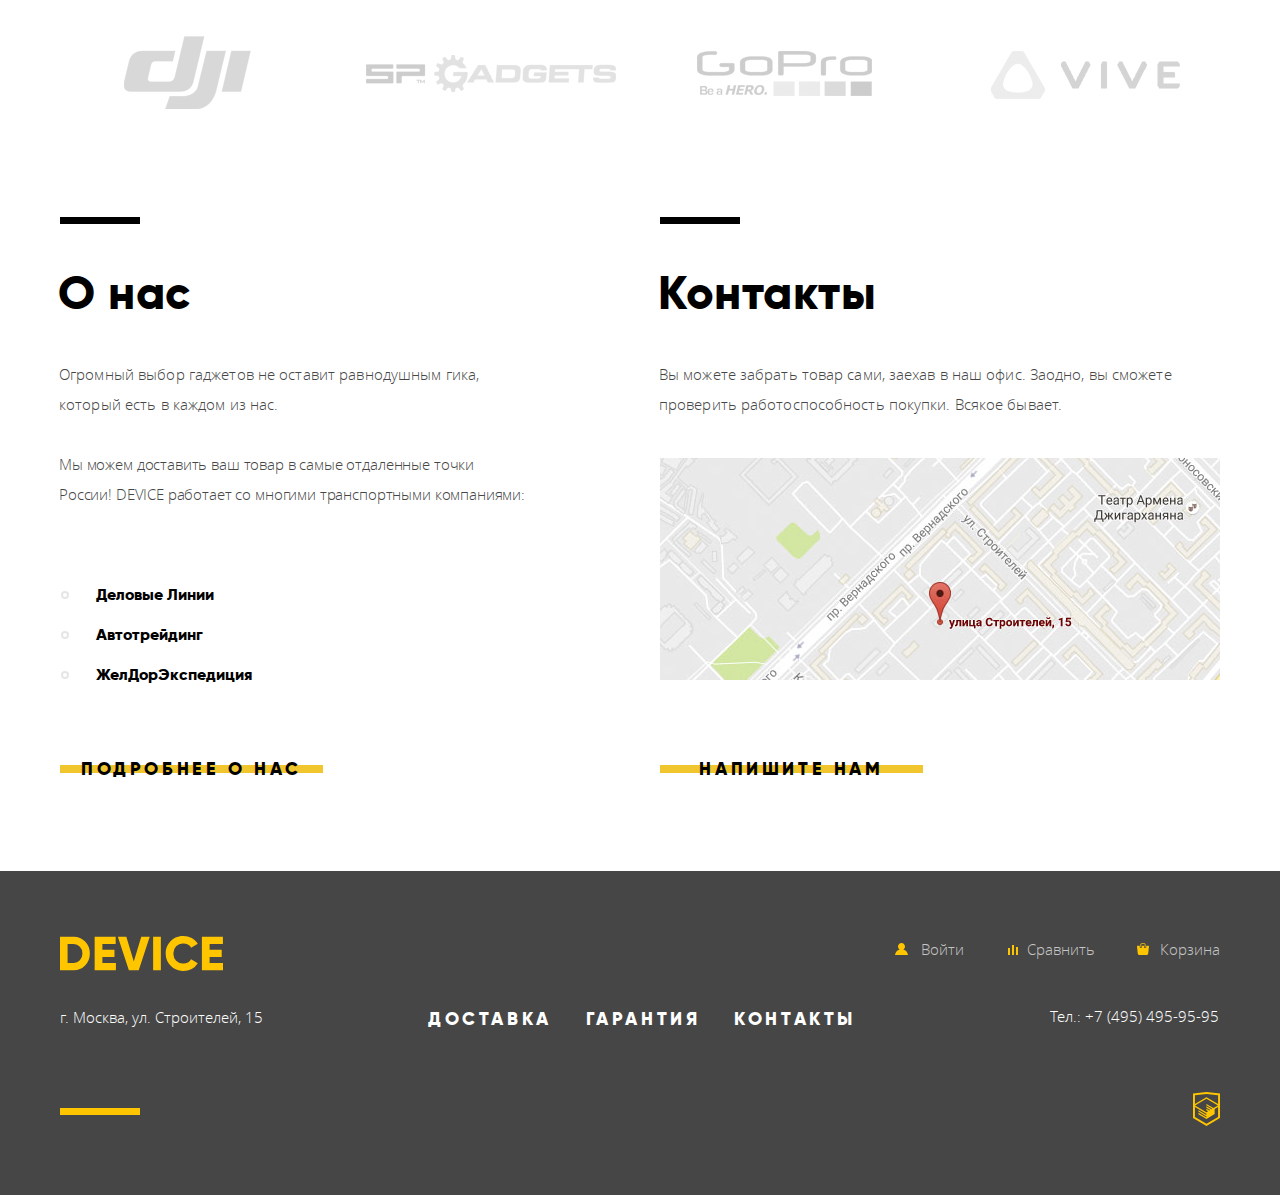
==== commit 3acfac16: "До изменения сетки каталога" ====
--- a/index.html
+++ b/index.html
@@ -4,17 +4,17 @@
     <meta charset="utf-8">
     <meta name="format-detection" content="telephone=no">
     <title>HTML Academy: Девайс</title>
-    <link rel="stylesheet" href="css/normalize.css">
+    <link rel="stylesheet" href="css/normalize.min.css">
     <link rel="stylesheet" href="css/style.css">
   </head>
   <body class="index-body">
-    <div class="wrapper">
+    <div class="wrapper header-back">
       <header class="index-header">
         <a class="logo"><img src="img/logo.svg" alt="Логотип магазина Device" width="163" height="35"></a>
         <div class="container">
           <div class="search-container">
             <label class="visually-hidden" for="search">Поиск по сайту</label>
-            <input class="search" id="search" type="text" placeholder="Поиск по сайту"><!--
+            <input class="search" id="search" type="search" placeholder="Поиск по сайту"><!--
             --><a href="#" class="search-button">Найти</a>
           </div>
           <div class="container-1">
@@ -25,7 +25,7 @@
         </div>
         <nav class="main-nav">
           <ul class="nav-list">
-            <li class="nav-item"><a class="first-link">Каталог товаров</a>
+            <li class="nav-item"><a href="#" class="first-link">Каталог товаров</a>
               <div class="catalog-container">
                 <ul class="catalog-list">
                   <li><a href="#">Виртуальная реальность</a></li>
@@ -47,146 +47,175 @@
           </ul>
         </nav>
       </header>
+      <h1 class="visually-hidden">Интернет-магазин Device</h1>        
+      <section class="slider"> 
+        <h2 class="visually-hidden">Популярные товары</h2>
+        <input type="radio" class="visually-hidden" id="slide-1" name="popular" checked>
+        <input type="radio" class="visually-hidden" id="slide-2" name="popular">
+        <input type="radio" class="visually-hidden" id="slide-3" name="popular">
+        <ul class="slider-list">
+          <li class="slider-item">
+            <img class="slider-img" src="img/slider-1.png" alt="Палка для селфи" width="384" height="486">
+            <div class="slider-content">
+              <span class="slide-number">01</span>
+              <p class="lead-text">Делай селфи,<br>как Бен Стиллер! </p>
+              <p class="slider-text">Самая длинная палка для селфи доступна в нашем магазине. Восемь (Восемь, Карл!) метров длиной и весом всего 5 килограмм.</p>
+              <div class="slider-custom">
+                <a href="#" class="stylized-elem">Подробнее</a>
+                <div class="slider-controls">
+                  <label for="slide-1" class="slider-indicator">Первый слайд</label>
+                  <label for="slide-2" class="slider-indicator">Второй слайд</label>
+                  <label for="slide-3" class="slider-indicator">Третий слайд</label>
+                </div>
+              </div>
+              <table class="slider-tabl">
+                <tbody>
+                  <tr class="slider-tabl-row">
+                    <td>8,5 м</td>
+                    <td>5 кг</td>
+                    <td>Карбон</td>
+                  </tr>
+                  <tr class="slider-tabl-row">
+                    <td>Длина палки</td>
+                    <td>Вес палки</td>
+                    <td>Материал</td>
+                  </tr>
+                </tbody>
+              </table>
+            </div>
+          </li>
+          <li class="slider-item">
+            <img class="slider-img" src="img/slider-2.png" alt="Фитнес-браслет" width="345" height="485">
+            <div class="slider-content">
+              <span class="slide-number">02</span>
+              <p class="lead-text">Худеем<br>правильно! </p>
+              <p class="slider-text">Мотивирующие фитнес-браслеты помогут найти в себе силы не пропускать занятия и соблюдать диету.</p>
+              <div class="slider-custom">
+                <a href="#" class="stylized-elem">Подробнее</a>
+                <div class="slider-controls">
+                  <label for="slide-1" class="slider-indicator">Первый слайд</label>
+                  <label for="slide-2" class="slider-indicator">Второй слайд</label>
+                  <label for="slide-3" class="slider-indicator">Третий слайд</label>
+                </div>
+              </div>
+              <table class="slider-tabl">
+                <tbody>
+                  <tr class="slider-tabl-row">
+                    <td>48 часов</td>
+                  </tr>
+                  <tr class="slider-tabl-row">
+                    <td>Без подзарядки</td>
+                  </tr>
+                </tbody>
+              </table>
+            </div>
+          </li>
+          <li class="slider-item">
+            <img class="slider-img" src="img/slider-3.png" alt="Фитнес-браслет" width="526" height="334">
+            <div class="slider-content">   
+              <span class="slide-number">03</span>               
+              <p class="lead-text">Порхает как бабочка, жалит как пчела!</p>
+              <p class="slider-text">Этот обычный, на первый взгляд, квадрокоптер оснащен мощным лазером, замаскированным под стандартную камеру.</p>
+              <div class="slider-custom">
+                <a href="#" class="stylized-elem">Подробнее</a>
+                <div class="slider-controls">
+                  <label for="slide-1" class="slider-indicator">Первый слайд</label>
+                  <label for="slide-2" class="slider-indicator">Второй слайд</label>
+                  <label for="slide-3" class="slider-indicator">Третий слайд</label>
+                </div>
+              </div>
+              <table class="slider-tabl">
+                <tbody>
+                  <tr class="slider-tabl-row">
+                    <td>800 м</td>
+                    <td>50 м</td>
+                  </tr>
+                  <tr class="slider-tabl-row">
+                    <td>Дальность полета</td>
+                    <td>Радиус поражения</td>
+                  </tr>
+                </tbody>
+              </table>
+            </div>  
+          </li>
+        </ul>
+      </section>
     </div>
-    <main>
-      <div class="wrapper slider-wrapper">        
-        <h1 class="visually-hidden">Интернет-магазин Device</h1>        
-          <section class="slider"> 
-            <h2 class="visually-hidden">Популярные товары</h2>
-            <input type="radio" class="visually-hidden" id="slide-1" name="popular" checked>
-            <input type="radio" class="visually-hidden" id="slide-2" name="popular">
-            <input type="radio" class="visually-hidden" id="slide-3" name="popular">
-            
-            <ul class="slider-list">
-              <li class="slider-item">
-                <img class="slider-img" src="img/slider-1.png" alt="Палка для селфи" width="384" height="486">
-                <div class="slider-content">
-                  <span class="slide-number">01</span>
-                  <p class="lead-text">Делай селфи,<br>как Бен Стиллер! </p>
-                  <p class="slider-text">Самая длинная палка для селфи доступна в нашем магазине. Восемь (Восемь, Карл!) метров длиной и весом всего 5 килограмм.</p>
-                  <a href="#" class="stylized-elem">Подробнее</a>
-                  <table class="slider-tabl">
-                    <tbody>
-                      <tr class="slider-tabl-row">
-                        <td>8,5 м</td>
-                        <td>5 кг</td>
-                        <td>Карбон</td>
-                      </tr>
-                      <tr class="slider-tabl-row">
-                        <td>Длина палки</td>
-                        <td>Вес палки</td>
-                        <td>Материал</td>
-                      </tr>
-                    </tbody>
-                  </table>
-                </div>
-              </li>
-              <li class="slider-item">
-                <img class="slider-img" src="img/slider-2.png" alt="Фитнес-браслет" width="345" height="485">
-                <div class="slider-content">
-                  <span class="slide-number">02</span>
-                  <p class="lead-text">Худеем<br>правильно! </p>
-                  <p class="slider-text">Мотивирующие фитнес-браслеты помогут найти в себе силы не пропускать занятия и соблюдать диету.</p>
-                  <a href="#" class="stylized-elem">Подробнее</a>
-                  <table class="slider-tabl">
-                    <tbody>
-                      <tr class="slider-tabl-row">
-                        <td>48 часов</td>
-                      </tr>
-                      <tr class="slider-tabl-row">
-                        <td>Без подзарядки</td>
-                      </tr>
-                    </tbody>
-                  </table>
-                </div>
-              </li>
-              <li class="slider-item">
-                <img class="slider-img" src="img/slider-3.png" alt="Фитнес-браслет" width="526" height="334">
-                <div class="slider-content">   
-                  <span class="slide-number">03</span>               
-                  <p class="lead-text">Порхает как бабочка, жалит как пчела!</p>
-                  <p class="slider-text">Этот обычный, на первый взгляд, квадрокоптер оснащен мощным лазером, замаскированным под стандартную камеру.</p>
-                  
-                  <a href="#" class="stylized-elem">Подробнее</a>
-                  <table class="slider-tabl">
-                    <tbody>
-                      <tr class="slider-tabl-row">
-                        <td>800 м</td>
-                        <td>50 м</td>
-                      </tr>
-                      <tr class="slider-tabl-row">
-                        <td>Дальность полета</td>
-                        <td>Радиус поражения</td>
-                      </tr>
-                    </tbody>
-                  </table>
-                </div>  
-              </li>
-            </ul>
-            <div class="slider-controls">
-              <label for="slide-1" class="slider-indicator">Первый слайд</label>
-              <label for="slide-2" class="slider-indicator">Второй слайд</label>
-              <label for="slide-3" class="slider-indicator">Третий слайд</label>
-            </div>
-          </section>
-
-        </div>
+      <main>
         <div class="wrapper">
         <section class="goods">
           <h2 class="visually-hidden">Каталог товаров</h2>
           <ul class="catalog">
             <li class="catalog-item">
-              <div class="catalog-img"></div>
-              <a href="#" class="catalog-link">Виртуальная реальность</a></li>
-            <li class="catalog-item">
-              <div class="catalog-img"></div>
-              <a href="inner.html" class="catalog-link">Моноподы для селфи</a></li>
-            <li class="catalog-item">
-              <div class="catalog-img"></div>
-              <a href="#" class="catalog-link">Экшн-камеры</a></li>
-            <li class="catalog-item">
-              <div class="catalog-img"></div>
-              <a href="#" class="catalog-link">Фитнес-браслеты</a></li>
-            <li class="catalog-item">
-              <div class="catalog-img"></div>
-              <a href="#" class="catalog-link">Умные-часы</a></li>
-            <li class="catalog-item">
-              <div class="catalog-img"></div>
-              <a href="#" class="catalog-link">Квадрокоптеры</a></li>
+              <a class="catalog-wrapper-link" href="#">
+              <span class="catalog-img"></span>
+              <span class="catalog-name">Виртуальная реальность</span>
+            </a>
+            </li>
+            <li class="catalog-item">
+              <a class="catalog-wrapper-link" href="inner.html">
+              <span class="catalog-img"></span>
+              <span class="catalog-name">Моноподы для селфи</span>
+            </a>
+            </li>
+            <li class="catalog-item">
+              <a class="catalog-wrapper-link" href="#">
+              <span class="catalog-img"></span>
+              <span class="catalog-name">Экшн-камеры</span>
+            </a>
+            </li>
+            <li class="catalog-item">
+              <a class="catalog-wrapper-link" href="#">
+              <span class="catalog-img"></span>
+              <span class="catalog-name">Фитнес&#8209;браслеты</span>
+            </a>
+            </li>
+            <li class="catalog-item">
+              <a class="catalog-wrapper-link" href="#">
+              <span class="catalog-img"></span>
+              <span class="catalog-name">Умные-часы</span>
+            </a>
+            </li>
+            <li class="catalog-item">
+              <a class="catalog-wrapper-link" href="#">
+              <span class="catalog-img"></span>
+              <span class="catalog-name">Квадрокоптеры</span>
+            </a>
+            </li>
           </ul>
         </section>
       </div>
       <section class="service">
         <h2 class="visually-hidden">Покупателю</h2>
-        <div class="wrapper">
-        
-          <input type="radio" class="toggle-1 visually-hidden" id="delivery" name="service" checked>
-          <input type="radio" class="toggle-2 visually-hidden" id="warranty" name="service">
-          <input type="radio" class="toggle-3 visually-hidden" id="credit" name="service">
-          
-          <ul class="service-slider">
-            <li class="service-slider-item">              
-              <label for="delivery" class="service-label">Доставка</label>
-            </li>
-            <li class="service-slider-item">              
-              <label for="warranty" class="service-label">Гарантия</label>
-            </li>
-            <li class="service-slider-item">              
-              <label for="credit" class="service-label">Кредит</label>
-            </li>
-          </ul>
-          <div class="service-slide service-slide-1">
-            <h3 class="title">Доставка</h3>
-            <p class="service-text">Мы с удовольствием доставим ваш товар прямо к вашему подъезду совершенно бесплатно! Ведь мы неплохо заработаем, поднимая его на ваш этаж.</p>
-          </div>
-          <div class="service-slide service-slide-2">
-            <h3 class="title">Гарантия</h3>
-            <p class="service-text">Если из-за возгорания купленного у нас товара у вас сгорит дом — не переживайте, мы выдадим вам новый.<br>
-            Товар, не дом, конечно же.</p>
-          </div>
-          <div class="service-slide service-slide-3">
-            <h3 class="title">Кредит</h3>
-            <p class="service-text">Залезть в долговую яму стало проще! Кредитные консультанты подберут для вас наиболее выгодные  условия кредита. Выгодные для нашего банка, разумеется.</p>
+        <div class="service-back">
+          <div class="wrapper">
+            <input type="radio" class="toggle-1 visually-hidden" id="delivery" name="service" checked>
+            <input type="radio" class="toggle-2 visually-hidden" id="warranty" name="service">
+            <input type="radio" class="toggle-3 visually-hidden" id="credit" name="service">
+            <ul class="service-slider">
+              <li class="service-slider-item">              
+                <label for="delivery" class="service-label">Доставка</label>
+              </li>
+              <li class="service-slider-item">              
+                <label for="warranty" class="service-label">Гарантия</label>
+              </li>
+              <li class="service-slider-item">              
+                <label for="credit" class="service-label">Кредит</label>
+              </li>
+            </ul>
+            <div class="service-slide service-slide-1">
+              <h3 class="title">Доставка</h3>
+              <p class="service-text">Мы с удовольствием доставим ваш товар прямо к вашему подъезду совершенно бесплатно! Ведь мы неплохо заработаем, поднимая его на ваш этаж.</p>
+            </div>
+            <div class="service-slide service-slide-2">
+              <h3 class="title">Гарантия</h3>
+              <p class="service-text">Если из-за возгорания купленного у нас товара у вас сгорит дом — не переживайте, мы выдадим вам новый.<br>
+              Товар, не дом, конечно же.</p>
+            </div>
+            <div class="service-slide service-slide-3">
+              <h3 class="title">Кредит</h3>
+              <p class="service-text">Залезть в долговую яму стало проще! Кредитные консультанты подберут для вас наиболее выгодные  условия кредита. Выгодные для нашего банка, разумеется.</p>
+            </div>
           </div>
         </div>
       </section>
@@ -226,8 +255,10 @@
           <section class="contacts">
             <h2 class="title">Контакты</h2>
             <p class="text">Вы можете забрать товар сами, заехав в наш офис. Заодно, вы сможете проверить работоспособность покупки. Всякое бывает.</p>
-            <div class="minimap"></div>
-            <a class="stylized-elem write-us-toggle">Напишите нам</a>
+            <a href="https://www.google.com/maps/place/%D1%83%D0%BB.+%D0%A1%D1%82%D1%80%D0%BE%D0%B8%D1%82%D0%B5%D0%BB%D0%B5%D0%B9,+15,+%D0%9C%D0%BE%D1%81%D0%BA%D0%B2%D0%B0,+119311/@55.687031,37.529618,16z/data=!4m5!3m4!1s0x46b54cf65f5c8955:0x694710ccd55501e!8m2!3d55.687031!4d37.529618?hl=ru-RU" class="minimap" target="_blank">
+              <img src="img/map.jpg" width="560" height="222" alt="Мы находимся здесь">
+            </a>
+            <a href="#" class="stylized-elem write-us-toggle">Напишите нам</a>
           </section>
           <section class="modal modal-map">
             <h2 class="visually-hidden">Где мы находимся</h2>
@@ -243,10 +274,10 @@
           <a class="footer-logo"><img src="img/logo-footer.svg" alt="Логотип магазина Device" width="163" height="35"></a>
           <div class="footer-container">
             <ul class="enter-list">
-                <li><a href="#" class="enter-footer footer-text">Войти</a></li>
+                <li><a href="#" class="enter-footer">Войти</a></li>
             </ul>        
-            <a href="#" class="compare-footer footer-text">Сравнить</a>
-            <a href="#" class="cart-footer footer-text">Корзина</a>
+            <a href="#" class="compare-footer">Сравнить</a>
+            <a href="#" class="cart-footer">Корзина</a>
           </div>
         </div>
 
--- a/css/style.css
+++ b/css/style.css
@@ -30,22 +30,40 @@
 	font-style: normal;
 }
 
+@-webkit-keyframes shake {
+	0%, 100% { -webkit-transform: translateX(0); transform: translateX(0);}
+	10%, 30%, 50%, 70%, 90% {-webkit-transform: translateX(10px);transform: translateX(10px);}
+	20%, 40%, 60%, 80% {-webkit-transform: translateX(-10px);transform: translateX(-10px);}
+}
+
 @keyframes shake {
-	0%, 100% { transform: translateX(0);}
-	10%, 30%, 50%, 70%, 90% {transform: translateX(10px);}
-	20%, 40%, 60%, 80% {transform: translateX(-10px);}
+	0%, 100% { -webkit-transform: translateX(0); transform: translateX(0);}
+	10%, 30%, 50%, 70%, 90% {-webkit-transform: translateX(10px);transform: translateX(10px);}
+	20%, 40%, 60%, 80% {-webkit-transform: translateX(-10px);transform: translateX(-10px);}
+}
+
+@-webkit-keyframes writeus-reveal {
+	0% {-webkit-transform: translateY(2000px);transform: translateY(2000px);}
+	100% {-webkit-transform: translateY(0);transform: translateY(0);}
 }
 
 @keyframes writeus-reveal {
-	0% {transform: translateY(2000px);}
-	100% {transform: translateY(0);}
+	0% {-webkit-transform: translateY(2000px);transform: translateY(2000px);}
+	100% {-webkit-transform: translateY(0);transform: translateY(0);}
+}
+
+@-webkit-keyframes map-reveal {
+	0% {-webkit-transform: translateX(-2000px);transform: translateX(-2000px);}
+	60% {-webkit-transform: translateX(0);transform: translateX(0);}
+	80% {-webkit-transform: translateX(-30px);transform: translateX(-30px);}
+	100% {-webkit-transform: translateX(0);transform: translateX(0);}
 }
 
 @keyframes map-reveal {
-	0% {transform: translateX(-2000px);}
-	60% {transform: translateX(0);}
-	80% {transform: translateX(-30px);}
-	100% {transform: translateX(0);}
+	0% {-webkit-transform: translateX(-2000px);transform: translateX(-2000px);}
+	60% {-webkit-transform: translateX(0);transform: translateX(0);}
+	80% {-webkit-transform: translateX(-30px);transform: translateX(-30px);}
+	100% {-webkit-transform: translateX(0);transform: translateX(0);}
 }
 
 img {
@@ -56,6 +74,21 @@
 a {
 	text-decoration: none;
 }
+
+/* .inner-page :active,
+.inner-page :hover,
+.inner-page :focus,
+.index-page :active,
+.index-page :hover,
+.index-page :focus {
+	outline: 0;
+	outline-offset: 0;
+} */
+
+/* :focus, :hover, :active {
+	outline: 0;
+	outline-offset: 0;
+} */
 
 .visually-hidden {
   position: absolute;
@@ -65,6 +98,7 @@
   padding: 0;
   border: 0;
   white-space: nowrap;
+  -webkit-clip-path: inset(100%);
   clip-path: inset(100%);
   clip: rect(0 0 0 0);
   overflow: hidden;
@@ -81,26 +115,32 @@
 	width: 100%;
 	margin: 0;
 	padding: 0;
-	font-family: "open_sansregular", "Arial", sans-serif;
+	font-family: "open_sanslight", "Arial", sans-serif;
 	font-size: 15px;
 	line-height: 30px;
-	font-weight: 400;
+	font-weight: 300;
 	color: #464646;
 	background-color: #ffffff;
 }
 
 .index-header {
 	position: relative;
-	min-height: 264px;
+	min-height: 120px;
 	margin-top: 40px;
+	margin-bottom: 15px;
 	padding: 0 60px;
 	padding-top: 35px;
-	background-color: #f7e296;
+	padding-bottom: 31px;
+}
+
+.index-body .header-back {
+	background-image: linear-gradient(to bottom, #f7e296 40px, #f7e296 299px, transparent 299px);
+	background-clip: content-box;
 }
 
 .logo {
 	position: absolute;
-	top: -17px;
+	top: -18px;
 	left: 60px;
 }
 
@@ -114,16 +154,22 @@
 }
 
 .index-header .container {
-	display: flex;
+	display: -webkit-box;
+	display: -ms-flexbox;
+	display: flex;
+	-webkit-box-align: center;
+	-ms-flex-align: center;
 	align-items: center;
 	margin-bottom: 28px;
 }
 
 .container-1 {
-	display: flex;
-	justify-content: space-between;
+	display: -webkit-box;
+	display: -ms-flexbox;
+	display: flex;
+	-ms-flex-wrap: wrap;
 	flex-wrap: wrap;
-	width: 500px;
+	width: 507px;
 	margin-left: auto;
 }
 
@@ -132,16 +178,18 @@
 }
 
 .search {
+	-webkit-box-sizing: border-box;
 	box-sizing: border-box;
 	position: relative;
 	width: 440px;
 	height: 46px;
 	padding: 6px 36px;
 	padding-right: 100px;
-	font-family: "open_sansregular", "Arial", sans-serif;
+	font-family: inherit;
 	font-size: 15px;
 	line-height: 30px;
-	font-weight: 400;
+	font-weight: inherit;
+	letter-spacing: 0.2px;
 	color: #000000;
 	background: url(../img/search.svg) 1px 16px no-repeat, transparent;
 	border: none;
@@ -165,7 +213,7 @@
 }
 
 .search:hover::-webkit-input-placeholder {
-	 opacity: 1; 
+	opacity: 1; 
 }
 
 .search:hover:-ms-input-placeholder {
@@ -187,6 +235,7 @@
 	visibility: hidden;
 	display: inline-block;
 	padding: 7px 19px;
+	vertical-align: middle;
 	color: #000000;
 	background: transparent;
 	border: 2px solid #000000;
@@ -207,16 +256,20 @@
 }
 
 .search-button:active {
-	color: #4d4d4d;
+	color: rgba(255, 255, 255, 0.3);
+	background: #000000;
 }
 
 .compare {
 	position: relative;
-	margin-right: 40px;
-	margin-left: auto;
-	padding: 7px 0 7px 19px;
-	padding-left: 20px;
-	color: #000000;
+	padding: 7px 0 7px 20px;
+	font-weight: 300;
+	letter-spacing: 0.2px;
+	color: #000000;
+}
+
+.inner-page .compare {
+	margin-left: 61px;
 }
 
 .compare::before {
@@ -231,8 +284,10 @@
 
 .enter {
 	position: relative;
-	padding: 7px 0 7px 19px;
-	padding-left: 27px;
+	margin-right: 217px;
+	padding: 7px 0 7px 33px;
+	font-weight: 300;
+	letter-spacing: 0.2px;
 	color: #000000;
 }
 
@@ -240,7 +295,7 @@
 	content: "";
 	position: absolute;
 	top: 16px;
-	left: 0;
+	left: 7px;
 	width: 13px;
 	height: 12px;
 	background: url(../img/user.svg) no-repeat;
@@ -249,8 +304,10 @@
 .cart {
 	font: inherit;
 	position: relative;
-	padding: 7px 1px 7px 19px;
-	padding-left: 20px;
+	margin-left: auto;
+	padding: 7px 1px 7px 20px;
+	font-weight: 300;
+	letter-spacing: 0.2px;
 	color: #000000;
 }
 
@@ -269,18 +326,37 @@
 .container-1 .enter:hover,
 .container-1 .compare:focus,
 .container-1 .cart:focus,
-.container-1 .enter:hover {
+.container-1 .enter:focus {
+	color: rgba(0, 0, 0, 0.6);
+}
+
+.container-1 .compare:hover::before,
+.container-1 .cart:hover::before,
+.container-1 .enter:hover::before,
+.container-1 .compare:focus::before,
+.container-1 .cart:focus::before,
+.container-1 .enter:focus::before {
 	opacity: 0.6;
 }
 
 .container-1 .compare:active,
 .container-1 .cart:active,
-.container-1 .enter:hover {
+.container-1 .enter:active {
+	color: rgba(0, 0, 0, 0.3);
+}
+
+.container-1 .compare:active::before,
+.container-1 .cart:active::before,
+.container-1 .enter:active::before {
 	opacity: 0.3;
 }
 
 .nav-list {
-	display: flex;
+	display: -webkit-box;
+	display: -ms-flexbox;
+	display: flex;
+	-webkit-box-pack: justify;
+	-ms-flex-pack: justify;
 	justify-content: space-between;
 	margin: 0;
 	padding: 0;
@@ -294,19 +370,20 @@
 	font-family: "gilroyextrabold", "Arial", sans-serif;
 	font-size: 18px;
 	line-height: 24px;
-	font-weight: 400;	
-	letter-spacing: 3px;
+	font-weight: 800;
+	letter-spacing: 3.6px;
 	text-transform: uppercase;
 	color: #000000;
 }
 
 .nav-list .nav-item:nth-child(2) {
 	margin-left: 270px;
-	margin-right: 15px;
+	margin-right: 18px;
 }
 
 .nav-list .nav-item:last-child {
-	margin-left: 91px;
+	margin-left: 94px;
+	margin-right: -4px;
 }
 
 .nav-list .first-link {
@@ -319,7 +396,7 @@
 	content: "";
 	position: absolute;
 	top: 8px;
-	right: 0;
+	right: 9px;
 	width: 16px;
 	height: 2px;
 	background-color: #b8a974;
@@ -329,10 +406,12 @@
 	content: "";
 	position: absolute;
 	top: 8px;
-	right: 0;
+	right: 9px;
 	width: 16px;
 	height: 2px;
 	background-color: #b8a974;
+	-webkit-transform: rotate(90deg);
+	-ms-transform: rotate(90deg);
 	transform: rotate(90deg);
 }
 
@@ -341,9 +420,10 @@
 }
 
 .catalog-container {
+	-webkit-box-sizing: border-box;
 	box-sizing: border-box;
 	display: none;
-	/* display: flex; */
+	-ms-flex-wrap: wrap;
 	flex-wrap: wrap;
 	position: absolute;
 	top: 39px;
@@ -356,19 +436,15 @@
 }
 
 .catalog-container-show {
-	display: flex;
-}
-
-/* .first-link:hover + .catalog-container, */
-.catalog-container:hover {
-	/* display: none; */
-	/* background: red; */
+	display: -webkit-box;
+	display: -ms-flexbox;
+	display: flex;
 }
 
 .catalog-list {
 	min-width: 144px;
 	margin: 0;
-	margin-right: 56px;
+	margin-right: 58px;
 	padding: 0;
 	list-style: none;
 }
@@ -378,43 +454,38 @@
 	padding: 0;	
 	font-size: 15px;
 	line-height: 36px;
-	font-weight: 400;
+	font-weight: 300;
+	letter-spacing: 0.2px;
 	color: #000000;
 	text-transform: none;
 }
 
 .nav-list a:hover,
 .nav-list a:focus {
-	opacity: 0.5;
+	color: rgba(0, 0, 0, 0.6);
 }
 
 .nav-list a:active {
-	opacity: 0.2;
-}
-
-.slider-wrapper {	
-	position: relative;
-	padding-top: 481px;
+	color: rgba(0, 0, 0, 0.3);
 }
 
 .slider {
-	position: absolute;
-	top: -98px;
-	left: 20px;
-	width: 1160px;
-	min-height: 490px;
+	min-height: 486px;
+	margin-bottom: 93px;
 }
 
 .slider-list {
 	margin: 0;
 	padding: 0;
 }
-
-
 
 .slider-item {
 	display: none;
+	-webkit-box-pack: justify;
+	-ms-flex-pack: justify;
 	justify-content: space-between;
+	-webkit-box-align: start;
+	-ms-flex-align: start;
 	align-items: flex-start;
 	padding: 0 60px;
 }
@@ -439,13 +510,12 @@
 .slider-content	{
 	position: relative;
 	width: 500px;
-	/* margin-left: auto; */
 }
 
 .slider-content::before {
 	content: "";
 	position: absolute;
-	top: 20px;
+	top: 24px;
 	left: 0;
 	width: 100px;
 	height: 7px;
@@ -455,38 +525,35 @@
 .slide-number {
 	position: absolute;
 	top: -25px;
-	right: -9px;
+	right: -13px;
 	margin: 0;
 	padding: 0;
 	font-family: "gilroyextrabold", "Arial", sans-serif;
 	font-size: 179px;
 	line-height: 179px;
-	font-weight: 400;
+	font-weight: 800;
+	letter-spacing: 1.8px;
 	color: #ffffff;
 }
 
-.slider-controls {
-	position: absolute;
-	bottom: 151px;
-	right: 82px;
-}
-
 .slider-indicator {
+	-webkit-box-sizing: border-box;
 	box-sizing: border-box;
 	display: inline-block;
 	position: relative;
 	width: 12px;
 	height: 12px;
 	font-size: 0;
+	vertical-align: middle;
 	background: #ffffff;
 	border: 1px solid #000000;
 	border-radius: 50%;
 	cursor: pointer;
 }
 
-#slide-1:checked ~ .slider-controls .slider-indicator:nth-child(1)::before,
-#slide-2:checked ~ .slider-controls .slider-indicator:nth-child(2)::before,
-#slide-3:checked ~ .slider-controls .slider-indicator:nth-child(3)::before {
+#slide-1:checked ~ .slider-list .slider-indicator:nth-child(1)::before,
+#slide-2:checked ~ .slider-list .slider-indicator:nth-child(2)::before,
+#slide-3:checked ~ .slider-list .slider-indicator:nth-child(3)::before {
 	content: "";
 	position: absolute;
 	top: 2px;
@@ -501,32 +568,38 @@
 #slide-1:checked ~ .slider-list .slider-item:nth-child(1),
 #slide-2:checked ~ .slider-list .slider-item:nth-child(2),
 #slide-3:checked ~ .slider-list .slider-item:nth-child(3) {
+	display: -webkit-box;
+	display: -ms-flexbox;
 	display: flex;
 }
 
 .slider-indicator:not(:last-child) {
-	margin-right: 18px;
+	margin-right: 17px;
 }
 
 .lead-text {
 	position: relative;
+	width: 520px;
 	margin: 0;
 	margin-top: 67px;
-	margin-bottom: 19px;
+	margin-bottom: 18px;
 	padding: 0;
 	font-family: "gilroyextrabold", "Arial", sans-serif;
 	font-size: 47px;
 	line-height: 56px;
-	font-weight: 400;
+	font-weight: 800;
+	letter-spacing: 0.5px;
 	color: #000000;
 }
 
 .slider-text {
 	width: 490px;
 	margin: 0;
-	margin-bottom: 42px;
-	padding: 0;
-	font-family: "gilroylight", "Arial", sans-serif;
+	margin-bottom: 43px;
+	margin-left: -2px;
+	padding: 0;
+	font: inherit;
+	letter-spacing: 0.2px;
 }
 
 .slider-item:nth-child(2) .slider-text {
@@ -535,18 +608,32 @@
 
 .slider-item:last-child .slider-text {
 	width: 465px;
+}
+
+.slider-custom {
+	display: flex;
+	align-items: center;
+}
+
+.slider-custom .slider-controls {
+	margin-left: auto;
+	margin-top: -4px;
+	padding-right: 23px;
+
 }
 
 .slider-tabl-row:first-child {
 	font-family: "gilroylight", "Arial", sans-serif;
 	font-size: 36px;
 	line-height: 48px;
-	font-weight: 400;
+	font-weight: 300;
+	letter-spacing: 0.4px;
 	color: #000000;
 }
 
 .slider-tabl {
 	margin-top: 48px;
+	margin-left: -2px;
 }
 
 .slider-tabl td {
@@ -558,12 +645,13 @@
 .slider-tabl-row:last-child {
 	font-size: 13px;
 	line-height: 20px;
-	font-weight: 400;
+	font-weight: 300;
+	letter-spacing: 0.1px;
 }
 
 .slider-tabl-row td:first-child,
 .slider-tabl-row td:last-child {
-	width: 155px;
+	min-width: 155px;
 }
 
 .slider-tabl-row td:nth-child(2) {
@@ -571,10 +659,13 @@
 }
 
 .catalog {
-	display: flex;
+	display: -webkit-box;
+	display: -ms-flexbox;
+	display: flex;
+	-ms-flex-wrap: wrap;
 	flex-wrap: wrap;
 	margin: 0;
-	margin-bottom: 44px;
+	margin-bottom: 46px;
 	padding: 0;
 	list-style: none;
 }
@@ -587,12 +678,14 @@
 }
 
 .catalog-item .catalog-img {
+	display: inline-block;
 	position: relative;
 	width: 160px;
 	min-height: 160px; 
 	margin: 0;
-	margin-bottom: 32px;
-	padding: 0;
+	margin-bottom: 33px;
+	padding: 0;
+	vertical-align: middle;
 	background: #f7e296;
 }
 
@@ -600,18 +693,20 @@
 	margin-right: 0;
 }
 
-.catalog-item .catalog-link {
+.catalog-item .catalog-name {
 	display: inline-block;
 	margin: 0;
 	padding: 0;
 	font-family: "gilroyextrabold", "Arial", sans-serif;
 	font-size: 18px;
 	line-height: 24px;
-	font-weight: 400;
-	color: #000000;
-}
-
-.catalog-item:nth-child(2) .catalog-link {
+	font-weight: 800;
+	letter-spacing: 0.2px;
+	vertical-align: top;
+	color: #000000;
+}
+
+.catalog-item:nth-child(2) .catalog-name {
 	width: 120px;
 }
 
@@ -654,39 +749,45 @@
 	background: url(../img/poppular-6.png) center center no-repeat;
 }
 
-.catalog-item:hover .catalog-img::before,
-.catalog-item:focus .catalog-img::before {
+.catalog-wrapper-link:hover .catalog-img,
+.catalog-wrapper-link:focus .catalog-img {
 	background-color: #f0c52e; 
 }
 
-.catalog-item:active .catalog-img {
+.catalog-wrapper-link:active .catalog-img {
 	background-color: #f0c52e;
 }
 
-.catalog-item:active .catalog-img::before{
+.catalog-wrapper-link:active .catalog-img::before{
 	opacity: 0.2;
 }
 
-.catalog-item:active .catalog-link{
+.catalog-wrapper-link:active .catalog-name{
 	opacity: 0.2;
 }
 
 .service {
-	min-height: 400px;
-	margin-bottom: 82px;
-	background: linear-gradient(to bottom, transparent 100px, #e5e5e5 100px, #e5e5e5 388px, transparent 388px);
+	min-height: 388px;
+	margin-bottom: 94px;
+}
+
+.service-back {
+	padding-bottom: 69px;
+	background: linear-gradient(to bottom, transparent 100px, #e5e5e5 100px);
 }
 
 .service .wrapper {
-	display: flex;
-	justify-content: space-between;
+	display: -webkit-box;
+	display: -ms-flexbox;
+	display: flex;
 }
 
 .service-slider {
+	-webkit-box-sizing: border-box;
 	box-sizing: border-box;
 	width: 284px;
 	margin: 0;
-	padding: 80px 0 44px 0;
+	padding: 80px 0 46px 0;
 	border-right: 7px solid #000000;
 	list-style: none;
 }
@@ -697,20 +798,25 @@
 	padding: 0;
 }
 
+.service-slider .service-slider-item:nth-child(2) {
+	margin-bottom: 25px;
+}
+
 .service-label {
 	display: inline-block;
 	position: relative;
 	min-width: 160px;
 	margin: 0;
 	padding: 0;
-	padding: 9px 0 8px 0;
+	padding: 9px 0 7px 0;
 	font-family: "gilroyextrabold", "Arial", sans-serif;
-	font-size: 15px;
+	font-size: 18px;
 	line-height: 24px;
-	font-weight: 400;
-	letter-spacing: 5px;
+	font-weight: 800;
+	letter-spacing: 3.6px;
 	text-align: center;
 	text-transform: uppercase;
+	vertical-align: middle;
 	background: transparent;
 	color: #000000;	
 	cursor: pointer;
@@ -727,6 +833,8 @@
 	width: 100%;
 	height: 8px;
 	background: #f0c52e;	
+	-webkit-transition: top 0.1s linear, height 0.1s linear;	
+	-o-transition: top 0.1s linear, height 0.1s linear;	
 	transition: top 0.1s linear, height 0.1s linear;
 	z-index: -1;
 }
@@ -739,6 +847,10 @@
 .service-label:hover::after {
 	top: 20px;
 	height: 20px;
+}
+
+.service-label:active {
+	color: rgba(0, 0, 0, 0.3);
 }
 
 .toggle-1:checked ~ .service-slider label[for="delivery"] {
@@ -781,18 +893,21 @@
 	display: none;
 	width: 760px;
 	margin: 0;
+	margin-left: auto;
 	padding: 0;
 	padding-top: 74px;
 }
 
 .title {
 	margin: 0;
-	margin-bottom: 31px;
+	margin-bottom: 30px;
+	margin-left: 1px;
 	padding: 0;
 	font-family: "gilroyextrabold", "Arial", sans-serif;
 	font-size: 47px;
 	line-height: 48px;
-	font-weight: 400;
+	font-weight: 800;
+	letter-spacing: 0.5px;
 	color: #000000;
 }
 
@@ -802,11 +917,12 @@
 	padding: 0;
 	font-size: 15px;
 	line-height: 30px;
+	letter-spacing: 0.2px;
 	color: #464646;
 }
 
 .service-slide-3 .service-text {
-	width: 440px;
+	width: 435px;
 }
 
 .service-slide-1 {
@@ -818,7 +934,7 @@
 }
 
 .service-slide-3 {
-	background: url(../img/credit.png) 530px 60px no-repeat;
+	background: url(../img/credit.png) 535px 60px no-repeat;
 }
 
 .toggle-1:checked ~ .service-slide-1,
@@ -828,8 +944,13 @@
 }
 
 .partners-list {
-	display: flex;
+	display: -webkit-box;
+	display: -ms-flexbox;
+	display: flex;
+	-webkit-box-pack: justify;
+	-ms-flex-pack: justify;
 	justify-content: space-between;
+	flex-wrap: wrap;
 	margin: 0;
 	margin-bottom: 82px;
 	padding: 0;
@@ -863,24 +984,26 @@
 
 .info-container {
 	position: relative;
-	display: flex;
-	/* justify-content: space-between; */
+	display: -webkit-box;
+	display: -ms-flexbox;
+	display: flex;
 }
 
 .info-container .title {
 	margin-bottom: 41px;
+	margin-left: -2px;
 }
 
 .about {
 	position: relative;
-	width: 480px;
+	width: 475px;
 	padding-top: 55px;
 }
 
 .about::before {
 	content: "";
 	position: absolute;
-	top: 0;
+	top: 2px;
 	left: 0;
 	width: 80px;
 	height: 7px;
@@ -889,16 +1012,24 @@
 
 .text {
 	margin: 0;
-	margin-bottom: 32px;
-	padding: 0;
-	font-family: "gilroylight", "Arial", sans-serif;
+	margin-bottom: 30px;
+	margin-left: -1px;
+	padding: 0;
 	font-size: 15px;
 	line-height: 30px;
+	font-weight: 300;
+	letter-spacing: 0.1px;
 	color: #464646;
 }
 
 .about .text:first-of-type {
 	width: 470px;
+	letter-spacing: 0.12px;
+}
+
+.about .text:last-of-type {
+	width: 467px;
+	letter-spacing: -0.15px;
 }
 
 .delserv-list {
@@ -940,31 +1071,31 @@
 	font-family: "gilroyextrabold", "Arial", sans-serif;
 	font-size: 16px;
 	line-height: 40px;
-	font-weight: 400;
+	font-weight: 800;
 	color: #000000;
 }
 
 .stylized-elem {
 	position: relative;
 	display: inline-block;
-	min-width: 260px;
+	min-width: 263px;
 	margin: 0;
 	padding: 0;
 	padding: 8px 0;
 	font-family: "gilroyextrabold", "Arial", sans-serif;
 	font-size: 18px;
 	line-height: 24px;
-	font-weight: 400;
-	letter-spacing: 4px;
+	font-weight: 800;
+	letter-spacing: 3.6px;
 	text-align: center;
 	text-transform: uppercase;
+	vertical-align: middle;
 	color: #000000;
 	background: transparent;
 	border: none;
 	cursor: pointer;	
 	z-index: 1;
 }
-/* background: rgba(238, 238, 238, 0.6); */
 
 .stylized-elem::before,
 .stylized-elem::after {
@@ -976,6 +1107,8 @@
 	width: 100%;
 	height: 8px;
 	background: #f0c52e;	
+	-webkit-transition: top 0.1s linear, height 0.1s linear;	
+	-o-transition: top 0.1s linear, height 0.1s linear;	
 	transition: top 0.1s linear, height 0.1s linear;
 	z-index: -1;
 }
@@ -985,13 +1118,23 @@
 	height: 20px;
 }
 
-.stylized-elem:hover::after {
+.stylized-elem:focus::before {
+	top: 0;
+	height: 20px;
+}
+
+.stylized-elem:hover::after,
+.stylized-elem:focus::after {
 	top: 20px;
 	height: 20px;
 }
 
+.stylized-elem:active {
+	color: rgba(0, 0, 0, 0.3);
+}
+
 .slider-item .stylized-elem {
-	min-width: 220px;
+	min-width: 223px;
 }
 
 .form-writeus .stylized-elem {
@@ -999,7 +1142,7 @@
 }
 
 .filter-form .stylized-elem {
-	min-width: 200px;
+	min-width: 204px;
 }
 
 .hover-overlay .stylized-elem {
@@ -1018,7 +1161,7 @@
 .contacts::before {
 	content: "";
 	position: absolute;
-	top: 0;
+	top: 2px;
 	left: 0;
 	width: 80px;
 	height: 7px;
@@ -1026,22 +1169,23 @@
 }
 
 .contacts .text:last-of-type{
-	margin-bottom: 40px;
+	margin-bottom: 39px;
 }
 
 .minimap {
+	display: block;
 	width: 560px;
 	height: 222px;
-	margin-bottom: 70px;
-	background: url(../img/map.jpg) no-repeat;
+	margin-bottom: 69px;
 	cursor: pointer;
 }
 
 .modal {
 	display: none;
-	/* display: block; */
+	-webkit-box-sizing: border-box;
 	box-sizing: border-box;
 	position: absolute;
+	-webkit-box-shadow: 0 8px 16px -10px rgba(0, 0, 0, 0.8);
 	box-shadow: 0 8px 16px -10px rgba(0, 0, 0, 0.8);
 	z-index: 10;
 }
@@ -1051,32 +1195,35 @@
 }
 
 .modal-writeus.modal-show {
+	-webkit-animation-name: writeus-reveal;
 	animation-name: writeus-reveal; 
+	-webkit-animation-duration: .6s; 
 	animation-duration: .6s;
 }
 
 .modal-writeus.modal-error {
+	-webkit-animation-name: shake;
 	animation-name: shake;
+	-webkit-animation-duration: .5s;
 	animation-duration: .5s;
 }
 
 .modal-writeus {
-	top: 1060px;
+	position: fixed;
+	top: 35px;
 	left: 50%;
 	width: 960px;
 	margin: 0;
 	margin-left: -480px;
-	padding: 80px 100px;
-	padding-top: 87px;
+	padding: 79px 100px;
+	padding-top: 90px;
 	background: #ffffff;
 }
 
-
-
 .modal-close {
 	position: absolute;
-	top: 20px;
-	right: 20px;
+	top: 22px;
+	right: 22px;
 	width: 55px;
 	height: 55px;
 	margin: 0;
@@ -1096,6 +1243,8 @@
 	width: 22px;
 	height: 2px;
 	background-color: #ffffff;
+	-webkit-transform: rotate(45deg);
+	-ms-transform: rotate(45deg);
 	transform: rotate(45deg);
 }
 
@@ -1107,6 +1256,8 @@
 	width: 22px;
 	height: 2px;
 	background-color: #ffffff;
+	-webkit-transform: rotate(-45deg);
+	-ms-transform: rotate(-45deg);
 	transform: rotate(-45deg);
 }
 
@@ -1120,7 +1271,11 @@
 }
 
 .form-container {
-	display: flex;
+	display: -webkit-box;
+	display: -ms-flexbox;
+	display: flex;
+	-webkit-box-pack: justify;
+	-ms-flex-pack: justify;
 	justify-content: space-between;
 }
 
@@ -1134,27 +1289,29 @@
 	font-family: "gilroyextrabold", "Arial", sans-serif;
 	font-size: 18px;
 	line-height: 24px;
-	font-weight: 400;
+	font-weight: 800;
 	color: #000000;
 }
 
 .form-input {
+	-webkit-box-sizing: border-box;
 	box-sizing: border-box;
 	width: 360px;
 	margin: 0;
 	margin-bottom: 31px;
 	margin-top: 5px;
 	padding: 15px 20px;
-	font-family: inherit;
+	font-family: "open_sansregular", "Arial", sans-serif;;
 	font-size: 14px;
 	line-height: 18px;
-	font-weight: 400;
+	font-weight: normal;
 	color: #464646;
 	background-color: #f2f2f2;
 	border: none;
 }
 
 .form-letter {
+	-webkit-box-sizing: border-box;
 	box-sizing: border-box;
 	width: 100%;
 	min-height: 155px;
@@ -1165,7 +1322,7 @@
 	font-family: inherit;
 	font-size: 14px;
 	line-height: 18px;
-	font-weight: 400;
+	font-weight: normal;
 	color: #464646;
 	background-color: #f2f2f2;
 	border: none;
@@ -1189,7 +1346,7 @@
 }
 
 .modal-map {
-	/* position: absolute; */
+	position: fixed;
 	top: 35px;
 	left: 50%;
 	margin: 0;
@@ -1197,17 +1354,19 @@
 	padding: 0;
 	width: 960px;
 	height: 560px;
-	background: url(../img/map-big.png) no-repeat;
+	background-image: url(../img/map-big.png) no-repeat;
+	background-color: #e5e5e5;
 	overflow: hidden;
 }
 
 .modal-map.modal-show {
+	-webkit-animation-name: map-reveal;
 	animation-name: map-reveal;
+	-webkit-animation-duration: .8s;
 	animation-duration: .8s;
 }
 
 .modal-map iframe {
-
 	border: none;
 }
 
@@ -1218,23 +1377,39 @@
 }
 
 .footer .wrapper {
-	display: flex;
+	display: -webkit-box;
+	display: -ms-flexbox;
+	display: flex;
+	-webkit-box-pack: justify;
+	-ms-flex-pack: justify;
 	justify-content: space-between;
+	-webkit-box-orient: vertical;
+	-webkit-box-direction: normal;
+	-ms-flex-direction: column;
 	flex-direction: column;
 }
 
 .top-row {
-	display: flex;
+	display: -webkit-box;
+	display: -ms-flexbox;
+	display: flex;
+	-ms-flex-wrap: wrap;
 	flex-wrap: wrap;
+	-webkit-box-pack: justify;
+	-ms-flex-pack: justify;
 	justify-content: space-between;
-	margin-bottom: 25px;
+	margin-bottom: 26px;
 }
 
 .footer-container {
-	display: flex;
+	display: -webkit-box;
+	display: -ms-flexbox;
+	display: flex;
+	-webkit-box-pack: justify;
+	-ms-flex-pack: justify;
 	justify-content: space-between;
 	min-width: 326px;
-	margin-top: -2px;
+	margin-top: -5px;
 }
 
 .enter-list {
@@ -1246,23 +1421,32 @@
 .enter-footer {
 	position: relative;
 	padding-left: 27px;
+	line-height: 36px;
+	font-weight: 300;
+	color: rgba(255, 255, 255, 0.7)
 }
 
 .compare-footer {
 	position: relative;
-	padding-left: 24px;
+	padding-left: 23px;
+	line-height: 36px;
+	font-weight: 300;
+	color: rgba(255, 255, 255, 0.7)
 }
 
 .cart-footer {
 	position: relative;
-	padding-left: 21px;
+	padding-left: 26px;
+	line-height: 36px;
+	font-weight: 300;
+	color: rgba(255, 255, 255, 0.7)
 }
 
 .enter-footer::before {
 	content: "";
 	position: absolute;
 	top: 4px;
-	left: 0;
+	left: 1px;
 	width: 13px;
 	height: 12px;
 	background: url(../img/user-footer.svg) no-repeat;
@@ -1271,7 +1455,7 @@
 .compare-footer::before {
 	content: "";
 	position: absolute;
-	top: 10px;
+	top: 14px;
 	left: 4px;
 	width: 10px;
 	height: 10px;
@@ -1281,7 +1465,7 @@
 .cart-footer::before {
 	content: "";
 	position: absolute;
-	top: 8px;
+	top: 12px;
 	left: 3px;
 	width: 12px;
 	height: 12px;
@@ -1292,23 +1476,50 @@
 	margin: 0;
 	font: inherit;
 	font-style: normal;
+	font-weight: 300;
 	color: #ffffff;
 }
 
-.footer-container .footer-text:hover,
-.footer-container .footer-text:focus {
+.compare-footer:hover,
+.cart-footer:hover,
+.enter-footer:hover,
+.compare-footer:focus,
+.cart-footer:focus,
+.enter-footer:focus {
+	color: #ffffff;
+}
+
+.compare-footer:hover::before,
+.cart-footer:hover::before,
+.enter-footer:hover::before,
+.compare-footer:focus::before,
+.cart-footer:focus::before,
+.enter-footer:focus::before {
 	opacity: 0.6;
 }
 
-.footer-container .footer-text:active {
+.compare-footer:active,
+.cart-footer:active,
+.enter-footer:active {
+	color: rgba(255, 255, 255, 0.3);
+}
+
+.compare-footer:active::before,
+.cart-footer:active::before,
+.enter-footer:active::before {
 	opacity: 0.3;
 }
 
 .center-row {
+	display: -webkit-box;
+	display: -ms-flexbox;
 	display: flex;	
+	-webkit-box-align: center;	
+	-ms-flex-align: center;	
 	align-items: center;
+	-ms-flex-wrap: wrap;
 	flex-wrap: wrap;
-	margin-bottom: 54px;
+	margin-bottom: 53px;
 }
 
 .center-row address {
@@ -1317,18 +1528,23 @@
 
 .tel {
 	margin-left: auto;
-	margin-top: -6px;
+	margin-top: -8px;
+  padding-right: 1px;
 	x-ms-format-detection: none;
 }
 
 .footer-nav {
-	display: flex;
+	display: -webkit-box;
+	display: -ms-flexbox;
+	display: flex;
+	-webkit-box-pack: justify;
+	-ms-flex-pack: justify;
 	justify-content: space-between;
-	width: 431px;
-	margin: 0;
-	margin-left: 157px;
-	padding: 0;
-	letter-spacing: 4px;
+	width: 428px;
+	margin: 0;
+	margin-top: -2px;
+	margin-left: 165px;
+	padding: 0;
 	list-style: none;
 }
 
@@ -1336,7 +1552,8 @@
 	font-family: "gilroyextrabold", "Arial", sans-serif;
 	font-size: 18px;
 	line-height: 24px;
-	font-weight: 400;
+	font-weight: 800;	
+	letter-spacing: 3.6px;
 	text-transform: uppercase;
 	color: #ffffff;
 }
@@ -1351,9 +1568,13 @@
 }
 
 .bottom-row {
-	display: flex;
-	/* justify-content: space-between; */
+	display: -webkit-box;
+	display: -ms-flexbox;
+	display: flex;
+	-ms-flex-wrap: wrap;
 	flex-wrap: wrap;
+	-webkit-box-align: center;
+	-ms-flex-align: center;
 	align-items: center;
 	margin: 0;
 	padding: 0;
@@ -1366,7 +1587,11 @@
 }
 
 .social-list {
-	display: flex;
+	display: -webkit-box;
+	display: -ms-flexbox;
+	display: flex;
+	-webkit-box-pack: justify;
+	-ms-flex-pack: justify;
 	justify-content: space-between;
 	width: 143px;
 	margin: 0;
@@ -1381,16 +1606,16 @@
 	height: 32px;
 	font-size: 0;	
 	border-radius: 50%;
-	opacity: 0.5;
+	opacity: 0.3;
 }
 
 .social-item:hover,
 .social-item:focus {
-	opacity: 1;
+	opacity: 0.6;
 }
 
 .social-item:active {
-	opacity: 0.3;
+	opacity: 0.1;
 }
 
 .fb {
@@ -1406,10 +1631,11 @@
 }
 
 .inner-page .footer-container {
-	min-width: 480px;
+	min-width: 485px;
 }
 
 .footer .user-list {
+	margin-top: 3px;
 	padding-top: 0;
 }
 
@@ -1418,15 +1644,21 @@
 }
 
 .footer .logout {
+	color: rgba(255, 255, 255, 0.3);
+}
+
+.footer .logout:hover,
+.footer .logout:focus {
 	color: #ffffff;
 }
 
+.footer .logout:active {
+	color: rgba(255, 255, 255, 0.6);
+}
+
 .footer .user-name {
-	color: #ffffff;
-}
-
-.footer .user-name:hover,
-
+	color: rgba(255, 255, 255, 0.7);
+}
 
 .footer-logo:hover,
 .footer-logo:focus {
@@ -1439,7 +1671,7 @@
 
 .academy-logo {
 	margin-left: auto;
-	margin-top: 4px;
+	margin-top: 5px;
 }
 
 .academy-logo:hover,
@@ -1450,12 +1682,6 @@
 .academy-logo:active {
 	opacity: 0.3;
 }
-
-/* 
-
-Внутренняя страница
-
-*/
 
 .inner-header {
 	position: relative;
@@ -1468,17 +1694,23 @@
 }
 
 .inner-header .container {
-	display: flex;
+	display: -webkit-box;
+	display: -ms-flexbox;
+	display: flex;
+	-webkit-box-align: center;
+	-ms-flex-align: center;
 	align-items: center;
 	margin-bottom: 28px;
 }
 
 .user-list {
-	display: flex;
-	justify-content: space-between;
+	display: -webkit-box;
+	display: -ms-flexbox;
+	display: flex;
 	min-width: 225px;
 	margin: 0;
-	padding: 7px 0;	
+	padding: 5px 0;	
+	padding-top: 7px;
 	padding-right: 5px;
 	list-style: none;
 }
@@ -1486,9 +1718,9 @@
 .user-name {
 	display: inline-block;
 	position: relative;
-	/* min-width: 143px; */
-	padding: 0 10px 0 19px;
-	padding-left: 24px;
+	padding: 0 5px 0 33px;
+	letter-spacing: 0.2px;
+	vertical-align: top;
 	color: #000000;
 }
 
@@ -1496,7 +1728,7 @@
 	content: "";
 	position: absolute;
 	top: 9px;
-	left: 1px;
+	left: 7px;
 	width: 13px;
 	height: 12px;
 	background: url(../img/user.svg) no-repeat;
@@ -1512,18 +1744,17 @@
 }
 
 .logout {
-	/* padding: 7px 0; */
-	color: #000000;
-	opacity: 0.3;
+	margin-left: 13px;
+	color: rgba(0, 0, 0, 0.3);
 }
 
 .logout:hover,
 .logout:focus {
-	opacity: 1;
+	color: #000000;
 }
 
 .logout:active {
-	opacity: 0.6;
+	color: rgba(0, 0, 0, 0.6);
 }
 
 .page-title {
@@ -1533,12 +1764,15 @@
 	padding: 0;
 	font-family: "gilroyextrabold", "Arial", sans-serif;
 	font-size: 47px;
-	font-weight: 400;
 	line-height: 48px;
+	font-weight: 800;
+	letter-spacing: 0.5px;
 	color: #000000;
 }
 
 .breadcrumbs {
+	display: -webkit-box;
+	display: -ms-flexbox;
 	display: flex;
 	margin: 0;
 	margin-bottom: 43px;
@@ -1550,9 +1784,9 @@
 .breadcrumbs li:not(:last-child) {
 	position: relative;
 	margin: 0;
-	margin-right: 20px;
-	padding: 0;
-	padding-right: 20px;
+	margin-right: 17px;
+	padding: 0;
+	padding-right: 19px;
 }
 
 .breadcrumbs li:not(:last-child)::after {
@@ -1567,7 +1801,7 @@
 
 .breadcrumbs li:nth-child(2) {
   margin-right: 16px;
-	padding-right: 19px;
+	padding-right: 23px;
 }
 
 .breadcrumbs-link {
@@ -1575,8 +1809,9 @@
 	padding: 0;
 	font-size: 14px;
 	line-height: 24px;
-	font-weight: 400;
-	color: #c3c2c2;
+	font-weight: 300;
+	letter-spacing: 0.1px;
+	color: rgba(0, 0, 0, 0.3);
 }
 
 .breadcrumbs a[href]:hover,
@@ -1588,8 +1823,9 @@
 	opacity: 0.1;
 }
 
-
 .fc-back {
+	display: -webkit-box;
+	display: -ms-flexbox;
 	display: flex;
 }
 
@@ -1597,30 +1833,35 @@
 .fc-back::after {
 	content: "";
 	width: 20px;
-	/* min-height: 1288px; */
+	-webkit-box-flex: 1;
+	-ms-flex-positive: 1;
 	flex-grow: 1;
+	-ms-flex-negative: 0;
 	flex-shrink: 0;
 }
 
 .fc-back::before {
+	background: -webkit-linear-gradient(top, #dcdcdc 70px, #eeeeee 70px);
+	background: -o-linear-gradient(top, #dcdcdc 70px, #eeeeee 70px);
 	background: linear-gradient(to bottom, #dcdcdc 70px, #eeeeee 70px);
 }
 
 .fc-back::after {
+	background: -webkit-linear-gradient(top, #ebebeb 70px, transparent 70px);
+	background: -o-linear-gradient(top, #ebebeb 70px, transparent 70px);
 	background: linear-gradient(to bottom, #ebebeb 70px, transparent 70px);
 }
 
-
 .fc-container{
+	display: -webkit-box;
+	display: -ms-flexbox;
 	display: flex;
 	width: 1160px;
-	min-height: 1288px;
-}
-
-
-
+	min-height: 1287px;
+}
 
 .filter {
+	-ms-flex-negative: 0;
 	flex-shrink: 0;
 	width: 328px;
 	margin: 0;
@@ -1634,20 +1875,19 @@
 	font-family: "gilroyextrabold", "Arial", sans-serif; 
 	font-size: 16px;
 	line-height: 24px;
-	font-weight: 400;
+	font-weight: 800;
+	letter-spacing: 3.2px;
 	text-transform: uppercase;
-	letter-spacing: 3px;
 	color: #000000;
 }
 
 .filter-back {	
-	/* padding-right: 178px; */
-	/* background: #dcdcdc; */
+	background: -webkit-linear-gradient(top, #dcdcdc 70px, #efefef 70px);	
+	background: -o-linear-gradient(top, #dcdcdc 70px, #efefef 70px);	
 	background: linear-gradient(to bottom, #dcdcdc 70px, #efefef 70px);
 }
 
 .filter-title {
-	/* width: 90px; */
 	padding: 23px 0;
 	padding-left: 60px;
 	background: #dbdbdb;
@@ -1663,20 +1903,25 @@
 
 .filter-form fieldset {
 	margin: 0;
-	margin-bottom: 26px;
+	margin-bottom: 27px;
 	padding: 0;
 	border: none;
 }
 
+.filter-form fieldset:first-child {
+	margin-bottom: 33px;
+}
+
 .filter-form .form-legend {
 	position: relative;
 	margin: 0;
 	padding: 0;
-	padding-top: 13px;
+	padding-top: 12px;
 	font-family: "gilroyextrabold", "Arial", sans-serif; 
 	font-size: 18px;
 	line-height: 24px;
-	font-weight: 400;
+	font-weight: 800;
+	letter-spacing: 0.2px;
 	color: #000000;
 }
 
@@ -1685,7 +1930,7 @@
 	position: absolute;
 	top: 0;
 	left: 0;
-	width: 200px;
+	width: 203px;
 	height: 2px;
 	background-color: #000000;
 }
@@ -1695,7 +1940,7 @@
 	width: 200px;
 	height: 2px;
 	margin-top: 35px;
-	margin-bottom: 10px;
+	margin-bottom: 4px;
 	background-color:#dbdbdb;
 }
 
@@ -1708,14 +1953,15 @@
 	background-color: #ababab;
 	border: 8px solid #ffffff;
 	border-radius: 50%;
+	cursor: pointer;
 }
 
 .range-toggle-min {
-	left: 0;
+	left: -2px;
 }
 
 .range-toggle-max {
-	left: 107px;
+	left: 111px;
 }
 
 .range-toggle-min:hover,
@@ -1723,8 +1969,6 @@
 	top: -10px;
 	border-width: 9px;
 }
-
-
 
 .bar {
 	width: 118px;
@@ -1738,7 +1982,9 @@
 	font-family: "gilroylight", "Arial", sans-serif; ;
 	font-size: 14px;
 	line-height: 24px;
-	color: #c3c2c2;
+	font-weight: 300;
+	vertical-align: middle;
+	color: rgba(0, 0, 0, 0.2);
 }
 
 .price-input {
@@ -1769,19 +2015,22 @@
 	position: relative;
 	margin: 0;
 	padding: 0;
-	padding-left: 40px;	
+	padding-left: 42px;	
 	font-size: 14px;
 	line-height: 40px;
+	font-weight: 300;
+	letter-spacing: 0.1px;
 	text-align: center;
 	color: #000000;
 }
 
 .checkbox-list .label-text::before {
+	-webkit-box-sizing: border-box;
 	box-sizing: border-box;
 	content: "";
 	position: absolute;
 	top: -2px;
-	left: 0;
+	left: 2px;
 	width: 23px;
 	height: 23px;
 	border: 2px solid #000000;
@@ -1826,13 +2075,16 @@
 	border-radius: 50%;
 }
 
-
+/* .filter-form input:hover + .label-text::before,
+.filter-form input:hover + .label-text::after, */
+.filter-form input:focus + .label-text::before,
+.filter-form input:focus + .label-text::after {
+	opacity: 0.5;
+}
 
 .label-text:hover::before,
-.label-text:hover::after,
-.label-text:focus::before,
-.label-text:focus::after {
-	opacity: 0.5;
+.label-text:hover::after {
+	opacity: .5;
 }
 
 .label-text:active::before,
@@ -1846,21 +2098,14 @@
 }
 
 .products {
-	flex-shrink: 0;
+	-ms-flex-negative: 0;
+	    flex-shrink: 0;
 	width: 832px;
 }
 
-.products-container {
-	/* padding-left: 72px; */
-}
-
-.sort-back {
-	/* background: #ebebeb; */
-	/* padding-right: 20px; */
-	/* padding-left: 72px; */
-}
-
 .sort-container {
+	display: -webkit-box;
+	display: -ms-flexbox;
 	display: flex;
 	padding: 23px 0 22px 0;
 	background: #ebebeb;
@@ -1872,7 +2117,11 @@
 }
 
 .sort-list {
-	display: flex;
+	display: -webkit-box;
+	display: -ms-flexbox;
+	display: flex;
+	-webkit-box-pack: justify;
+	-ms-flex-pack: justify;
 	justify-content: space-between;
 	width: 290px;
 	margin: 0;
@@ -1885,13 +2134,14 @@
 	font: inherit;
 	font-size: 14px;
 	line-height: 18px;
-	color: #c3c2c2;
+	font-weight: normal;
+	color: rgba(0, 0, 0, 0.3);
 	cursor: pointer;
 }
 
 .sort-text:hover,
 .sort-text:focus {
-	color: #7a7a7a;
+	color: rgba(0, 0, 0, 0.6);
 }
 
 .sort-text:active {
@@ -1903,8 +2153,14 @@
 }
 
 .arrow-container {
-	display: flex;
+	display: -webkit-box;
+	display: -ms-flexbox;
+	display: flex;
+	-webkit-box-pack: justify;
+	-ms-flex-pack: justify;
 	justify-content: space-between;
+	-webkit-box-align: center;
+	-ms-flex-align: center;
 	align-items: center;
 	width: 43px;
 	margin-left: auto;
@@ -1924,8 +2180,10 @@
 }
 
 .arrow-down {
-	margin-left: 20px;
-	transform: rotate(180deg);
+margin-left: 20px;
+-webkit-transform: rotate(180deg);
+-ms-transform: rotate(180deg);
+transform: rotate(180deg);
 }
 
 .cur-arrow {
@@ -1942,7 +2200,10 @@
 }
 
 .products-list {
-	display: flex;
+	display: -webkit-box;
+	display: -ms-flexbox;
+	display: flex;
+	-ms-flex-wrap: wrap;
 	flex-wrap: wrap;
 	width: 800px;
 	margin: 0;
@@ -1977,6 +2238,8 @@
 }
 
 .products-list p {
+	display: -webkit-box;
+	display: -ms-flexbox;
 	display: flex;
 	margin: 0;
 	padding: 0;
@@ -1984,14 +2247,14 @@
 }
 
 .product-name {
-	/* display: inline-block; */
 	margin: 0;
 	padding: 0;
 	width: 260px;
 	font-family: "gilroyextrabold", "Arial", sans-serif;
 	font-size: 18px;
 	line-height: 24px;
-	font-weight: 400;
+	font-weight: 800;
+	letter-spacing: 0.2px;
 	color: #000000;
 	word-break: normal;
 }
@@ -2003,14 +2266,21 @@
 	font-family: "gilroylight", "Arial", sans-serif;
 	font-size: 16px;
 	line-height: 24px;
-	font-weight: 400;
+	font-weight: 300;
+	letter-spacing: 0.2px;
 	color: #464646;
 }
 
 .hover-overlay {
+	-webkit-box-sizing: border-box;
 	box-sizing: border-box;
 	display: none;
+	-webkit-box-orient: vertical;
+	-webkit-box-direction: normal;
+	-ms-flex-direction: column;
 	flex-direction: column;
+	-webkit-box-pack: center;
+	-ms-flex-pack: center;
 	justify-content: center;
 	position: absolute;
 	top: 0;
@@ -2023,6 +2293,8 @@
 }
 
 .products-list-item:hover > .hover-overlay {
+	display: -webkit-box;
+	display: -ms-flexbox;
 	display: flex;
 }
 
@@ -2033,10 +2305,12 @@
 	font: inherit;
 	font-size: 13px;
 	line-height: 36px;
+	font-weight: 300;
+	letter-spacing: 0.1px;
 	text-align: center;
 	color: rgba(0, 0, 0, 0.5);
+	background: transparent;
 	border: none;
-	background: transparent;
 	cursor: pointer;
 }
 
@@ -2050,9 +2324,13 @@
 }
 
 .page-control-container {
-	display: flex;
+	display: -webkit-box;
+	display: -ms-flexbox;
+	display: flex;
+	-webkit-box-align: center;
+	-ms-flex-align: center;
+	align-items: center;
 	justify-content: space-between;
-	align-items: center;
 	width: 760px;
 	margin-left: 72px;
 	margin-bottom: 75px;
@@ -2061,12 +2339,14 @@
 
 .page-control-button {
 	margin: 0;
-	padding: 23px 29px;
+	padding: 22px 28px;
+	padding-top: 24px;
+	padding-left: 30px;
 	font-family: "gilroyextrabold", "Arial", sans-serif;
 	font-size: 16px;
 	line-height: 24px;
-	letter-spacing: 3px;
-	font-weight: 400;
+	font-weight: 800;
+	letter-spacing: 3.2px;
 	text-transform: uppercase;
 	color: #000000;
 	background: transparent;
@@ -2075,38 +2355,39 @@
 }
 
 .page-control-button:hover,
-.page-contol-button:focus {
+.page-control-button:focus {
 	background: #d9d9d9;
 }
 
 .page-control-button:active {
-	color: #a4a4a4;
+	color: rgba(0, 0, 0, 0.3);
 }
 
 .page-control-list {
-	display: flex;
-	justify-content: space-between;
-	margin: 0;
-	padding: 0;
+	display: -webkit-box;
+	display: -ms-flexbox;
+	display: flex;
+	margin: 0;
+	padding: 0;
+	padding-left: 40px;
 	min-width: 90px;
 	list-style: none;
 }
 
 .page-control-list li {
 	margin: 0;
-	/* padding: 0 10px; */
+	padding-right: 28px;
 }
 
 .page-control-list .control-text {
 	margin: 0;
 	padding: 0;
-	padding: 0 10px;
 	font-family: "gilroyextrabold", "Arial", sans-serif;
 	font-size: 16px;
 	line-height: 24px;
-	letter-spacing: 2px;
-	font-weight: 400;
-	color: #a4a4a4;
+	font-weight: 800;
+	letter-spacing: 3.2px;
+	color: rgba(0, 0, 0, 0.3);
 }
 
 .page-control-list .control-text-current {
@@ -2115,39 +2396,9 @@
 
 .control-text:hover,
 .control-text:focus {
-	color: #7a7a7a;
+	color: rgba(0, 0, 0, 0.6);
 }
 
 .control-text:active {
 	color: #000000;
-}
-
-
-
-
-
-
-
-
-
-
-
-
-
-
-
-
-
-
-
-
-
-
-
-
-
-
-
-
-
-
+}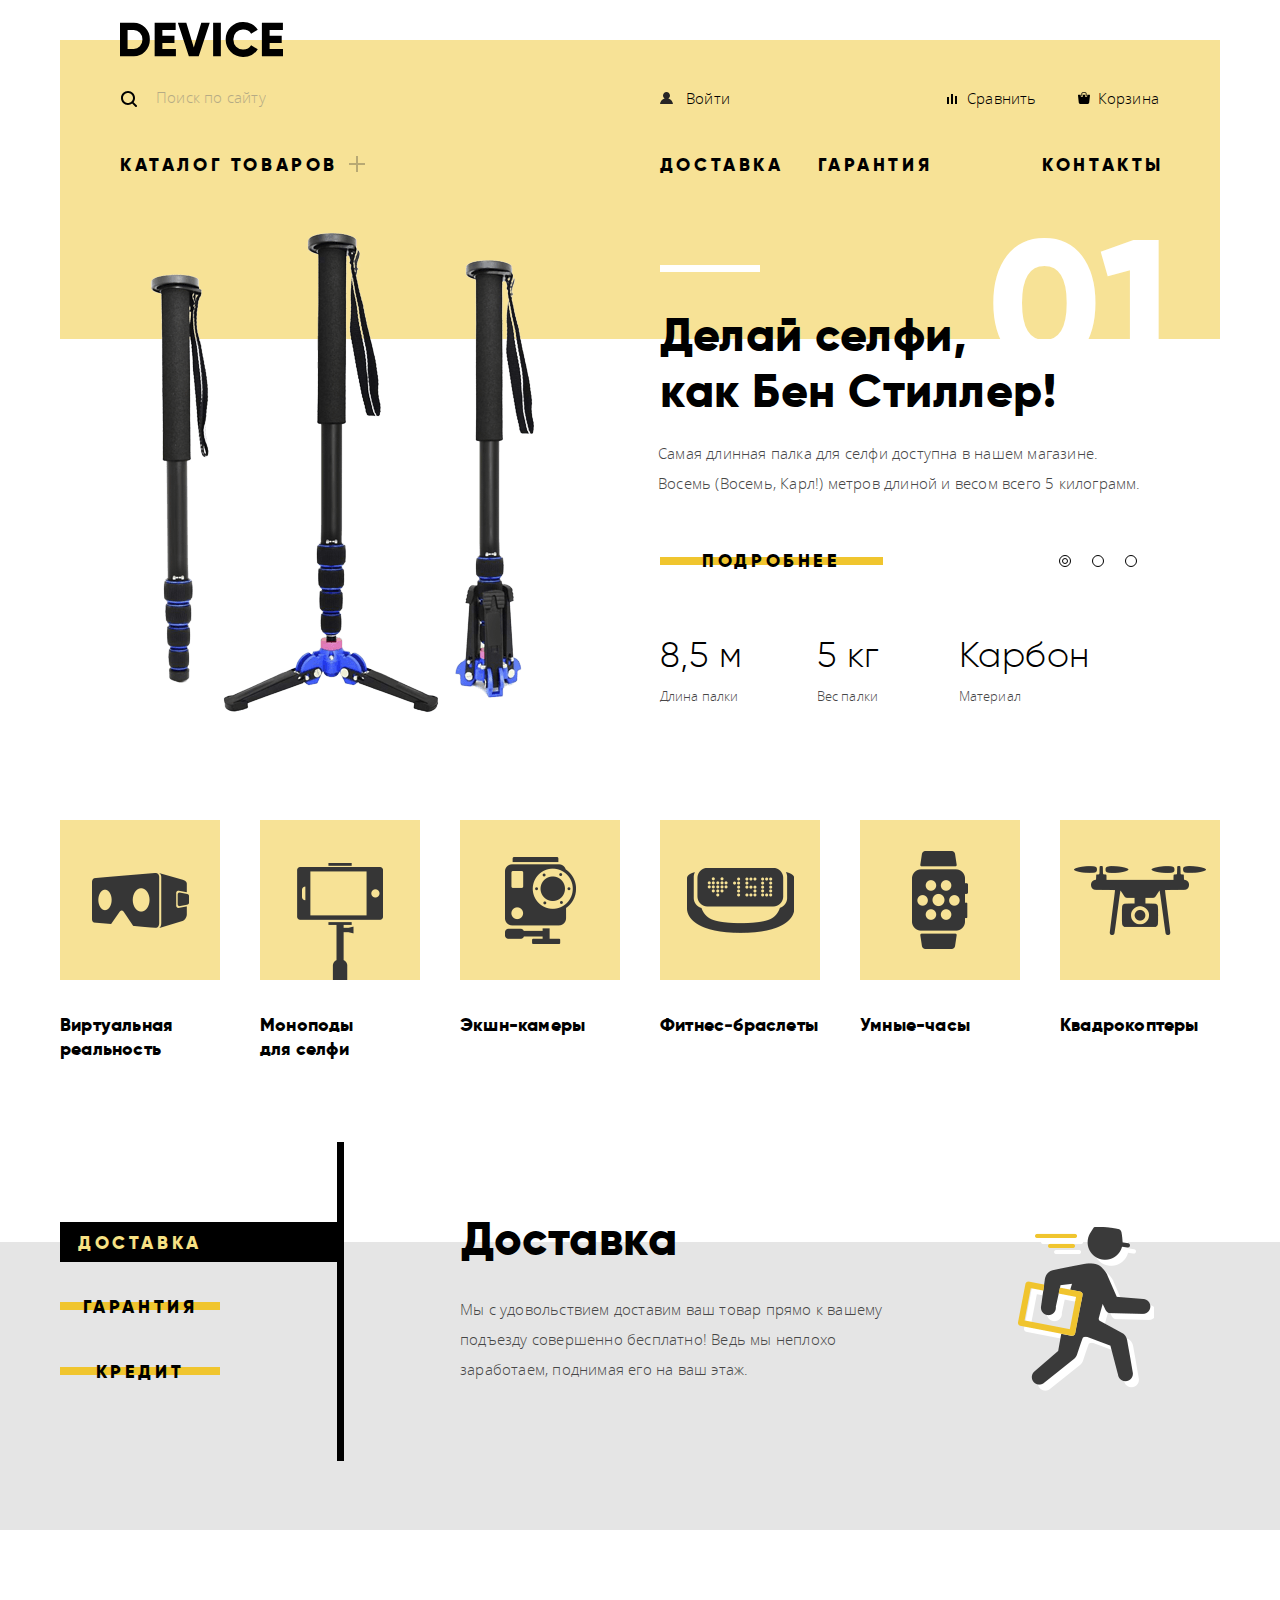
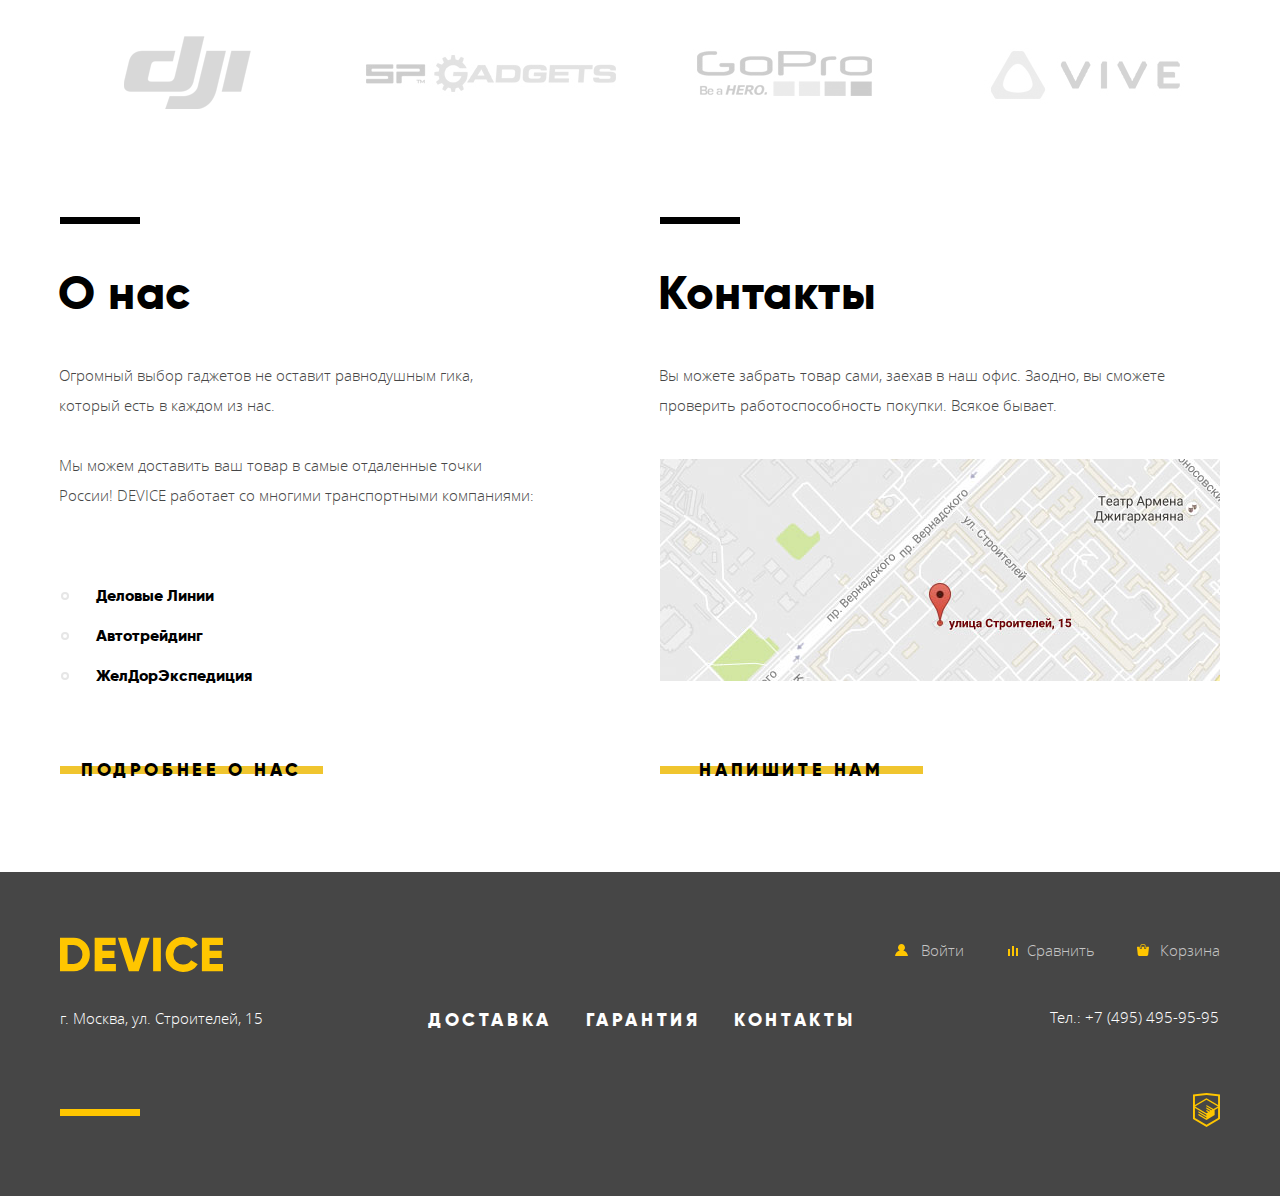
==== commit 7fefe64e: "Перед второй проверкой." ====
--- a/index.html
+++ b/index.html
@@ -1,327 +1,322 @@
 <!DOCTYPE html>
 <html lang="ru">
-  <head>
-    <meta charset="utf-8">
-    <meta name="format-detection" content="telephone=no">
-    <title>HTML Academy: Девайс</title>
-    <link rel="stylesheet" href="css/normalize.min.css">
-    <link rel="stylesheet" href="css/style.css">
-  </head>
-  <body class="index-body">
-    <div class="wrapper header-back">
-      <header class="index-header">
-        <a class="logo"><img src="img/logo.svg" alt="Логотип магазина Device" width="163" height="35"></a>
-        <div class="container">
-          <div class="search-container">
-            <label class="visually-hidden" for="search">Поиск по сайту</label>
-            <input class="search" id="search" type="search" placeholder="Поиск по сайту"><!--
-            --><a href="#" class="search-button">Найти</a>
-          </div>
-          <div class="container-1">
-            <a href="#" class="enter">Войти</a>
-            <a href="#" class="compare">Сравнить</a>
-            <a href="#" class="cart">Корзина</a>
-          </div>
-        </div>
-        <nav class="main-nav">
-          <ul class="nav-list">
-            <li class="nav-item"><a href="#" class="first-link">Каталог товаров</a>
-              <div class="catalog-container">
-                <ul class="catalog-list">
-                  <li><a href="#">Виртуальная реальность</a></li>
-                  <li><a href="inner.html">Моноподы для селфи</a></li>
-                  <li><a href="#">Экшн-камеры</a></li>
-                </ul>
-                <ul class="catalog-list">
-                  <li><a href="#">Фитнес-браслеты</a></li>
-                  <li><a href="#">Умные часы</a></li>
-                </ul>
-                <ul class="catalog-list">
-                  <li><a href="#">Квадрокоптеры</a></li>
-                </ul>
+<head>
+  <meta charset="utf-8">
+  <meta name="format-detection" content="telephone=no">
+  <title>HTML Academy: Девайс</title>
+  <link rel="stylesheet" href="css/normalize.min.css">
+  <link rel="stylesheet" href="css/style.min.css">
+</head>
+<body class="index-body">
+  <div class="wrapper header-back">
+    <header class="index-header">
+      <a class="logo"><img src="img/logo.svg" alt="Логотип магазина Device" width="163" height="35"></a>
+      <div class="container">
+        <div class="search-container">
+          <label class="visually-hidden" for="search">Поиск по сайту</label>
+          <input class="search" id="search" type="search" placeholder="Поиск по сайту"><!----><a href="#" class="search-button">Найти</a>
+        </div>
+        <div class="container-1">
+          <a href="#" class="enter">Войти</a>
+          <a href="#" class="compare">Сравнить</a>
+          <a href="#" class="cart">Корзина</a>
+        </div>
+      </div>
+      <nav class="main-nav">
+        <ul class="nav-list">
+          <li class="nav-item"><a href="#" class="first-link">Каталог товаров</a>
+            <div class="catalog-container">
+              <ul class="catalog-list">
+                <li><a href="#">Виртуальная реальность</a></li>
+                <li><a href="inner.html">Моноподы для селфи</a></li>
+                <li><a href="#">Экшн-камеры</a></li>
+              </ul>
+              <ul class="catalog-list">
+                <li><a href="#">Фитнес-браслеты</a></li>
+                <li><a href="#">Умные часы</a></li>
+              </ul>
+              <ul class="catalog-list">
+                <li><a href="#">Квадрокоптеры</a></li>
+              </ul>
+            </div>
+          </li>
+          <li class="nav-item"><a href="#">Доставка</a></li>
+          <li class="nav-item"><a href="#">Гарантия</a></li>
+          <li class="nav-item"><a href="#">Контакты</a></li>
+        </ul>
+      </nav>
+    </header>
+    <h1 class="visually-hidden">Интернет-магазин Device</h1>
+    <section class="slider">
+      <h2 class="visually-hidden">Популярные товары</h2>
+      <input type="radio" class="visually-hidden" id="slide-1" name="popular" checked>
+      <input type="radio" class="visually-hidden" id="slide-2" name="popular">
+      <input type="radio" class="visually-hidden" id="slide-3" name="popular">
+      <ul class="slider-list">
+        <li class="slider-item">
+          <img class="slider-img" src="img/slider-1.png" alt="Палка для селфи" width="384" height="486">
+          <div class="slider-content">
+            <span class="slide-number">01</span>
+            <p class="lead-text">Делай селфи,<br>как Бен Стиллер!</p>
+            <p class="slider-text">Самая длинная палка для селфи доступна в нашем магазине. Восемь (Восемь, Карл!) метров длиной и весом всего 5 килограмм.</p>
+            <div class="slider-custom">
+              <a href="#" class="stylized-elem">Подробнее</a>
+              <div class="slider-controls">
+                <label for="slide-1" class="slider-indicator">Первый слайд</label>
+                <label for="slide-2" class="slider-indicator">Второй слайд</label>
+                <label for="slide-3" class="slider-indicator">Третий слайд</label>
               </div>
-            </li>
-            <li class="nav-item"><a href="#">Доставка</a></li>
-            <li class="nav-item"><a href="#">Гарантия</a></li>
-            <li class="nav-item"><a href="#">Контакты</a></li>
-          </ul>
-        </nav>
-      </header>
-      <h1 class="visually-hidden">Интернет-магазин Device</h1>        
-      <section class="slider"> 
-        <h2 class="visually-hidden">Популярные товары</h2>
-        <input type="radio" class="visually-hidden" id="slide-1" name="popular" checked>
-        <input type="radio" class="visually-hidden" id="slide-2" name="popular">
-        <input type="radio" class="visually-hidden" id="slide-3" name="popular">
-        <ul class="slider-list">
-          <li class="slider-item">
-            <img class="slider-img" src="img/slider-1.png" alt="Палка для селфи" width="384" height="486">
-            <div class="slider-content">
-              <span class="slide-number">01</span>
-              <p class="lead-text">Делай селфи,<br>как Бен Стиллер! </p>
-              <p class="slider-text">Самая длинная палка для селфи доступна в нашем магазине. Восемь (Восемь, Карл!) метров длиной и весом всего 5 килограмм.</p>
-              <div class="slider-custom">
-                <a href="#" class="stylized-elem">Подробнее</a>
-                <div class="slider-controls">
-                  <label for="slide-1" class="slider-indicator">Первый слайд</label>
-                  <label for="slide-2" class="slider-indicator">Второй слайд</label>
-                  <label for="slide-3" class="slider-indicator">Третий слайд</label>
-                </div>
+            </div>
+            <table class="slider-tabl">
+              <tbody>
+                <tr class="slider-tabl-row">
+                  <td>8,5 м</td>
+                  <td>5 кг</td>
+                  <td>Карбон</td>
+                </tr>
+                <tr class="slider-tabl-row">
+                  <td>Длина палки</td>
+                  <td>Вес палки</td>
+                  <td>Материал</td>
+                </tr>
+              </tbody>
+            </table>
+          </div>
+        </li>
+        <li class="slider-item">
+          <img class="slider-img" src="img/slider-2.png" alt="Фитнес-браслет" width="345" height="485">
+          <div class="slider-content">
+            <span class="slide-number">02</span>
+            <p class="lead-text">Худеем<br>правильно!</p>
+            <p class="slider-text">Мотивирующие фитнес-браслеты помогут найти в себе силы не пропускать занятия и соблюдать диету.</p>
+            <div class="slider-custom">
+              <a href="#" class="stylized-elem">Подробнее</a>
+              <div class="slider-controls">
+                <label for="slide-1" class="slider-indicator">Первый слайд</label>
+                <label for="slide-2" class="slider-indicator">Второй слайд</label>
+                <label for="slide-3" class="slider-indicator">Третий слайд</label>
               </div>
-              <table class="slider-tabl">
-                <tbody>
-                  <tr class="slider-tabl-row">
-                    <td>8,5 м</td>
-                    <td>5 кг</td>
-                    <td>Карбон</td>
-                  </tr>
-                  <tr class="slider-tabl-row">
-                    <td>Длина палки</td>
-                    <td>Вес палки</td>
-                    <td>Материал</td>
-                  </tr>
-                </tbody>
-              </table>
             </div>
-          </li>
-          <li class="slider-item">
-            <img class="slider-img" src="img/slider-2.png" alt="Фитнес-браслет" width="345" height="485">
-            <div class="slider-content">
-              <span class="slide-number">02</span>
-              <p class="lead-text">Худеем<br>правильно! </p>
-              <p class="slider-text">Мотивирующие фитнес-браслеты помогут найти в себе силы не пропускать занятия и соблюдать диету.</p>
-              <div class="slider-custom">
-                <a href="#" class="stylized-elem">Подробнее</a>
-                <div class="slider-controls">
-                  <label for="slide-1" class="slider-indicator">Первый слайд</label>
-                  <label for="slide-2" class="slider-indicator">Второй слайд</label>
-                  <label for="slide-3" class="slider-indicator">Третий слайд</label>
-                </div>
+            <table class="slider-tabl">
+              <tbody>
+                <tr class="slider-tabl-row">
+                  <td>48 часов</td>
+                </tr>
+                <tr class="slider-tabl-row">
+                  <td>Без подзарядки</td>
+                </tr>
+              </tbody>
+            </table>
+          </div>
+        </li>
+        <li class="slider-item">
+          <img class="slider-img" src="img/slider-3.png" alt="Фитнес-браслет" width="526" height="334">
+          <div class="slider-content">
+            <span class="slide-number">03</span>
+            <p class="lead-text">Порхает как бабочка, жалит как пчела!</p>
+            <p class="slider-text">Этот обычный, на первый взгляд, квадрокоптер оснащен мощным лазером, замаскированным под стандартную камеру.</p>
+            <div class="slider-custom">
+              <a href="#" class="stylized-elem">Подробнее</a>
+              <div class="slider-controls">
+                <label for="slide-1" class="slider-indicator">Первый слайд</label>
+                <label for="slide-2" class="slider-indicator">Второй слайд</label>
+                <label for="slide-3" class="slider-indicator">Третий слайд</label>
               </div>
-              <table class="slider-tabl">
-                <tbody>
-                  <tr class="slider-tabl-row">
-                    <td>48 часов</td>
-                  </tr>
-                  <tr class="slider-tabl-row">
-                    <td>Без подзарядки</td>
-                  </tr>
-                </tbody>
-              </table>
             </div>
-          </li>
-          <li class="slider-item">
-            <img class="slider-img" src="img/slider-3.png" alt="Фитнес-браслет" width="526" height="334">
-            <div class="slider-content">   
-              <span class="slide-number">03</span>               
-              <p class="lead-text">Порхает как бабочка, жалит как пчела!</p>
-              <p class="slider-text">Этот обычный, на первый взгляд, квадрокоптер оснащен мощным лазером, замаскированным под стандартную камеру.</p>
-              <div class="slider-custom">
-                <a href="#" class="stylized-elem">Подробнее</a>
-                <div class="slider-controls">
-                  <label for="slide-1" class="slider-indicator">Первый слайд</label>
-                  <label for="slide-2" class="slider-indicator">Второй слайд</label>
-                  <label for="slide-3" class="slider-indicator">Третий слайд</label>
-                </div>
-              </div>
-              <table class="slider-tabl">
-                <tbody>
-                  <tr class="slider-tabl-row">
-                    <td>800 м</td>
-                    <td>50 м</td>
-                  </tr>
-                  <tr class="slider-tabl-row">
-                    <td>Дальность полета</td>
-                    <td>Радиус поражения</td>
-                  </tr>
-                </tbody>
-              </table>
-            </div>  
+            <table class="slider-tabl">
+              <tbody>
+                <tr class="slider-tabl-row">
+                  <td>800 м</td>
+                  <td>50 м</td>
+                </tr>
+                <tr class="slider-tabl-row">
+                  <td>Дальность полета</td>
+                  <td>Радиус поражения</td>
+                </tr>
+              </tbody>
+            </table>
+          </div>
+        </li>
+      </ul>
+    </section>
+  </div>
+  <main>
+    <div class="wrapper">
+      <section class="goods">
+        <h2 class="visually-hidden">Каталог товаров</h2>
+        <ul class="catalog">
+          <li class="catalog-item">
+            <a class="catalog-wrapper-link" href="#">
+              <span class="catalog-img"></span>
+              <span class="catalog-name">Виртуальная реальность</span>
+            </a>
+          </li>
+          <li class="catalog-item">
+            <a class="catalog-wrapper-link" href="inner.html">
+              <span class="catalog-img"></span>
+              <span class="catalog-name">Моноподы для селфи</span>
+            </a>
+          </li>
+          <li class="catalog-item">
+            <a class="catalog-wrapper-link" href="#">
+              <span class="catalog-img"></span>
+              <span class="catalog-name">Экшн-камеры</span>
+            </a>
+          </li>
+          <li class="catalog-item">
+            <a class="catalog-wrapper-link" href="#">
+              <span class="catalog-img"></span>
+              <span class="catalog-name">Фитнес&#8209;браслеты</span>
+            </a>
+          </li>
+          <li class="catalog-item">
+            <a class="catalog-wrapper-link" href="#">
+              <span class="catalog-img"></span>
+              <span class="catalog-name">Умные-часы</span>
+            </a>
+          </li>
+          <li class="catalog-item">
+            <a class="catalog-wrapper-link" href="#">
+              <span class="catalog-img"></span>
+              <span class="catalog-name">Квадрокоптеры</span>
+            </a>
           </li>
         </ul>
       </section>
     </div>
-      <main>
+    <section class="service">
+      <h2 class="visually-hidden">Покупателю</h2>
+      <div class="service-back">
         <div class="wrapper">
-        <section class="goods">
-          <h2 class="visually-hidden">Каталог товаров</h2>
-          <ul class="catalog">
-            <li class="catalog-item">
-              <a class="catalog-wrapper-link" href="#">
-              <span class="catalog-img"></span>
-              <span class="catalog-name">Виртуальная реальность</span>
-            </a>
+          <input type="radio" class="toggle-1 visually-hidden" id="delivery" name="service" checked>
+          <input type="radio" class="toggle-2 visually-hidden" id="warranty" name="service">
+          <input type="radio" class="toggle-3 visually-hidden" id="credit" name="service">
+          <ul class="service-slider">
+            <li class="service-slider-item">
+              <label for="delivery" class="service-label">Доставка</label>
             </li>
-            <li class="catalog-item">
-              <a class="catalog-wrapper-link" href="inner.html">
-              <span class="catalog-img"></span>
-              <span class="catalog-name">Моноподы для селфи</span>
-            </a>
+            <li class="service-slider-item">
+              <label for="warranty" class="service-label">Гарантия</label>
             </li>
-            <li class="catalog-item">
-              <a class="catalog-wrapper-link" href="#">
-              <span class="catalog-img"></span>
-              <span class="catalog-name">Экшн-камеры</span>
-            </a>
-            </li>
-            <li class="catalog-item">
-              <a class="catalog-wrapper-link" href="#">
-              <span class="catalog-img"></span>
-              <span class="catalog-name">Фитнес&#8209;браслеты</span>
-            </a>
-            </li>
-            <li class="catalog-item">
-              <a class="catalog-wrapper-link" href="#">
-              <span class="catalog-img"></span>
-              <span class="catalog-name">Умные-часы</span>
-            </a>
-            </li>
-            <li class="catalog-item">
-              <a class="catalog-wrapper-link" href="#">
-              <span class="catalog-img"></span>
-              <span class="catalog-name">Квадрокоптеры</span>
-            </a>
+            <li class="service-slider-item">
+              <label for="credit" class="service-label">Кредит</label>
             </li>
           </ul>
+          <div class="service-slide service-slide-1">
+            <h3 class="title">Доставка</h3>
+            <p class="service-text">Мы с удовольствием доставим ваш товар прямо к вашему подъезду совершенно бесплатно! Ведь мы неплохо заработаем, поднимая его на ваш этаж.</p>
+          </div>
+          <div class="service-slide service-slide-2">
+            <h3 class="title">Гарантия</h3>
+            <p class="service-text">Если из-за возгорания купленного у нас товара у вас сгорит дом — не переживайте, мы выдадим вам новый.<br>Товар, не дом, конечно же.</p>
+          </div>
+          <div class="service-slide service-slide-3">
+            <h3 class="title">Кредит</h3>
+            <p class="service-text">Залезть в долговую яму стало проще! Кредитные консультанты подберут для вас наиболее выгодные условия кредита. Выгодные для нашего банка, разумеется.</p>
+          </div>
+        </div>
+      </div>
+    </section>
+    <section class="partners">
+      <h2 class="visually-hidden">Наши парнеры</h2>
+      <div class="wrapper">
+        <ul class="partners-list">
+          <li class="partners-list-item">
+            <a href="#"><img src="img/logo-1-grey.png" alt="dji" class="partners-img" width="260" height="100"></a>
+          </li>
+          <li class="partners-list-item">
+            <a href="#"><img src="img/logo-2-grey.png" alt="SP Gadgets" class="partners-img" width="260" height="100"></a>
+          </li>
+          <li class="partners-list-item">
+            <a href="#"><img src="img/logo-3-grey.png" alt="GoPro" class="partners-img" width="260" height="100"></a>
+          </li>
+          <li class="partners-list-item">
+            <a href="#"><img src="img/logo-4-grey.png" alt="Vive" class="partners-img" width="260" height="100"></a>
+          </li>
+        </ul>
+      </div>
+    </section>
+    <div class="wrapper">
+      <div class="info-container">
+        <section class="about">
+          <h2 class="title">О нас</h2>
+          <p class="text">Огромный выбор гаджетов не оставит равнодушным гика, который есть в каждом из нас.</p>
+          <p class="text">Мы можем доставить ваш товар в самые отдаленные точки России! DEVICE работает со многими транспортными компаниями:</p>
+          <h3 class="visually-hidden">Службы доставки</h3>
+          <ul class="delserv-list">
+            <li><span class="bold-text">Деловые Линии</span></li>
+            <li><span class="bold-text">Автотрейдинг</span></li>
+            <li><span class="bold-text">ЖелДорЭкспедиция</span></li>
+          </ul>
+          <a href="#" class="stylized-elem">Подробнее о нас</a>
         </section>
-      </div>
-      <section class="service">
-        <h2 class="visually-hidden">Покупателю</h2>
-        <div class="service-back">
-          <div class="wrapper">
-            <input type="radio" class="toggle-1 visually-hidden" id="delivery" name="service" checked>
-            <input type="radio" class="toggle-2 visually-hidden" id="warranty" name="service">
-            <input type="radio" class="toggle-3 visually-hidden" id="credit" name="service">
-            <ul class="service-slider">
-              <li class="service-slider-item">              
-                <label for="delivery" class="service-label">Доставка</label>
-              </li>
-              <li class="service-slider-item">              
-                <label for="warranty" class="service-label">Гарантия</label>
-              </li>
-              <li class="service-slider-item">              
-                <label for="credit" class="service-label">Кредит</label>
-              </li>
-            </ul>
-            <div class="service-slide service-slide-1">
-              <h3 class="title">Доставка</h3>
-              <p class="service-text">Мы с удовольствием доставим ваш товар прямо к вашему подъезду совершенно бесплатно! Ведь мы неплохо заработаем, поднимая его на ваш этаж.</p>
-            </div>
-            <div class="service-slide service-slide-2">
-              <h3 class="title">Гарантия</h3>
-              <p class="service-text">Если из-за возгорания купленного у нас товара у вас сгорит дом — не переживайте, мы выдадим вам новый.<br>
-              Товар, не дом, конечно же.</p>
-            </div>
-            <div class="service-slide service-slide-3">
-              <h3 class="title">Кредит</h3>
-              <p class="service-text">Залезть в долговую яму стало проще! Кредитные консультанты подберут для вас наиболее выгодные  условия кредита. Выгодные для нашего банка, разумеется.</p>
-            </div>
-          </div>
-        </div>
-      </section>
-      <section class="partners">
-        <h2 class="visually-hidden">Наши парнеры</h2>
-        <div class="wrapper">
-          <ul class="partners-list">
-            <li class="partners-list-item">
-              <a href=""><img src="img/logo-1-grey.png" alt="dji" class="partners-img" width="260" height="100"></a>
-            </li>
-            <li class="partners-list-item">
-              <a href=""><img src="img/logo-2-grey.png" alt="SP Gadgets" class="partners-img" width="260" height="100"></a>
-            </li>
-            <li class="partners-list-item">
-              <a href=""><img src="img/logo-3-grey.png" alt="GoPro" class="partners-img" width="260" height="100"></a>
-            </li>
-            <li class="partners-list-item">
-              <a href=""><img src="img/logo-4-grey.png" alt="Vive" class="partners-img" width="260" height="100"></a>
-            </li>
+        <section class="contacts">
+          <h2 class="title">Контакты</h2>
+          <p class="text">Вы можете забрать товар сами, заехав в наш офис. Заодно, вы сможете проверить работоспособность покупки. Всякое бывает.</p>
+          <a href="https://www.google.com/maps/place/%D1%83%D0%BB.+%D0%A1%D1%82%D1%80%D0%BE%D0%B8%D1%82%D0%B5%D0%BB%D0%B5%D0%B9,+15,+%D0%9C%D0%BE%D1%81%D0%BA%D0%B2%D0%B0,+119311/@55.687031,37.529618,16z/data=!4m5!3m4!1s0x46b54cf65f5c8955:0x694710ccd55501e!8m2!3d55.687031!4d37.529618?hl=ru-RU" class="minimap" target="_blank"> <img src="img/map.jpg" width="560" height="222" alt="Мы находимся здесь">
+          </a>
+          <a href="#" class="stylized-elem write-us-toggle">Напишите нам</a>
+        </section>
+        <section class="modal modal-map">
+          <h2 class="visually-hidden">Где мы находимся</h2>
+          <iframe src="https://www.google.com/maps/embed?pb=!1m18!1m12!1m3!1d3782.663687474875!2d37.52824313541369!3d55.68576635867336!2m3!1f0!2f0!3f0!3m2!1i1024!2i768!4f13.1!3m3!1m2!1s0x46b54cf65f5c8955%3A0x694710ccd55501e!2z0YPQuy4g0KHRgtGA0L7QuNGC0LXQu9C10LksIDE1LCDQnNC-0YHQutCy0LAsIDExOTMxMQ!5e0!3m2!1sru!2sru!4v1551641319479"
+          width="960" height="560" allowfullscreen></iframe>
+          <button type="button" class="modal-close">"Закрыть"</button>
+        </section>
+      </div>
+    </div>
+  </main>
+  <footer class="footer">
+    <div class="wrapper">
+      <div class="top-row">
+        <a class="footer-logo"><img src="img/logo-footer.svg" alt="Логотип магазина Device" width="163" height="35"></a>
+        <div class="footer-container">
+          <ul class="enter-list">
+            <li><a href="#" class="enter-footer">Войти</a></li>
           </ul>
-        </div>
-      </section>
-      <div class="wrapper">
-        <div class="info-container">
-          <section class="about">
-            <h2 class="title">О нас</h2>
-            <p class="text">Огромный выбор гаджетов не оставит равнодушным гика, который есть в каждом из нас.</p>
-            <p class="text">Мы можем доставить ваш товар в самые отдаленные точки России! DEVICE работает со многими транспортными компаниями:</p>
-            <h3 class="visually-hidden">Службы доставки</h3>
-            <ul class="delserv-list">
-              <li><span class="bold-text">Деловые Линии</span></li>
-              <li><span class="bold-text">Автотрейдинг</span></li>
-              <li><span class="bold-text">ЖелДорЭкспедиция</span></li>
-            </ul>
-            <a href="#" class="stylized-elem">Подробнее о нас</a>
-          </section>
-          <section class="contacts">
-            <h2 class="title">Контакты</h2>
-            <p class="text">Вы можете забрать товар сами, заехав в наш офис. Заодно, вы сможете проверить работоспособность покупки. Всякое бывает.</p>
-            <a href="https://www.google.com/maps/place/%D1%83%D0%BB.+%D0%A1%D1%82%D1%80%D0%BE%D0%B8%D1%82%D0%B5%D0%BB%D0%B5%D0%B9,+15,+%D0%9C%D0%BE%D1%81%D0%BA%D0%B2%D0%B0,+119311/@55.687031,37.529618,16z/data=!4m5!3m4!1s0x46b54cf65f5c8955:0x694710ccd55501e!8m2!3d55.687031!4d37.529618?hl=ru-RU" class="minimap" target="_blank">
-              <img src="img/map.jpg" width="560" height="222" alt="Мы находимся здесь">
-            </a>
-            <a href="#" class="stylized-elem write-us-toggle">Напишите нам</a>
-          </section>
-          <section class="modal modal-map">
-            <h2 class="visually-hidden">Где мы находимся</h2>
-            <iframe src="https://www.google.com/maps/embed?pb=!1m18!1m12!1m3!1d3782.663687474875!2d37.52824313541369!3d55.68576635867336!2m3!1f0!2f0!3f0!3m2!1i1024!2i768!4f13.1!3m3!1m2!1s0x46b54cf65f5c8955%3A0x694710ccd55501e!2z0YPQuy4g0KHRgtGA0L7QuNGC0LXQu9C10LksIDE1LCDQnNC-0YHQutCy0LAsIDExOTMxMQ!5e0!3m2!1sru!2sru!4v1551641319479" width="960" height="560" allowfullscreen></iframe>
-            <button type="button" class="modal-close">"Закрыть"</button>
-          </section>
-        </div>
-      </div>
-    </main>
-    <footer class="footer">
-      <div class="wrapper">
-        <div class="top-row">
-          <a class="footer-logo"><img src="img/logo-footer.svg" alt="Логотип магазина Device" width="163" height="35"></a>
-          <div class="footer-container">
-            <ul class="enter-list">
-                <li><a href="#" class="enter-footer">Войти</a></li>
-            </ul>        
-            <a href="#" class="compare-footer">Сравнить</a>
-            <a href="#" class="cart-footer">Корзина</a>
-          </div>
-        </div>
-
-        <div class="center-row">
-          <address class="footer-text">г. Москва, ул. Строителей, 15</address>
-          <ul class="footer-nav">
-            <li><a href="#">Доставка</a></li>
-            <li><a href="#">Гарантия</a></li>
-            <li><a href="#">Контакты</a></li>
-          </ul>
-          <span class="tel footer-text">Тел.: +7 (495) 495-95-95</span>
-        </div>
-
-        <div class="bottom-row">     
-          <span class="line"></span>     
-          <ul class="social-list">
-            <li><a href="#" class="social-item fb">Мы в Facebook</a></li>
-            <li><a href="#" class="social-item inst">Мы в Instagram</a></li>
-            <li><a href="#" class="social-item tw">Мы в Twitter</a></li>
-          </ul>
-          <a href="https://htmlacademy.ru/intensive/htmlcss" class="academy-logo"><img src="img/logo-html.svg" alt="Логотип HTML Academy" width="27" height="35"></a>
-        </div>
-        
-      </div>
-    </footer>
-    <section class="modal modal-writeus">
-      <h2 class="visually-hidden">Напишите нам</h2>
-      <form class="form-writeus" action="https://echo.htmlacademy.ru" method="POST">
-        <div class="form-container">
-          <div class="form-column">
-            <label class="form-label" for="name-input">Ваше имя:</label>
-            <input class="form-input" id="name-input" type="text" name="name" placeholder="Имя Фамилия">
-          </div>
-          <div class="form-column">
-            <label class="form-label" for="mail-input">Ваш e-mail:</label>
-            <input class="form-input" id="mail-input" type="email" name="e-mail" placeholder="email@example.com">
-          </div>
-        </div>
-          <label class="form-label" for="letter-input">Текст письма</label>
-          <textarea class="form-letter" id="letter-input" name="text" rows="7" placeholder="В свободной форме"></textarea>        
-        <button class="stylized-elem" type="submit">Отправить</button>
-      </form>
-      <button type="button" class="modal-close modal-writeus-close">"Закрыть"</button>
-    </section>
-    <script src="js/script.js"></script>
-  </body>
-</html>
+          <a href="#" class="compare-footer">Сравнить</a>
+          <a href="#" class="cart-footer">Корзина</a>
+        </div>
+      </div>
+      <div class="center-row">
+        <address class="footer-text">г. Москва, ул. Строителей, 15</address>
+        <ul class="footer-nav">
+          <li><a href="#">Доставка</a></li>
+          <li><a href="#">Гарантия</a></li>
+          <li><a href="#">Контакты</a></li>
+        </ul>
+        <span class="tel footer-text">Тел.: +7 (495) 495-95-95</span>
+      </div>
+      <div class="bottom-row">
+        <span class="line"></span>
+        <ul class="social-list">
+          <li><a href="#" class="social-item fb">Мы в Facebook</a></li>
+          <li><a href="#" class="social-item inst">Мы в Instagram</a></li>
+          <li><a href="#" class="social-item tw">Мы в Twitter</a></li>
+        </ul>
+        <a href="https://htmlacademy.ru/intensive/htmlcss" class="academy-logo"><img src="img/logo-html.svg" alt="Логотип HTML Academy" width="27" height="35"></a>
+      </div>
+    </div>
+  </footer>
+  <section class="modal modal-writeus">
+    <h2 class="visually-hidden">Напишите нам</h2>
+    <form class="form-writeus" action="https://echo.htmlacademy.ru" method="POST">
+      <div class="form-container">
+        <div class="form-column">
+          <label class="form-label" for="name-input">Ваше имя:</label>
+          <input class="form-input" id="name-input" type="text" name="name" placeholder="Имя Фамилия">
+        </div>
+        <div class="form-column">
+          <label class="form-label" for="mail-input">Ваш e-mail:</label>
+          <input class="form-input" id="mail-input" type="email" name="e-mail" placeholder="email@example.com">
+        </div>
+      </div>
+      <label class="form-label" for="letter-input">Текст письма</label>
+      <textarea class="form-letter" id="letter-input" name="text" rows="7" placeholder="В свободной форме"></textarea>
+      <button class="stylized-elem" type="submit">Отправить</button>
+    </form>
+    <button type="button" class="modal-close modal-writeus-close">"Закрыть"</button>
+  </section>
+  <script src="js/script.min.js"></script>
+</body>
+</html>--- a/css/style.min.css
+++ b/css/style.min.css
@@ -0,0 +1 @@
+@font-face{font-family:"gilroyextrabold";src:url(../fonts/gilroy/gilroyextrabold-webfont.woff2) format("woff2"),url(../fonts/gilroy/gilroyextrabold-webfont.woff) format("woff");font-weight:400;font-style:normal}@font-face{font-family:"gilroylight";src:url(../fonts/gilroy/gilroylight-webfont.woff2) format("woff2"),url(../fonts/gilroy/gilroylight-webfont.woff) format("woff");font-weight:400;font-style:normal}@font-face{font-family:"open_sanslight";src:url(../fonts/sans/opensans-light-webfont.woff2) format("woff2"),url(../fonts/sans/opensans-light-webfont.woff) format("woff");font-weight:400;font-style:normal}@font-face{font-family:"open_sansregular";src:url(../fonts/sans/opensans-regular-webfont.woff2) format("woff2"),url(../fonts/sans/opensans-regular-webfont.woff) format("woff");font-weight:400;font-style:normal}@-webkit-keyframes shake{0%,100%{-webkit-transform:translateX(0);transform:translateX(0)}10%,30%,50%,70%,90%{-webkit-transform:translateX(10px);transform:translateX(10px)}20%,40%,60%,80%{-webkit-transform:translateX(-10px);transform:translateX(-10px)}}@keyframes shake{0%,100%{-webkit-transform:translateX(0);transform:translateX(0)}10%,30%,50%,70%,90%{-webkit-transform:translateX(10px);transform:translateX(10px)}20%,40%,60%,80%{-webkit-transform:translateX(-10px);transform:translateX(-10px)}}@-webkit-keyframes writeus-reveal{0%{-webkit-transform:translateY(2000px);transform:translateY(2000px)}100%{-webkit-transform:translateY(0);transform:translateY(0)}}@keyframes writeus-reveal{0%{-webkit-transform:translateY(2000px);transform:translateY(2000px)}100%{-webkit-transform:translateY(0);transform:translateY(0)}}@-webkit-keyframes map-reveal{0%{-webkit-transform:translateX(-2000px);transform:translateX(-2000px)}60%{-webkit-transform:translateX(0);transform:translateX(0)}80%{-webkit-transform:translateX(-30px);transform:translateX(-30px)}100%{-webkit-transform:translateX(0);transform:translateX(0)}}@keyframes map-reveal{0%{-webkit-transform:translateX(-2000px);transform:translateX(-2000px)}60%{-webkit-transform:translateX(0);transform:translateX(0)}80%{-webkit-transform:translateX(-30px);transform:translateX(-30px)}100%{-webkit-transform:translateX(0);transform:translateX(0)}}img{max-width:100%;height:auto}a{text-decoration:none}.visually-hidden{position:absolute;width:1px;height:1px;margin:-1px;padding:0;border:0;white-space:nowrap;-webkit-clip-path:inset(100%);clip-path:inset(100%);clip:rect(0 0 0 0);overflow:hidden}.wrapper{width:1160px;margin:0 auto;padding:0 20px}.index-body,.inner-page{width:100%;margin:0;padding:0;font-family:"open_sanslight","Arial",sans-serif;font-size:15px;line-height:30px;font-weight:300;color:#464646;background-color:#fff}.index-header{position:relative;min-height:120px;margin-top:40px;margin-bottom:15px;padding:0 60px;padding-top:35px;padding-bottom:31px}.index-body .header-back{background-image:-webkit-linear-gradient(top,#f7e296 40px,#f7e296 299px,transparent 299px);background-image:-o-linear-gradient(top,#f7e296 40px,#f7e296 299px,transparent 299px);background-image:linear-gradient(to bottom,#f7e296 40px,#f7e296 299px,transparent 299px);background-clip:content-box}.logo{position:absolute;top:-18px;left:60px}.logo:hover,.logo:focus{opacity:.6;outline:none}.logo:active{opacity:.3}.index-header .container{display:-webkit-box;display:-ms-flexbox;display:flex;-webkit-box-align:center;-ms-flex-align:center;align-items:center;margin-bottom:28px}.container-1{display:-webkit-box;display:-ms-flexbox;display:flex;-ms-flex-wrap:wrap;flex-wrap:wrap;width:507px;margin-left:auto}.search-container{position:relative}.search{-webkit-box-sizing:border-box;box-sizing:border-box;position:relative;width:440px;height:46px;padding:6px 36px;padding-right:100px;font-family:inherit;font-size:15px;line-height:30px;font-weight:inherit;letter-spacing:.2px;color:#000;background:url(../img/search.svg) 1px 16px no-repeat,transparent;border:none;border-bottom:2px solid transparent}.search::-webkit-input-placeholder{opacity:.5}.search:-ms-input-placeholder{opacity:.5}.search::-moz-placeholder{opacity:.5}.search:-moz-placeholder{opacity:.5}.search:hover::-webkit-input-placeholder{opacity:1}.search:hover:-ms-input-placeholder{opacity:1}.search:hover::-moz-placeholder{opacity:1}.search:hover:-moz-placeholder{opacity:1}.search-button{position:absolute;bottom:0;right:0;visibility:hidden;display:inline-block;padding:7px 19px;vertical-align:middle;color:#000;background:transparent;border:2px solid #000;border-bottom-color:transparent}.search:focus{border-color:#000;outline:none}.search:focus+.search-button{visibility:visible}.search-button:hover{color:#fff;background:#000}.search-button:active{color:rgba(255,255,255,.3);background:#000}.compare{position:relative;padding:7px 0 7px 20px;font-weight:300;letter-spacing:.2px;color:#000}.inner-page .compare{margin-left:61px}.compare::before{content:"";position:absolute;top:18px;left:0;width:10px;height:10px;background:url(../img/compare.svg) no-repeat}.enter{position:relative;margin-right:217px;padding:7px 0 7px 33px;font-weight:300;letter-spacing:.2px;color:#000}.enter::before{content:"";position:absolute;top:16px;left:7px;width:13px;height:12px;background:url(../img/user.svg) no-repeat}.cart{font:inherit;position:relative;margin-left:auto;padding:7px 1px 7px 20px;font-weight:300;letter-spacing:.2px;color:#000}.cart::before{content:"";position:absolute;top:16px;left:0;width:12px;height:12px;background:url(../img/cart.svg) no-repeat}.container-1 .compare:hover,.container-1 .cart:hover,.container-1 .enter:hover,.container-1 .compare:focus,.container-1 .cart:focus,.container-1 .enter:focus{color:rgba(0,0,0,.6);outline:none}.container-1 .compare:hover::before,.container-1 .cart:hover::before,.container-1 .enter:hover::before,.container-1 .compare:focus::before,.container-1 .cart:focus::before,.container-1 .enter:focus::before{opacity:.6;outline:none}.container-1 .compare:active,.container-1 .cart:active,.container-1 .enter:active{color:rgba(0,0,0,.3)}.container-1 .compare:active::before,.container-1 .cart:active::before,.container-1 .enter:active::before{opacity:.3}.nav-list{display:-webkit-box;display:-ms-flexbox;display:flex;-webkit-box-pack:justify;-ms-flex-pack:justify;justify-content:space-between;margin:0;padding:0;padding-top:1px;list-style:none}.nav-item>a{margin:0;padding:0;font-family:"gilroyextrabold","Arial",sans-serif;font-size:18px;line-height:24px;font-weight:800;letter-spacing:3.6px;text-transform:uppercase;color:#000}.nav-list .nav-item:nth-child(2){margin-left:270px;margin-right:18px}.nav-list .nav-item:last-child{margin-left:94px;margin-right:-4px}.nav-list .first-link{position:relative;padding-right:36px;cursor:pointer}.nav-list .first-link::before{content:"";position:absolute;top:8px;right:9px;width:16px;height:2px;background-color:#b8a974}.nav-list .first-link::after{content:"";position:absolute;top:8px;right:9px;width:16px;height:2px;background-color:#b8a974;-webkit-transform:rotate(90deg);-ms-transform:rotate(90deg);transform:rotate(90deg)}.nav-list .nav-item{position:relative}.catalog-container{-webkit-box-sizing:border-box;box-sizing:border-box;display:none;-ms-flex-wrap:wrap;flex-wrap:wrap;position:absolute;top:39px;left:-60px;width:1160px;margin:0;padding:8px 59px 33px 59px;background:#f7e296;z-index:10}.catalog-container-show{display:-webkit-box;display:-ms-flexbox;display:flex}.catalog-list{min-width:144px;margin:0;margin-right:58px;padding:0;list-style:none}.catalog-list a{margin:0;padding:0;font-size:15px;line-height:36px;font-weight:300;letter-spacing:.2px;color:#000;text-transform:none}.nav-list a:hover,.nav-list a:focus{color:rgba(0,0,0,.6);outline:none}.nav-list a:active{color:rgba(0,0,0,.3)}.slider{min-height:486px;margin-bottom:93px}.slider-list{margin:0;padding:0}.slider-item{display:none;-webkit-box-pack:justify;-ms-flex-pack:justify;justify-content:space-between;-webkit-box-align:start;-ms-flex-align:start;align-items:flex-start;padding:0 60px}.slider-item:first-child .slider-img{margin-left:30px;margin-top:-12px}.slider-item:nth-child(2) .slider-img{margin-left:56px}.slider-item:last-child .slider-img{padding-top:53px}.slider-item:last-child{padding-left:31px}.slider-content{position:relative;width:500px}.slider-content::before{content:"";position:absolute;top:24px;left:0;width:100px;height:7px;background-color:#fff}.slide-number{position:absolute;top:-25px;right:-13px;margin:0;padding:0;font-family:"gilroyextrabold","Arial",sans-serif;font-size:179px;line-height:179px;font-weight:800;letter-spacing:1.8px;color:#fff}.slider-indicator{-webkit-box-sizing:border-box;box-sizing:border-box;display:inline-block;position:relative;width:12px;height:12px;font-size:0;vertical-align:middle;background:#fff;border:1px solid #000;border-radius:50%;cursor:pointer}#slide-1:checked~.slider-list .slider-indicator:nth-child(1)::before,#slide-2:checked~.slider-list .slider-indicator:nth-child(2)::before,#slide-3:checked~.slider-list .slider-indicator:nth-child(3)::before{content:"";position:absolute;top:2px;left:2px;width:4px;height:4px;background:transparent;border:1px solid #000;border-radius:50%}#slide-1:checked~.slider-list .slider-item:nth-child(1),#slide-2:checked~.slider-list .slider-item:nth-child(2),#slide-3:checked~.slider-list .slider-item:nth-child(3){display:-webkit-box;display:-ms-flexbox;display:flex}.slider-indicator:not(:last-child){margin-right:17px}.lead-text{position:relative;width:520px;margin:0;margin-top:67px;margin-bottom:18px;padding:0;font-family:"gilroyextrabold","Arial",sans-serif;font-size:47px;line-height:56px;font-weight:800;letter-spacing:.5px;color:#000}.slider-text{width:490px;margin:0;margin-bottom:43px;margin-left:-2px;padding:0;font:inherit;letter-spacing:.2px}.slider-item:nth-child(2) .slider-text{width:450px}.slider-item:last-child .slider-text{width:465px}.slider-custom{display:-webkit-box;display:-ms-flexbox;display:flex;-webkit-box-align:center;-ms-flex-align:center;align-items:center}.slider-custom .slider-controls{margin-left:auto;margin-top:-4px;padding-right:23px}.slider-tabl-row:first-child{font-family:"gilroylight","Arial",sans-serif;font-size:36px;line-height:48px;font-weight:300;letter-spacing:.4px;color:#000}.slider-tabl{margin-top:48px;margin-left:-2px}.slider-tabl td{margin:0;padding:0;padding-bottom:5px}.slider-tabl-row:last-child{font-size:13px;line-height:20px;font-weight:300;letter-spacing:.1px}.slider-tabl-row td:first-child,.slider-tabl-row td:last-child{min-width:155px}.slider-tabl-row td:nth-child(2){width:140px}.catalog{display:-webkit-box;display:-ms-flexbox;display:flex;-ms-flex-wrap:wrap;flex-wrap:wrap;margin:0;margin-bottom:46px;padding:0;list-style:none}.catalog .catalog-item{position:relative;width:160px;margin-right:40px;margin-bottom:35px}.catalog-item .catalog-img{display:inline-block;position:relative;width:160px;min-height:160px;margin:0;margin-bottom:33px;padding:0;vertical-align:middle;background:#f7e296}.catalog .catalog-item:nth-child(6n){margin-right:0}.catalog-item .catalog-name{display:inline-block;margin:0;padding:0;font-family:"gilroyextrabold","Arial",sans-serif;font-size:18px;line-height:24px;font-weight:800;letter-spacing:.2px;vertical-align:top;color:#000}.catalog-item:nth-child(2) .catalog-name{width:120px}.catalog-item .catalog-img::before{content:"";position:absolute;top:0;left:0;width:160px;height:160px}.catalog-item:nth-child(1) .catalog-img::before{content:"";background:url(../img/popular-1.png) center center no-repeat}.catalog-item:nth-child(2) .catalog-img::before{content:"";background:url(../img/popular-2.png) center bottom no-repeat}.catalog-item:nth-child(3) .catalog-img::before{content:"";background:url(../img/popular-3.png) center center no-repeat}.catalog-item:nth-child(4) .catalog-img::before{content:"";background:url(../img/popular-4.png) center center no-repeat}.catalog-item:nth-child(5) .catalog-img::before{content:"";background:url(../img/popular-5.png) center center no-repeat}.catalog-item:nth-child(6) .catalog-img::before{content:"";background:url(../img/poppular-6.png) center center no-repeat}.catalog-wrapper-link:hover,.catalog-wrapper-link:focus{outline:none}.catalog-wrapper-link:hover .catalog-img,.catalog-wrapper-link:focus .catalog-img{background-color:#f0c52e;outline:none}.catalog-wrapper-link:active .catalog-img{background-color:#f0c52e}.catalog-wrapper-link:active .catalog-img::before{opacity:.2}.catalog-wrapper-link:active .catalog-name{opacity:.2}.service{min-height:388px;margin-bottom:94px}.service-back{padding-bottom:69px;background:-webkit-linear-gradient(top,transparent 100px,#e5e5e5 100px);background:-o-linear-gradient(top,transparent 100px,#e5e5e5 100px);background:linear-gradient(to bottom,transparent 100px,#e5e5e5 100px)}.service .wrapper{display:-webkit-box;display:-ms-flexbox;display:flex}.service-slider{-webkit-box-sizing:border-box;box-sizing:border-box;width:284px;margin:0;padding:80px 0 46px 0;border-right:7px solid #000;list-style:none}.service-slider .service-slider-item{margin:0;margin-bottom:24px;padding:0}.service-slider .service-slider-item:nth-child(2){margin-bottom:25px}.service-label{display:inline-block;position:relative;min-width:160px;margin:0;padding:0;padding:9px 0 7px 0;font-family:"gilroyextrabold","Arial",sans-serif;font-size:18px;line-height:24px;font-weight:800;letter-spacing:3.6px;text-align:center;text-transform:uppercase;vertical-align:middle;background:transparent;color:#000;cursor:pointer;z-index:1}.service-label::before,.service-label::after{content:"";position:absolute;top:16px;bottom:0;left:0;width:100%;height:8px;background:#f0c52e;-webkit-transition:top 0.1s linear,height 0.1s linear;-o-transition:top 0.1s linear,height 0.1s linear;transition:top 0.1s linear,height 0.1s linear;z-index:-1}.service-label:hover::before{top:0;height:20px}.service-label:hover::after{top:20px;height:20px}.service-label:active{color:rgba(0,0,0,.3)}.toggle-1:checked~.service-slider label[for="delivery"]{background:transparent;color:#f7e184}.toggle-1:checked~.service-slider li:nth-child(1){background-color:#000}.toggle-2:checked~.service-slider label[for="warranty"]{background:transparent;color:#f7e184}.toggle-2:checked~.service-slider li:nth-child(2){background-color:#000}.toggle-3:checked~.service-slider label[for="credit"]{background:transparent;color:#f7e184}.toggle-3:checked~.service-slider li:nth-child(3){background-color:#000}.toggle-1:checked~.service-slider label[for="delivery"]::before,.toggle-1:checked~.service-slider label[for="delivery"]::after,.toggle-2:checked~.service-slider label[for="warranty"]::before,.toggle-2:checked~.service-slider label[for="warranty"]::after,.toggle-3:checked~.service-slider label[for="credit"]::before,.toggle-3:checked~.service-slider label[for="credit"]::after{background-color:transparent}.service-slide{display:none;width:760px;margin:0;margin-left:auto;padding:0;padding-top:74px}.title{margin:0;margin-bottom:30px;margin-left:1px;padding:0;font-family:"gilroyextrabold","Arial",sans-serif;font-size:47px;line-height:48px;font-weight:800;letter-spacing:.5px;color:#000}.service-slide .service-text{width:450px;margin:0;padding:0;font-size:15px;line-height:30px;letter-spacing:.2px;color:#464646}.service-slide-3 .service-text{width:435px}.service-slide-1{background:url(../img/delivery.png) 558px 85px no-repeat}.service-slide-2{background:url(../img/warranty.png) 541px 61px no-repeat}.service-slide-3{background:url(../img/credit.png) 535px 60px no-repeat}.toggle-1:checked~.service-slide-1,.toggle-2:checked~.service-slide-2,.toggle-3:checked~.service-slide-3{display:block}.partners-list{display:-webkit-box;display:-ms-flexbox;display:flex;-webkit-box-pack:justify;-ms-flex-pack:justify;justify-content:space-between;-ms-flex-wrap:wrap;flex-wrap:wrap;margin:0;margin-bottom:91px;padding:0;list-style:none}.partners-list a{display:block;width:260px;height:100px}.partners-list a:focus{outline:none}.partners-list .partners-list-item:nth-child(1):hover,.partners-list-item:nth-child(1) a:focus{background:url(../img/logo-1.png) 0 0 no-repeat}.partners-list .partners-list-item:nth-child(2):hover,.partners-list-item:nth-child(2) a:focus{background:url(../img/logo-2.png) 0 0 no-repeat}.partners-list .partners-list-item:nth-child(3):hover,.partners-list-item:nth-child(3) a:focus{background:url(../img/logo-3.png) 0 0 no-repeat}.partners-list .partners-list-item:nth-child(4):hover,.partners-list-item:nth-child(4) a:focus{background:url(../img/logo-4.png) 0 0 no-repeat}.partners-list-item .partners-img:hover,.partners-list-item .partners-img:focus{opacity:0}.info-container{position:relative;display:-webkit-box;display:-ms-flexbox;display:flex}.info-container .title{margin-bottom:42px;margin-left:-2px}.about{position:relative;width:475px;padding-top:55px}.about::before{content:"";position:absolute;top:2px;left:0;width:80px;height:7px;background-color:#000}.text{margin:0;margin-bottom:30px;margin-left:-1px;padding:0;font-size:15px;line-height:30px;font-weight:300;letter-spacing:normal;color:#464646}.about .text:first-of-type{width:470px}.about .text:last-of-type{width:475px}.delserv-list{margin:66px 0 54px 0;padding:0;list-style:none}.delserv-list li{position:relative;margin:0;padding:0;padding-left:36px}.delserv-list li::before{content:"";position:absolute;top:16px;left:1px;width:8px;height:8px;background-color:#e6e6e6;border-radius:50%}.delserv-list li::after{content:"";position:absolute;top:18px;left:3px;width:4px;height:4px;background-color:#fff;border-radius:50%}.delserv-list .bold-text{font-family:"gilroyextrabold","Arial",sans-serif;font-size:16px;line-height:40px;font-weight:800;color:#000}.stylized-elem{position:relative;display:inline-block;min-width:263px;margin:0;padding:0;padding:8px 0;font-family:"gilroyextrabold","Arial",sans-serif;font-size:18px;line-height:24px;font-weight:800;letter-spacing:3.6px;text-align:center;text-transform:uppercase;vertical-align:middle;color:#000;background:transparent;border:none;cursor:pointer;z-index:1}.stylized-elem:hover,.stylized-elem:focus{outline:none}.stylized-elem::before,.stylized-elem::after{content:"";position:absolute;top:16px;bottom:0;left:0;width:100%;height:8px;background:#f0c52e;-webkit-transition:top 0.1s linear,height 0.1s linear;-o-transition:top 0.1s linear,height 0.1s linear;transition:top 0.1s linear,height 0.1s linear;z-index:-1}.stylized-elem:hover::before{top:0;height:20px}.stylized-elem:focus::before{top:0;height:20px}.stylized-elem:hover::after,.stylized-elem:focus::after{top:20px;height:20px}.stylized-elem:active{color:rgba(0,0,0,.3)}.slider-item .stylized-elem{min-width:223px}.form-writeus .stylized-elem{min-width:200px}.filter-form .stylized-elem{min-width:204px}.hover-overlay .stylized-elem{margin:0 auto;min-width:200px}.contacts{position:relative;width:560px;margin-bottom:82px;margin-left:auto;padding-top:55px}.contacts::before{content:"";position:absolute;top:2px;left:0;width:80px;height:7px;background-color:#000}.contacts .text:last-of-type{margin-bottom:39px}.minimap{display:block;width:560px;height:222px;margin-bottom:69px;cursor:pointer}.modal{display:none;-webkit-box-sizing:border-box;box-sizing:border-box;position:absolute;-webkit-box-shadow:0 8px 16px -10px rgba(0,0,0,.8);box-shadow:0 8px 16px -10px rgba(0,0,0,.8);z-index:10}.modal-show{display:block}.modal-writeus.modal-show{-webkit-animation-name:writeus-reveal;animation-name:writeus-reveal;-webkit-animation-duration:.6s;animation-duration:.6s}.modal-writeus.modal-error{-webkit-animation-name:shake;animation-name:shake;-webkit-animation-duration:.5s;animation-duration:.5s}.modal-writeus{position:fixed;top:35px;left:50%;width:960px;margin:0;margin-left:-480px;padding:79px 100px;padding-top:90px;background:#fff}.modal-close{position:absolute;top:22px;right:22px;width:55px;height:55px;margin:0;padding:0;font-size:0;background-color:#f7e296;border:none;border-radius:50%;cursor:pointer}.modal-close::before{content:"";position:absolute;top:27px;left:17px;width:22px;height:2px;background-color:#fff;-webkit-transform:rotate(45deg);-ms-transform:rotate(45deg);transform:rotate(45deg)}.modal-close::after{content:"";position:absolute;top:27px;left:17px;width:22px;height:2px;background-color:#fff;-webkit-transform:rotate(-45deg);-ms-transform:rotate(-45deg);transform:rotate(-45deg)}.modal-close:hover,.modal-close:focus{background-color:#f0c52e;outline:none}.modal-close:active{opacity:.3}.form-container{display:-webkit-box;display:-ms-flexbox;display:flex;-webkit-box-pack:justify;-ms-flex-pack:justify;justify-content:space-between}.form-column{width:360px}.form-label{margin:0;padding:0;font-family:"gilroyextrabold","Arial",sans-serif;font-size:18px;line-height:24px;font-weight:800;color:#000}.form-input{-webkit-box-sizing:border-box;box-sizing:border-box;width:360px;margin:0;margin-bottom:31px;margin-top:5px;padding:15px 20px;font-family:"open_sansregular","Arial",sans-serif;;font-size:14px;line-height:18px;font-weight:400;color:#464646;background-color:#f2f2f2;border:none}.form-letter{-webkit-box-sizing:border-box;box-sizing:border-box;width:100%;min-height:155px;margin:0;margin-bottom:30px;margin-top:5px;padding:15px 20px;font-family:inherit;font-size:14px;line-height:18px;font-weight:400;color:#464646;background-color:#f2f2f2;border:none;resize:none;overflow:auto}.form-input:hover,.form-letter:hover{background-color:#ebebeb}.form-input:focus,.form-letter:focus{background-color:#fff;outline:3px solid #f7e296}.form-input:invalid{background-color:#f6dada}.modal-map{position:fixed;top:35px;left:50%;margin:0;margin-left:-480px;padding:0;width:960px;height:560px;background-image:url(../img/map-big.png) no-repeat;background-color:#e5e5e5;overflow:hidden}.modal-map.modal-show{-webkit-animation-name:map-reveal;animation-name:map-reveal;-webkit-animation-duration:.8s;animation-duration:.8s}.modal-map iframe{border:none}.footer{padding:65px 0;padding-bottom:60px;background-color:#464646}.footer .wrapper{display:-webkit-box;display:-ms-flexbox;display:flex;-webkit-box-pack:justify;-ms-flex-pack:justify;justify-content:space-between;-webkit-box-orient:vertical;-webkit-box-direction:normal;-ms-flex-direction:column;flex-direction:column}.top-row{display:-webkit-box;display:-ms-flexbox;display:flex;-ms-flex-wrap:wrap;flex-wrap:wrap;-webkit-box-pack:justify;-ms-flex-pack:justify;justify-content:space-between;margin-bottom:26px}.footer-container{display:-webkit-box;display:-ms-flexbox;display:flex;-webkit-box-pack:justify;-ms-flex-pack:justify;justify-content:space-between;min-width:326px;margin-top:-5px}.enter-list{margin:0;padding:0;list-style:none}.enter-footer{position:relative;padding-left:27px;line-height:36px;font-weight:300;color:rgba(255,255,255,.7)}.compare-footer{position:relative;padding-left:23px;line-height:36px;font-weight:300;color:rgba(255,255,255,.7)}.cart-footer{position:relative;padding-left:26px;line-height:36px;font-weight:300;color:rgba(255,255,255,.7)}.enter-footer::before{content:"";position:absolute;top:4px;left:1px;width:13px;height:12px;background:url(../img/user-footer.svg) no-repeat}.compare-footer::before{content:"";position:absolute;top:14px;left:4px;width:10px;height:10px;background:url(../img/compare-footer.svg) no-repeat}.cart-footer::before{content:"";position:absolute;top:12px;left:3px;width:12px;height:12px;background:url(../img/cart-footer.svg) no-repeat}.footer-text{margin:0;font:inherit;font-style:normal;font-weight:300;color:#fff}.compare-footer:hover,.cart-footer:hover,.enter-footer:hover,.compare-footer:focus,.cart-footer:focus,.enter-footer:focus{color:#fff;outline:none}.compare-footer:hover::before,.cart-footer:hover::before,.enter-footer:hover::before,.compare-footer:focus::before,.cart-footer:focus::before,.enter-footer:focus::before{opacity:.6;outline:none}.compare-footer:active,.cart-footer:active,.enter-footer:active{color:rgba(255,255,255,.3)}.compare-footer:active::before,.cart-footer:active::before,.enter-footer:active::before{opacity:.3}.center-row{display:-webkit-box;display:-ms-flexbox;display:flex;-webkit-box-align:center;-ms-flex-align:center;align-items:center;-ms-flex-wrap:wrap;flex-wrap:wrap;margin-bottom:53px}.center-row address{margin-top:-6px}.tel{margin-left:auto;margin-top:-8px;padding-right:1px;x-ms-format-detection:none}.footer-nav{display:-webkit-box;display:-ms-flexbox;display:flex;-webkit-box-pack:justify;-ms-flex-pack:justify;justify-content:space-between;width:428px;margin:0;margin-top:-2px;margin-left:165px;padding:0;list-style:none}.footer-nav a{font-family:"gilroyextrabold","Arial",sans-serif;font-size:18px;line-height:24px;font-weight:800;letter-spacing:3.6px;text-transform:uppercase;color:#fff}.footer-nav a:hover,.footer-nav a:focus{opacity:.5;outline:none}.footer-nav a:active{opacity:.3}.bottom-row{display:-webkit-box;display:-ms-flexbox;display:flex;-ms-flex-wrap:wrap;flex-wrap:wrap;-webkit-box-align:center;-ms-flex-align:center;align-items:center;margin:0;padding:0}.line{width:80px;height:7px;background:#ffc600}.social-list{display:-webkit-box;display:-ms-flexbox;display:flex;-webkit-box-pack:justify;-ms-flex-pack:justify;justify-content:space-between;width:143px;margin:0;margin-left:428px;padding:0;list-style:none}.social-item{display:block;width:32px;height:32px;font-size:0;border-radius:50%;opacity:.3}.social-item:hover,.social-item:focus{opacity:.6;outline:none}.social-item:active{opacity:.1}.fb{background:url(../img/facebook.png) center center no-repeat}.inst{background:url(../img/instagram.png) center center no-repeat}.tw{background:url(../img/twitter.png) center center no-repeat}.inner-page .footer-container{min-width:485px}.footer .user-list{margin-top:3px;padding-top:0}.footer .user-name::before{background:url(../img/user-footer.svg) no-repeat}.footer .logout{color:rgba(255,255,255,.3)}.footer .logout:hover,.footer .logout:focus{color:#fff;outline:none}.footer .logout:active{color:rgba(255,255,255,.6)}.footer .user-name{color:rgba(255,255,255,.7)}.footer-logo:hover,.footer-logo:focus{opacity:.6;outline:none}.footer-logo:active{opacity:.3}.academy-logo{margin-left:auto;margin-top:5px}.academy-logo:hover,.academy-logo:focus{opacity:.6;outline:none}.academy-logo:active{opacity:.3}.inner-header{position:relative;min-height:120px;margin-top:40px;padding:0 60px;padding-top:35px;padding-bottom:31px;background-color:#f7e296}.inner-header .container{display:-webkit-box;display:-ms-flexbox;display:flex;-webkit-box-align:center;-ms-flex-align:center;align-items:center;margin-bottom:28px}.user-list{display:-webkit-box;display:-ms-flexbox;display:flex;min-width:225px;margin:0;padding:5px 0;padding-top:7px;padding-right:5px;list-style:none}.user-name{display:inline-block;position:relative;padding:0 5px 0 33px;letter-spacing:.2px;vertical-align:top;color:#000}.user-name::before{content:"";position:absolute;top:9px;left:7px;width:13px;height:12px;background:url(../img/user.svg) no-repeat}.user-name:hover,.user-name:focus{opacity:.6;outline:none}.user-name:active{opacity:.3}.logout{margin-left:13px;color:rgba(0,0,0,.3)}.logout:hover,.logout:focus{color:#000;outline:none}.logout:active{color:rgba(0,0,0,.6)}.page-title{margin:38px 0;margin-bottom:20px;margin-left:60px;padding:0;font-family:"gilroyextrabold","Arial",sans-serif;font-size:47px;line-height:48px;font-weight:800;letter-spacing:.5px;color:#000}.breadcrumbs{display:-webkit-box;display:-ms-flexbox;display:flex;margin:0;margin-bottom:43px;margin-left:60px;padding:0;list-style:none}.breadcrumbs li:not(:last-child){position:relative;margin:0;margin-right:17px;padding:0;padding-right:19px}.breadcrumbs li:not(:last-child)::after{content:"";position:absolute;top:13px;right:0;width:4px;height:7px;background:url(../img/nav-arrow.png) no-repeat}.breadcrumbs li:nth-child(2){margin-right:16px;padding-right:23px}.breadcrumbs-link{margin:0;padding:0;font-size:14px;line-height:24px;font-weight:300;letter-spacing:.1px;color:rgba(0,0,0,.3)}.breadcrumbs a[href]:hover,.breadcrumbs a[href]:focus{color:#7a7a7a;outline:none}.breadcrumbs a[href]:active{opacity:.1}.fc-back{background:-webkit-gradient(linear,left top,right top,color-stop(50%,#d9d9d9),color-stop(50%,#ebebeb));background:-webkit-linear-gradient(left,#d9d9d9 50%,#ebebeb 50%);background:-o-linear-gradient(left,#d9d9d9 50%,#ebebeb 50%);background:linear-gradient(to right,#d9d9d9 50%,#ebebeb 50%)}.fc-back .wrapper{display:-webkit-box;display:-ms-flexbox;display:flex}.fc-container{display:-webkit-box;display:-ms-flexbox;display:flex;min-height:1217px}.fc-container-back{display:-webkit-box;display:-ms-flexbox;display:flex}.fc-container-back .wrapper{padding:0}.fc-container-back::before,.fc-container-back::after{content:"";width:20px;-webkit-box-flex:1;-ms-flex-positive:1;flex-grow:1;-ms-flex-negative:0;flex-shrink:0}.fc-container-back::before{background-color:#ebebeb}.fc-container-back::after{background-color:#fff}.filter{-ms-flex-negative:0;flex-shrink:0;width:328px;margin:0;padding:0;background-color:#ebebeb}.section-title{margin:0;padding:0;font-family:"gilroyextrabold","Arial",sans-serif;font-size:16px;line-height:24px;font-weight:800;letter-spacing:3.2px;text-transform:uppercase;color:#000}.filter-title{-webkit-box-sizing:border-box;box-sizing:border-box;width:328px;padding:23px 0;padding-left:60px;padding-right:179px}.filter-form{width:200px;margin:0;margin-left:56px;padding:0;padding-top:69px}.filter-form fieldset{margin:0;margin-bottom:27px;padding:0;border:none}.filter-form fieldset:first-child{margin-bottom:33px}.filter-form .form-legend{position:relative;margin:0;padding:0;padding-top:12px;font-family:"gilroyextrabold","Arial",sans-serif;font-size:18px;line-height:24px;font-weight:800;letter-spacing:.2px;color:#000}.filter-form .form-legend::before{content:"";position:absolute;top:0;left:0;width:203px;height:2px;background-color:#000}.range-line{position:relative;width:200px;height:2px;margin-top:35px;margin-bottom:4px;background-color:#dbdbdb}.range-toggle{position:absolute;top:-9px;left:0;width:4px;height:4px;background-color:#ababab;border:8px solid #fff;border-radius:50%;cursor:pointer}.range-toggle-min{left:-2px}.range-toggle-max{left:111px}.range-toggle-min:hover,.range-toggle-max:hover{top:-10px;border-width:9px}.bar{width:118px;height:2px;background-color:#91c92f}.price-label{display:inline-block;min-height:24px;font-family:"gilroylight","Arial",sans-serif;;font-size:14px;line-height:24px;font-weight:300;vertical-align:middle;color:rgba(0,0,0,.2)}.price-input{min-height:24px;width:55px;margin-right:10px;padding-left:5px;font:inherit;color:inherit;background:transparent;border:none}.checkbox-list{margin:0;padding:0;padding-top:17px;padding-bottom:5px;list-style:none}.checkbox-list li{margin:0;padding:0}.label-text{position:relative;margin:0;padding:0;padding-left:42px;font-size:14px;line-height:40px;font-weight:300;letter-spacing:.1px;text-align:center;color:#000}.checkbox-list .label-text::before{-webkit-box-sizing:border-box;box-sizing:border-box;content:"";position:absolute;top:-2px;left:2px;width:23px;height:23px;border:2px solid #000;border-radius:3px}.checkbox-list input[type="checkbox"]:checked+.label-text::before{width:27px;height:23px;background:url("data:image/svg+xml,%3Csvg version='1.1' xmlns='http://www.w3.org/2000/svg' xmlns:xlink='http://www.w3.org/1999/xlink' x='0px' y='0px' width='27px' height='23px' viewBox='0 0 27 23' enable-background='new 0 0 27 23' xml:space='preserve'%3E%3Cg id='Layer_1'%3E%3C/g%3E%3Cg id='Layer_2'%3E%3Cg%3E%3Cpolygon points='7.285,7.486 4.456,10.315 12.239,18.098 26.171,4.166 23.343,1.337 12.239,12.439 '/%3E%3Cpath d='M21,20c0,0.542-0.458,1-1,1H3c-0.542,0-1-0.458-1-1V3c0-0.542,0.458-1,1-1h16.908l1.585-1.585C21.051,0.158,20.545,0,20,0 H3C1.35,0,0,1.35,0,3v17c0,1.65,1.35,3,3,3h17c1.65,0,3-1.35,3-3v-9.829l-2,2V20z'/%3E%3C/g%3E%3C/g%3E%3C/svg%3E") no-repeat;border:none}.radio-list{margin:0;padding:0;padding-top:17px;padding-bottom:5px;padding-left:2px;list-style:none}.radio-list .label-text{padding-left:40px}.radio-list .label-text::before{content:"";position:absolute;top:-3px;left:0;width:17px;height:17px;background-color:transparent;border:4px solid #000;border-radius:50%}.radio-list input[type="radio"]:checked+.label-text::after{content:"";position:absolute;top:5px;left:8px;width:9px;height:9px;background-color:#000;border-radius:50%}.filter-form input:focus+.label-text::before,.filter-form input:focus+.label-text::after{opacity:.5;outline:none}.label-text:hover::before,.label-text:hover::after{opacity:.5}.label-text:active::before,.label-text:active::after{opacity:1}.filter-input:disabled+.label-text::before,.filter-input:disabled+.label-text::after{opacity:.3}.products{-ms-flex-negative:0;flex-shrink:0;width:832px}.sort-container{display:-webkit-box;display:-ms-flexbox;display:flex;width:832px;padding:23px 0 22px 0;background:#ebebeb}.sort-title{margin-right:55px;margin-left:73px}.sort-list{display:-webkit-box;display:-ms-flexbox;display:flex;-ms-flex-wrap:wrap;flex-wrap:wrap;width:460px;margin:0;margin-top:-5px;padding:0;list-style:none}.sort-list li{margin-right:30px}.sort-list li:nth-child(2){margin-right:32px}.sort-list .sort-text{font:inherit;font-size:14px;line-height:18px;font-weight:400;letter-spacing:normal;color:rgba(0,0,0,.3);cursor:pointer}.sort-list .sort-text-last{letter-spacing:.3px}.sort-text:hover,.sort-text:focus{color:rgba(0,0,0,.6);outline:none}.sort-text:active{color:#000}.sort-list .sort-current{color:#000}.arrow-container{display:-webkit-box;display:-ms-flexbox;display:flex;-webkit-box-pack:justify;-ms-flex-pack:justify;justify-content:space-between;width:40px;margin-left:auto;padding-top:7px}.arrow{margin:0;padding:0;width:0;height:0;font-size:0;background:transparent;border:none;border-bottom:10px solid #d3d2d2;border-left:5px solid transparent;border-right:5px solid transparent}.arrow-down{margin-left:20px;-webkit-transform:rotate(180deg);-ms-transform:rotate(180deg);transform:rotate(180deg)}.cur-arrow{border-bottom-color:#231f20}.arrow:hover,.arrow:focus{border-bottom-color:#a7a5a6;outline:none}.arrow:active{border-bottom-color:#231f20}.products-list{display:-webkit-box;display:-ms-flexbox;display:flex;-ms-flex-wrap:wrap;flex-wrap:wrap;width:800px;margin:0;margin-left:32px;margin-bottom:35px;padding:0;padding-top:25px;list-style:none}.products-list li{position:relative;width:360px;margin-top:44px;margin-left:40px}.products-list .new::before{content:"NEW";position:absolute;top:31px;right:23px;padding:15px 14px;font-family:"gilroyextrabold","Arial",sans-serif;font-size:14px;line-height:24px;font-weight:400;color:#bfbfbf;background:transparent;border:2px solid #bfbfbf;border-radius:50%}.products-list p{display:-webkit-box;display:-ms-flexbox;display:flex;margin:0;padding:0;padding-top:24px}.product-name{margin:0;padding:0;width:270px;font-family:"gilroyextrabold","Arial",sans-serif;font-size:18px;line-height:24px;font-weight:800;letter-spacing:.2px;color:#000;word-break:normal}.price{margin:0;margin-left:auto;padding:0;font-family:"gilroylight","Arial",sans-serif;font-size:16px;line-height:24px;font-weight:300;letter-spacing:.2px;color:#464646}.hover-overlay{-webkit-box-sizing:border-box;box-sizing:border-box;display:none;-webkit-box-orient:vertical;-webkit-box-direction:normal;-ms-flex-direction:column;flex-direction:column;-webkit-box-pack:center;-ms-flex-pack:center;justify-content:center;position:absolute;top:0;left:0;width:100%;height:380px;padding:0 80px;padding-top:44px;background:rgba(238,238,238,.6)}.products-list-item:hover>.hover-overlay{display:-webkit-box;display:-ms-flexbox;display:flex}.hover-overlay-text{margin:0 auto;margin-top:4px;padding:0;font:inherit;font-size:13px;line-height:36px;font-weight:300;letter-spacing:.1px;text-align:center;color:rgba(0,0,0,.5);background:transparent;border:none;cursor:pointer}.hover-overlay-text:hover,.hover-overlay-text:focus{color:#000;outline:none}.hover-overlay-text:active{color:rgba(0,0,0,.3)}.page-control-container{display:-webkit-box;display:-ms-flexbox;display:flex;-webkit-box-align:center;-ms-flex-align:center;align-items:center;-webkit-box-pack:justify;-ms-flex-pack:justify;justify-content:space-between;width:760px;margin-left:72px;margin-bottom:75px;background:#ebebeb}.page-control-button{margin:0;padding:22px 28px;padding-top:24px;padding-left:30px;font-family:"gilroyextrabold","Arial",sans-serif;font-size:16px;line-height:24px;font-weight:800;letter-spacing:3.2px;text-transform:uppercase;color:#000;background:transparent;border:none;cursor:pointer}.page-control-button:hover,.page-control-button:focus{background:#d9d9d9;outline:none}.page-control-button:active{color:rgba(0,0,0,.3)}.page-control-list{display:-webkit-box;display:-ms-flexbox;display:flex;margin:0;padding:0;padding-left:40px;min-width:90px;list-style:none}.page-control-list li{margin:0;padding-right:28px}.page-control-list .control-text{margin:0;padding:0;font-family:"gilroyextrabold","Arial",sans-serif;font-size:16px;line-height:24px;font-weight:800;letter-spacing:3.2px;color:rgba(0,0,0,.3)}.page-control-list .control-text-current{color:#000}.control-text:hover,.control-text:focus{color:rgba(0,0,0,.6);outline:none}.control-text:active{color:#000}